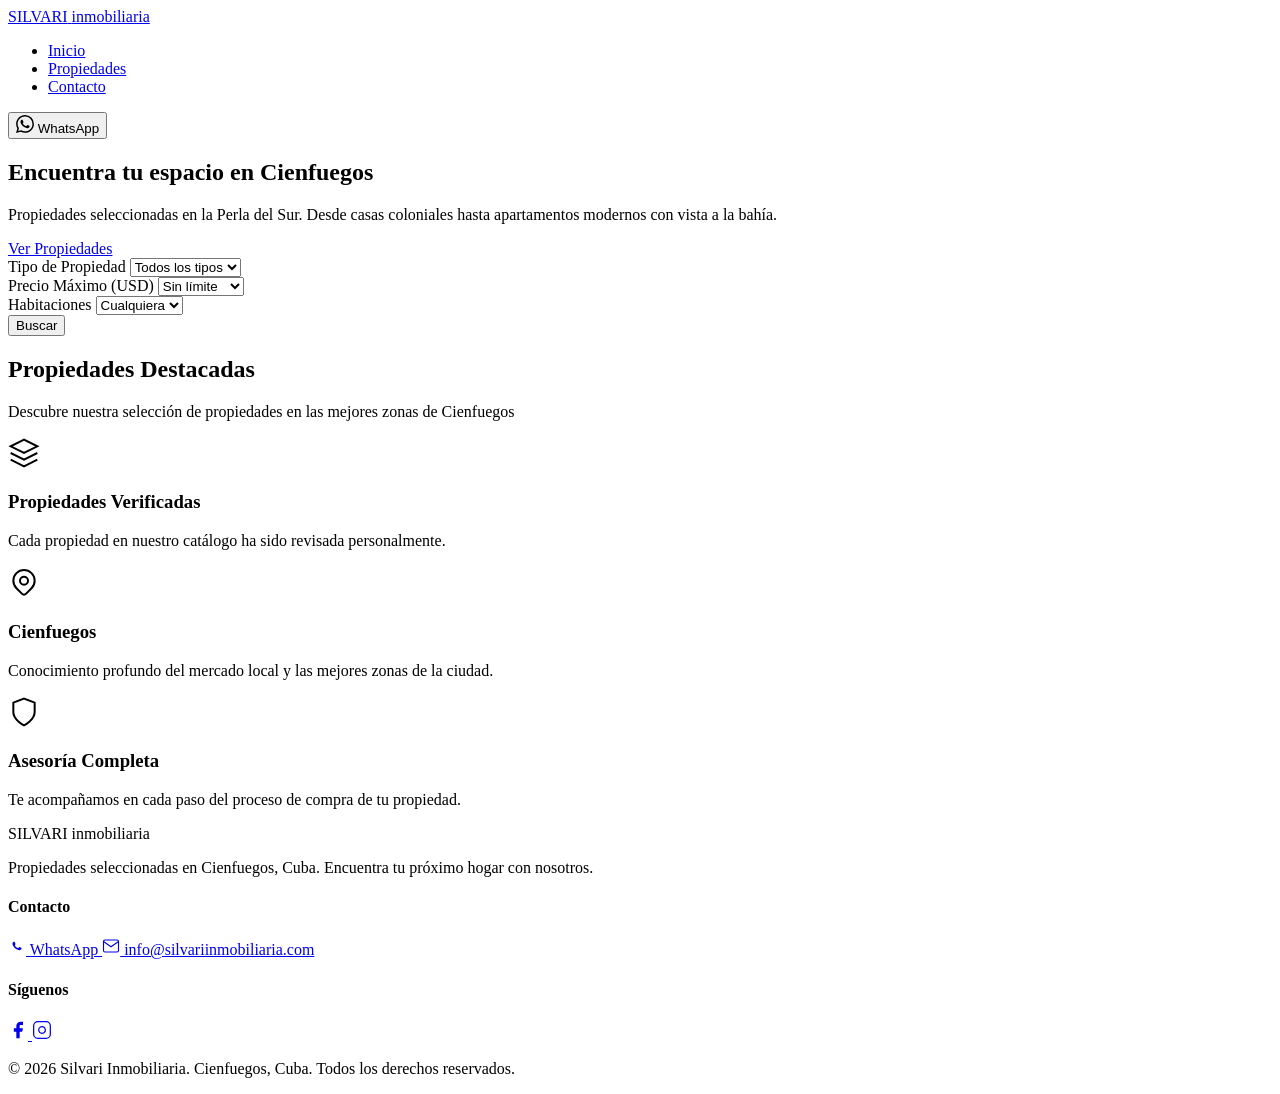
==== index.html @ b56fcce1 "Crear index.html" ====
<!DOCTYPE html>
<html lang="es">
<head>
    <meta charset="UTF-8">
    <meta name="viewport" content="width=device-width, initial-scale=1.0">
    <title>Silvari Inmobiliaria | Propiedades en Cienfuegos</title>
    
    <!-- Google Fonts -->
    <link rel="preconnect" href="https://fonts.googleapis.com">
    <link rel="preconnect" href="https://fonts.gstatic.com" crossorigin>
    <link href="https://fonts.googleapis.com/css2?family=Inter:wght@300;400;500;600;700&display=swap" rel="stylesheet">
    
    <!-- Estilos -->
    <link rel="stylesheet" href="css/estilo.css">
</head>
<body>
    <!-- Navbar -->
    <nav class="navbar">
        <div class="container navbar-content">
            <a href="index.html" class="logo-container">
                <div class="logo">
                    <span class="logo-silvari">SILVARI</span>
                    <span class="logo-subtitle">inmobiliaria</span>
                </div>
            </a>
            <ul class="nav-links">
                <li><a href="index.html" class="nav-link active">Inicio</a></li>
                <li><a href="#propiedades" class="nav-link">Propiedades</a></li>
                <li><a href="#contacto" class="nav-link">Contacto</a></li>
            </ul>
            <button class="btn-contacto" onclick="abrirWhatsApp()">
                <svg width="18" height="18" viewBox="0 0 24 24" fill="currentColor">
                    <path d="M17.472 14.382c-.297-.149-1.758-.867-2.03-.967-.273-.099-.471-.148-.67.15-.197.297-.767.966-.94 1.164-.173.199-.347.223-.644.075-.297-.15-1.255-.463-2.39-1.475-.883-.788-1.48-1.761-1.653-2.059-.173-.297-.018-.458.13-.606.134-.133.298-.347.446-.52.149-.174.198-.298.298-.497.099-.198.05-.371-.025-.52-.075-.149-.669-1.612-.916-2.207-.242-.579-.487-.5-.669-.51-.173-.008-.371-.01-.57-.01-.198 0-.52.074-.792.372-.272.297-1.04 1.016-1.04 2.479 0 1.462 1.065 2.875 1.213 3.074.149.198 2.096 3.2 5.077 4.487.709.306 1.262.489 1.694.625.712.227 1.36.195 1.871.118.571-.085 1.758-.719 2.006-1.413.248-.694.248-1.289.173-1.413-.074-.124-.272-.198-.57-.347m-5.421 7.403h-.004a9.87 9.87 0 01-5.031-1.378l-.361-.214-3.741.982.998-3.648-.235-.374a9.86 9.86 0 01-1.51-5.26c.001-5.45 4.436-9.884 9.888-9.884 2.64 0 5.122 1.03 6.988 2.898a9.825 9.825 0 012.893 6.994c-.003 5.45-4.437 9.884-9.885 9.884m8.413-18.297A11.815 11.815 0 0012.05 0C5.495 0 .16 5.335.157 11.892c0 2.096.547 4.142 1.588 5.945L.057 24l6.305-1.654a11.882 11.882 0 005.683 1.448h.005c6.554 0 11.89-5.335 11.893-11.893a11.821 11.821 0 00-3.48-8.413z"/>
                </svg>
                WhatsApp
            </button>
        </div>
    </nav>

    <!-- Hero Section -->
    <section class="hero">
        <div class="container hero-content">
            <h1 class="hero-title">Encuentra tu espacio en Cienfuegos</h1>
            <p class="hero-subtitle">Propiedades seleccionadas en la Perla del Sur. Desde casas coloniales hasta apartamentos modernos con vista a la bahía.</p>
            <a href="#propiedades" class="btn-cta">Ver Propiedades</a>
        </div>
        <div class="hero-overlay"></div>
    </section>

    <!-- Filtros de Búsqueda -->
    <section class="filtros-section" id="propiedades">
        <div class="container">
            <div class="filtros-container">
                <div class="filtro-group">
                    <label class="filtro-label">Tipo de Propiedad</label>
                    <select class="filtro-select">
                        <option value="">Todos los tipos</option>
                        <option value="casa">Casa</option>
                        <option value="apartamento">Apartamento</option>
                        <option value="villa">Villa</option>
                        <option value="finca">Finca</option>
                    </select>
                </div>
                <div class="filtro-group">
                    <label class="filtro-label">Precio Máximo (USD)</label>
                    <select class="filtro-select">
                        <option value="">Sin límite</option>
                        <option value="100000">$100,000</option>
                        <option value="150000">$150,000</option>
                        <option value="200000">$200,000</option>
                        <option value="300000">$300,000</option>
                        <option value="500000">$500,000+</option>
                    </select>
                </div>
                <div class="filtro-group">
                    <label class="filtro-label">Habitaciones</label>
                    <select class="filtro-select">
                        <option value="">Cualquiera</option>
                        <option value="1">1+</option>
                        <option value="2">2+</option>
                        <option value="3">3+</option>
                        <option value="4">4+</option>
                        <option value="5">5+</option>
                    </select>
                </div>
                <button class="btn-filtrar">Buscar</button>
            </div>
        </div>
    </section>

    <!-- Propiedades Destacadas -->
    <section class="propiedades-section">
        <div class="container">
            <div class="section-header">
                <h2 class="section-title">Propiedades Destacadas</h2>
                <p class="section-subtitle">Descubre nuestra selección de propiedades en las mejores zonas de Cienfuegos</p>
            </div>
            <div class="propiedades-grid" id="propiedades-grid">
                <!-- Las tarjetas se generan con JavaScript -->
            </div>
        </div>
    </section>

    <!-- Sección de Confianza -->
    <section class="confianza-section">
        <div class="container">
            <div class="confianza-grid">
                <div class="confianza-item">
                    <div class="confianza-icono">
                        <svg width="32" height="32" viewBox="0 0 24 24" fill="none" stroke="currentColor" stroke-width="1.5">
                            <path d="M12 2L2 7l10 5 10-5-10-5zM2 17l10 5 10-5M2 12l10 5 10-5"/>
                        </svg>
                    </div>
                    <h3 class="confianza-titulo">Propiedades Verificadas</h3>
                    <p class="confianza-texto">Cada propiedad en nuestro catálogo ha sido revisada personalmente.</p>
                </div>
                <div class="confianza-item">
                    <div class="confianza-icono">
                        <svg width="32" height="32" viewBox="0 0 24 24" fill="none" stroke="currentColor" stroke-width="1.5">
                            <path d="M17.657 16.657L13.414 20.9a1.998 1.998 0 01-2.827 0l-4.244-4.243a8 8 0 1111.314 0z"/>
                            <path d="M15 11a3 3 0 11-6 0 3 3 0 016 0z"/>
                        </svg>
                    </div>
                    <h3 class="confianza-titulo">Cienfuegos</h3>
                    <p class="confianza-texto">Conocimiento profundo del mercado local y las mejores zonas de la ciudad.</p>
                </div>
                <div class="confianza-item">
                    <div class="confianza-icono">
                        <svg width="32" height="32" viewBox="0 0 24 24" fill="none" stroke="currentColor" stroke-width="1.5">
                            <path d="M12 22s8-4 8-10V5l-8-3-8 3v7c0 6 8 10 8 10z"/>
                        </svg>
                    </div>
                    <h3 class="confianza-titulo">Asesoría Completa</h3>
                    <p class="confianza-texto">Te acompañamos en cada paso del proceso de compra de tu propiedad.</p>
                </div>
            </div>
        </div>
    </section>

    <!-- Footer -->
    <footer class="footer" id="contacto">
        <div class="container footer-content">
            <div class="footer-brand">
                <div class="logo logo-footer">
                    <span class="logo-silvari">SILVARI</span>
                    <span class="logo-subtitle">inmobiliaria</span>
                </div>
                <p class="footer-descripcion">Propiedades seleccionadas en Cienfuegos, Cuba. Encuentra tu próximo hogar con nosotros.</p>
            </div>
            <div class="footer-contacto">
                <h4 class="footer-titulo">Contacto</h4>
                <a href="https://wa.me/5355555555?text=Hola,%20me%20interesa%20conocer%20más%20sobre%20las%20propiedades%20disponibles." class="footer-link" target="_blank" rel="noopener">
                    <svg width="18" height="18" viewBox="0 0 24 24" fill="currentColor">
                        <path d="M17.472 14.382c-.297-.149-1.758-.867-2.03-.967-.273-.099-.471-.148-.67.15-.197.297-.767.966-.94 1.164-.173.199-.347.223-.644.075-.297-.15-1.255-.463-2.39-1.475-.883-.788-1.48-1.761-1.653-2.059-.173-.297-.018-.458.13-.606.134-.133.298-.347.446-.52.149-.174.198-.298.298-.497.099-.198.05-.371-.025-.52-.075-.149-.669-1.612-.916-2.207-.242-.579-.487-.5-.669-.51-.173-.008-.371-.01-.57-.01-.198 0-.52.074-.792.372-.272.297-1.04 1.016-1.04 2.479 0 1.462 1.065 2.875 1.213 3.074.149.198 2.096 3.2 5.077 4.487.709.306 1.262.489 1.694.625.712.227 1.36.195 1.871.118.571-.085 1.758-.719 2.006-1.413.248-.694.248-1.289.173-1.413-.074-.124-.272-.198-.57-.347"/>
                    </svg>
                    WhatsApp
                </a>
                <a href="mailto:info@silvariinmobiliaria.com" class="footer-link">
                    <svg width="18" height="18" viewBox="0 0 24 24" fill="none" stroke="currentColor" stroke-width="1.5">
                        <path d="M4 4h16c1.1 0 2 .9 2 2v12c0 1.1-.9 2-2 2H4c-1.1 0-2-.9-2-2V6c0-1.1.9-2 2-2z"/>
                        <polyline points="22,6 12,13 2,6"/>
                    </svg>
                    info@silvariinmobiliaria.com
                </a>
            </div>
            <div class="footer-redes">
                <h4 class="footer-titulo">Síguenos</h4>
                <div class="redes-sociales">
                    <a href="https://facebook.com/silvariinmobiliaria" class="red-social" target="_blank" rel="noopener" aria-label="Facebook">
                        <svg width="20" height="20" viewBox="0 0 24 24" fill="currentColor">
                            <path d="M18 2h-3a5 5 0 00-5 5v3H7v4h3v8h4v-8h3l1-4h-4V7a1 1 0 011-1h3z"/>
                        </svg>
                    </a>
                    <a href="https://instagram.com/silvariinmobiliaria" class="red-social" target="_blank" rel="noopener" aria-label="Instagram">
                        <svg width="20" height="20" viewBox="0 0 24 24" fill="none" stroke="currentColor" stroke-width="1.5">
                            <rect x="2" y="2" width="20" height="20" rx="5" ry="5"/>
                            <path d="M16 11.37A4 4 0 1112.63 8 4 4 0 0116 11.37z"/>
                            <line x1="17.5" y1="6.5" x2="17.51" y2="6.5"/>
                        </svg>
                    </a>
                </div>
            </div>
        </div>
        <div class="footer-bottom">
            <div class="container">
                <p>&copy; 2026 Silvari Inmobiliaria. Cienfuegos, Cuba. Todos los derechos reservados.</p>
            </div>
        </div>
    </footer>

    <script src="js/app.js"></script>
</body>
</html>
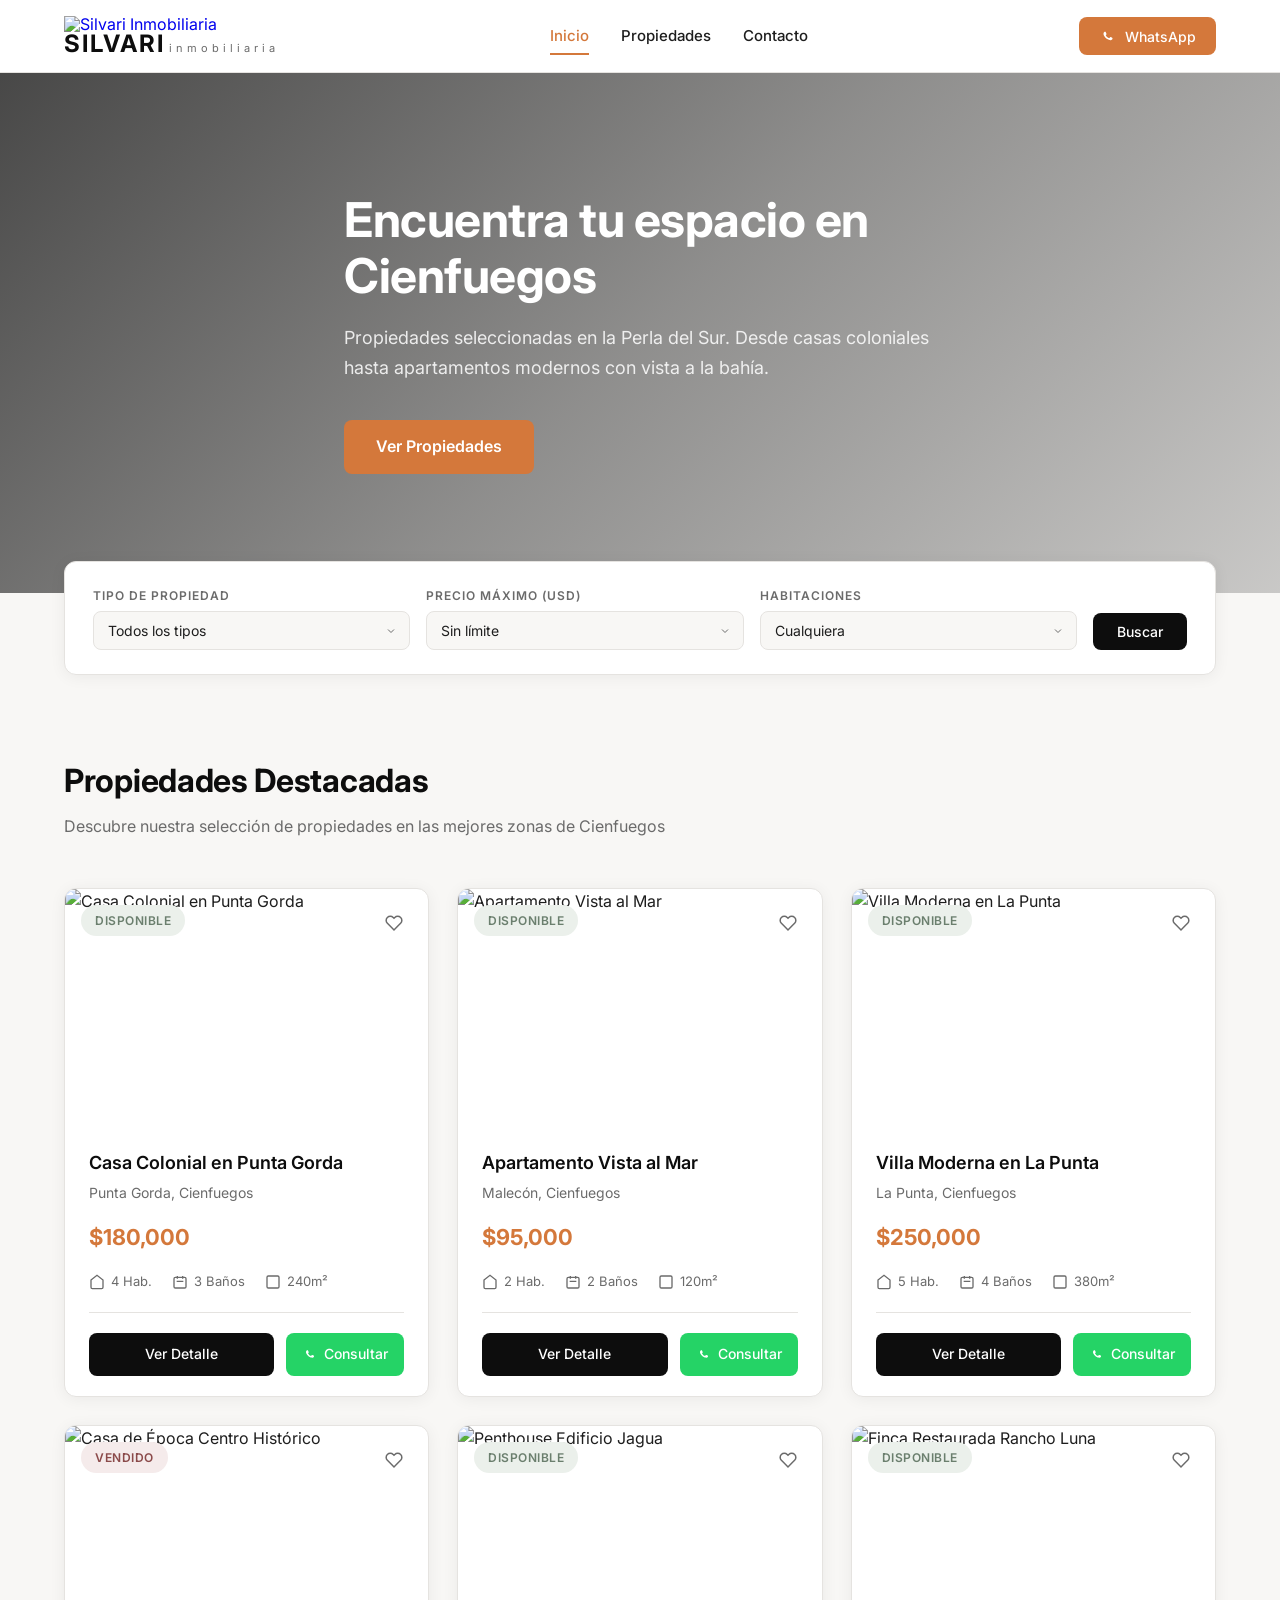
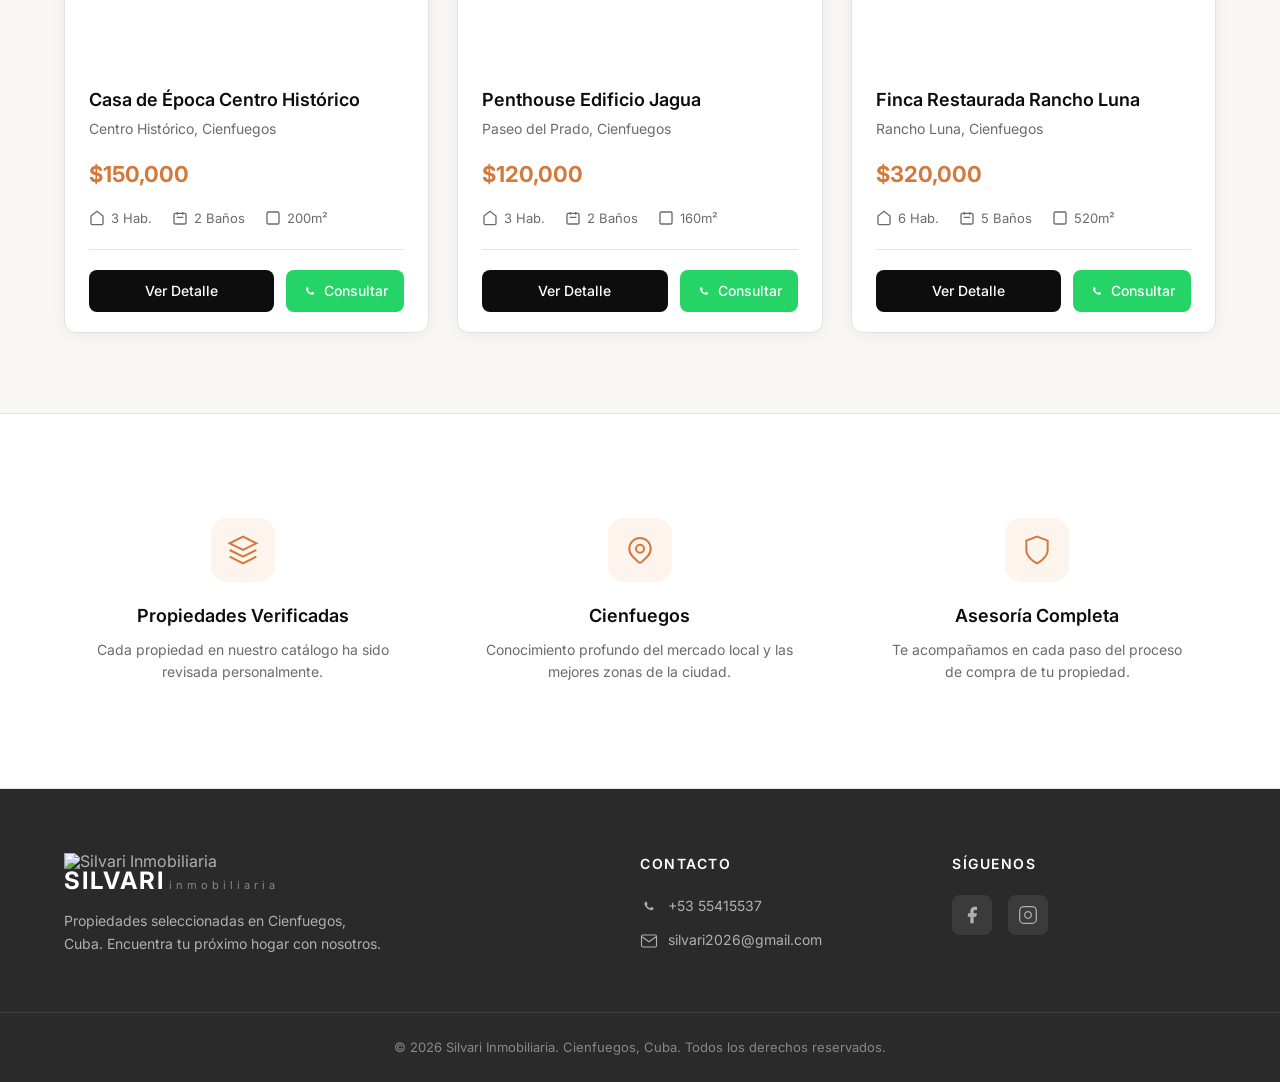
==== commit f80155c5: "Actualizar index.html" ====
--- a/index.html
+++ b/index.html
@@ -19,8 +19,12 @@
         <div class="container navbar-content">
             <a href="index.html" class="logo-container">
                 <div class="logo">
-                    <span class="logo-silvari">SILVARI</span>
-                    <span class="logo-subtitle">inmobiliaria</span>
+                    <!-- Logo de Silvari -->
+                    <img src="img/logo-silvari.png" alt="Silvari Inmobiliaria" class="logo-img">
+                    <div class="logo-texto">
+                        <span class="logo-silvari">SILVARI</span>
+                        <span class="logo-subtitle">inmobiliaria</span>
+                    </div>
                 </div>
             </a>
             <ul class="nav-links">
@@ -30,7 +34,7 @@
             </ul>
             <button class="btn-contacto" onclick="abrirWhatsApp()">
                 <svg width="18" height="18" viewBox="0 0 24 24" fill="currentColor">
-                    <path d="M17.472 14.382c-.297-.149-1.758-.867-2.03-.967-.273-.099-.471-.148-.67.15-.197.297-.767.966-.94 1.164-.173.199-.347.223-.644.075-.297-.15-1.255-.463-2.39-1.475-.883-.788-1.48-1.761-1.653-2.059-.173-.297-.018-.458.13-.606.134-.133.298-.347.446-.52.149-.174.198-.298.298-.497.099-.198.05-.371-.025-.52-.075-.149-.669-1.612-.916-2.207-.242-.579-.487-.5-.669-.51-.173-.008-.371-.01-.57-.01-.198 0-.52.074-.792.372-.272.297-1.04 1.016-1.04 2.479 0 1.462 1.065 2.875 1.213 3.074.149.198 2.096 3.2 5.077 4.487.709.306 1.262.489 1.694.625.712.227 1.36.195 1.871.118.571-.085 1.758-.719 2.006-1.413.248-.694.248-1.289.173-1.413-.074-.124-.272-.198-.57-.347m-5.421 7.403h-.004a9.87 9.87 0 01-5.031-1.378l-.361-.214-3.741.982.998-3.648-.235-.374a9.86 9.86 0 01-1.51-5.26c.001-5.45 4.436-9.884 9.888-9.884 2.64 0 5.122 1.03 6.988 2.898a9.825 9.825 0 012.893 6.994c-.003 5.45-4.437 9.884-9.885 9.884m8.413-18.297A11.815 11.815 0 0012.05 0C5.495 0 .16 5.335.157 11.892c0 2.096.547 4.142 1.588 5.945L.057 24l6.305-1.654a11.882 11.882 0 005.683 1.448h.005c6.554 0 11.89-5.335 11.893-11.893a11.821 11.821 0 00-3.48-8.413z"/>
+                    <path d="M17.472 14.382c-.297-.149-1.758-.867-2.03-.967-.273-.099-.471-.148-.67.15-.197.297-.767.966-.94 1.164-.173.199-.347.223-.644.075-.297-.15-1.255-.463-2.39-1.475-.883-.788-1.48-1.761-1.653-2.059-.173-.297-.018-.458.13-.606.134-.133.298-.347.446-.52.149-.174.198-.298.298-.497.099-.198.05-.371-.025-.52-.075-.149-.669-1.612-.916-2.207-.242-.579-.487-.5-.669-.51-.173-.008-.371-.01-.57-.01-.198 0-.52.074-.792.372-.272.297-1.04 1.016-1.04 2.479 0 1.462 1.065 2.875 1.213 3.074.149.198 2.096 3.2 5.077 4.487.709.306 1.262.489 1.694.625.712.227 1.36.195 1.871.118.571-.085 1.758-.719 2.006-1.413.248-.694.248-1.289.173-1.413-.074-.124-.272-.198-.57-.347"/>
                 </svg>
                 WhatsApp
             </button>
@@ -142,25 +146,28 @@
         <div class="container footer-content">
             <div class="footer-brand">
                 <div class="logo logo-footer">
-                    <span class="logo-silvari">SILVARI</span>
-                    <span class="logo-subtitle">inmobiliaria</span>
+                    <img src="img/logo-silvari.png" alt="Silvari Inmobiliaria" class="logo-img logo-img-footer">
+                    <div class="logo-texto">
+                        <span class="logo-silvari">SILVARI</span>
+                        <span class="logo-subtitle">inmobiliaria</span>
+                    </div>
                 </div>
                 <p class="footer-descripcion">Propiedades seleccionadas en Cienfuegos, Cuba. Encuentra tu próximo hogar con nosotros.</p>
             </div>
             <div class="footer-contacto">
                 <h4 class="footer-titulo">Contacto</h4>
-                <a href="https://wa.me/5355555555?text=Hola,%20me%20interesa%20conocer%20más%20sobre%20las%20propiedades%20disponibles." class="footer-link" target="_blank" rel="noopener">
+                <a href="https://wa.me/5355415537?text=Hola,%20me%20interesa%20conocer%20m%C3%A1s%20sobre%20las%20propiedades%20disponibles." class="footer-link" target="_blank" rel="noopener">
                     <svg width="18" height="18" viewBox="0 0 24 24" fill="currentColor">
                         <path d="M17.472 14.382c-.297-.149-1.758-.867-2.03-.967-.273-.099-.471-.148-.67.15-.197.297-.767.966-.94 1.164-.173.199-.347.223-.644.075-.297-.15-1.255-.463-2.39-1.475-.883-.788-1.48-1.761-1.653-2.059-.173-.297-.018-.458.13-.606.134-.133.298-.347.446-.52.149-.174.198-.298.298-.497.099-.198.05-.371-.025-.52-.075-.149-.669-1.612-.916-2.207-.242-.579-.487-.5-.669-.51-.173-.008-.371-.01-.57-.01-.198 0-.52.074-.792.372-.272.297-1.04 1.016-1.04 2.479 0 1.462 1.065 2.875 1.213 3.074.149.198 2.096 3.2 5.077 4.487.709.306 1.262.489 1.694.625.712.227 1.36.195 1.871.118.571-.085 1.758-.719 2.006-1.413.248-.694.248-1.289.173-1.413-.074-.124-.272-.198-.57-.347"/>
                     </svg>
-                    WhatsApp
+                    +53 55415537
                 </a>
-                <a href="mailto:info@silvariinmobiliaria.com" class="footer-link">
+                <a href="mailto:silvari2026@gmail.com" class="footer-link">
                     <svg width="18" height="18" viewBox="0 0 24 24" fill="none" stroke="currentColor" stroke-width="1.5">
                         <path d="M4 4h16c1.1 0 2 .9 2 2v12c0 1.1-.9 2-2 2H4c-1.1 0-2-.9-2-2V6c0-1.1.9-2 2-2z"/>
                         <polyline points="22,6 12,13 2,6"/>
                     </svg>
-                    info@silvariinmobiliaria.com
+                    silvari2026@gmail.com
                 </a>
             </div>
             <div class="footer-redes">
--- a/css/estilo.css
+++ b/css/estilo.css
@@ -0,0 +1,687 @@
+/* ===== RESET Y VARIABLES ===== */
+:root {
+    --fondo-principal: #F8F7F5;
+    --fondo-tarjeta: #FFFFFF;
+    --texto-principal: #1E1E1E;
+    --texto-secundario: #6B6B6B;
+    --borde-sutil: #E5E3E0;
+    --fondo-oscuro: #2A2A2A;
+    --acento-naranja: #D4783B;
+    --acento-negro: #0D0D0D;
+    --verde-disponible: #6B7F6E;
+    --granate-vendido: #8B4A4A;
+    --gris-claro: #A0A0A0;
+    --sombra-tarjeta: 0 2px 16px rgba(0, 0, 0, 0.06);
+    --sombra-tarjeta-hover: 0 8px 32px rgba(0, 0, 0, 0.10);
+    --transicion: 0.25s ease;
+}
+
+* {
+    margin: 0;
+    padding: 0;
+    box-sizing: border-box;
+}
+
+html {
+    scroll-behavior: smooth;
+}
+
+body {
+    font-family: 'Inter', sans-serif;
+    background-color: var(--fondo-principal);
+    color: var(--texto-principal);
+    line-height: 1.6;
+    -webkit-font-smoothing: antialiased;
+    -moz-osx-font-smoothing: grayscale;
+}
+
+.container {
+    max-width: 1200px;
+    margin: 0 auto;
+    padding: 0 24px;
+}
+
+/* ===== NAVBAR ===== */
+.navbar {
+    background-color: var(--fondo-tarjeta);
+    border-bottom: 1px solid var(--borde-sutil);
+    position: sticky;
+    top: 0;
+    z-index: 100;
+    backdrop-filter: blur(8px);
+    background-color: rgba(255, 255, 255, 0.95);
+}
+
+.navbar-content {
+    display: flex;
+    align-items: center;
+    justify-content: space-between;
+    height: 72px;
+}
+
+.logo-container {
+    text-decoration: none;
+    display: block;
+}
+
+.logo {
+    display: flex;
+    flex-direction: column;
+    align-items: flex-start;
+    line-height: 1;
+}
+
+.logo-silvari {
+    font-size: 24px;
+    font-weight: 700;
+    color: var(--acento-negro);
+    letter-spacing: 2px;
+}
+
+.logo-subtitle {
+    font-size: 11px;
+    font-weight: 400;
+    color: var(--texto-secundario);
+    letter-spacing: 4px;
+    text-transform: lowercase;
+    margin-top: 1px;
+}
+
+.nav-links {
+    display: flex;
+    list-style: none;
+    gap: 32px;
+}
+
+.nav-link {
+    text-decoration: none;
+    color: var(--texto-principal);
+    font-size: 15px;
+    font-weight: 500;
+    padding: 8px 0;
+    border-bottom: 2px solid transparent;
+    transition: var(--transicion);
+}
+
+.nav-link:hover,
+.nav-link.active {
+    color: var(--acento-naranja);
+    border-bottom-color: var(--acento-naranja);
+}
+
+.btn-contacto {
+    display: flex;
+    align-items: center;
+    gap: 8px;
+    background-color: var(--acento-naranja);
+    color: #FFFFFF;
+    border: none;
+    padding: 10px 20px;
+    border-radius: 8px;
+    font-family: 'Inter', sans-serif;
+    font-size: 14px;
+    font-weight: 500;
+    cursor: pointer;
+    transition: var(--transicion);
+}
+
+.btn-contacto:hover {
+    background-color: #c06930;
+    transform: translateY(-1px);
+    box-shadow: 0 4px 12px rgba(212, 120, 59, 0.3);
+}
+
+/* ===== HERO SECTION ===== */
+.hero {
+    position: relative;
+    background-image: url('https://images.unsplash.com/photo-1582407947304-fd86f028f716?w=1200&q=80');
+    background-size: cover;
+    background-position: center;
+    min-height: 520px;
+    display: flex;
+    align-items: center;
+}
+
+.hero-overlay {
+    position: absolute;
+    top: 0;
+    left: 0;
+    right: 0;
+    bottom: 0;
+    background: linear-gradient(
+        135deg,
+        rgba(13, 13, 13, 0.75) 0%,
+        rgba(13, 13, 13, 0.45) 50%,
+        rgba(13, 13, 13, 0.20) 100%
+    );
+}
+
+.hero-content {
+    position: relative;
+    z-index: 1;
+    max-width: 640px;
+}
+
+.hero-title {
+    font-size: 48px;
+    font-weight: 700;
+    color: #FFFFFF;
+    line-height: 1.15;
+    margin-bottom: 20px;
+    letter-spacing: -0.5px;
+}
+
+.hero-subtitle {
+    font-size: 18px;
+    color: rgba(255, 255, 255, 0.85);
+    margin-bottom: 36px;
+    line-height: 1.7;
+}
+
+.btn-cta {
+    display: inline-block;
+    background-color: var(--acento-naranja);
+    color: #FFFFFF;
+    text-decoration: none;
+    padding: 14px 32px;
+    border-radius: 8px;
+    font-size: 16px;
+    font-weight: 600;
+    transition: var(--transicion);
+    border: none;
+    cursor: pointer;
+}
+
+.btn-cta:hover {
+    background-color: #c06930;
+    transform: translateY(-2px);
+    box-shadow: 0 8px 24px rgba(212, 120, 59, 0.35);
+}
+
+/* ===== FILTROS ===== */
+.filtros-section {
+    margin-top: -32px;
+    position: relative;
+    z-index: 10;
+}
+
+.filtros-container {
+    background-color: var(--fondo-tarjeta);
+    border-radius: 12px;
+    padding: 24px 28px;
+    display: flex;
+    gap: 16px;
+    align-items: flex-end;
+    box-shadow: var(--sombra-tarjeta);
+    border: 1px solid var(--borde-sutil);
+    flex-wrap: wrap;
+}
+
+.filtro-group {
+    flex: 1;
+    min-width: 160px;
+}
+
+.filtro-label {
+    display: block;
+    font-size: 12px;
+    font-weight: 600;
+    color: var(--texto-secundario);
+    text-transform: uppercase;
+    letter-spacing: 1px;
+    margin-bottom: 6px;
+}
+
+.filtro-select {
+    width: 100%;
+    padding: 10px 14px;
+    border: 1px solid var(--borde-sutil);
+    border-radius: 8px;
+    font-family: 'Inter', sans-serif;
+    font-size: 14px;
+    color: var(--texto-principal);
+    background-color: var(--fondo-principal);
+    cursor: pointer;
+    transition: var(--transicion);
+    appearance: none;
+    background-image: url("data:image/svg+xml,%3Csvg xmlns='http://www.w3.org/2000/svg' width='12' height='12' viewBox='0 0 24 24' fill='none' stroke='%236B6B6B' stroke-width='2'%3E%3Cpolyline points='6 9 12 15 18 9'/%3E%3C/svg%3E");
+    background-repeat: no-repeat;
+    background-position: right 12px center;
+}
+
+.filtro-select:focus {
+    outline: none;
+    border-color: var(--acento-naranja);
+    box-shadow: 0 0 0 3px rgba(212, 120, 59, 0.1);
+}
+
+.btn-filtrar {
+    background-color: var(--acento-negro);
+    color: #FFFFFF;
+    border: none;
+    padding: 10px 24px;
+    border-radius: 8px;
+    font-family: 'Inter', sans-serif;
+    font-size: 14px;
+    font-weight: 500;
+    cursor: pointer;
+    transition: var(--transicion);
+    white-space: nowrap;
+}
+
+.btn-filtrar:hover {
+    background-color: #1a1a1a;
+}
+
+/* ===== PROPIEDADES ===== */
+.propiedades-section {
+    padding: 80px 0;
+}
+
+.section-header {
+    margin-bottom: 48px;
+}
+
+.section-title {
+    font-size: 32px;
+    font-weight: 700;
+    color: var(--acento-negro);
+    margin-bottom: 8px;
+    letter-spacing: -0.3px;
+}
+
+.section-subtitle {
+    font-size: 16px;
+    color: var(--texto-secundario);
+}
+
+.propiedades-grid {
+    display: grid;
+    grid-template-columns: repeat(auto-fill, minmax(350px, 1fr));
+    gap: 28px;
+}
+
+/* ===== TARJETA DE PROPIEDAD ===== */
+.tarjeta-propiedad {
+    background-color: var(--fondo-tarjeta);
+    border-radius: 12px;
+    overflow: hidden;
+    border: 1px solid var(--borde-sutil);
+    transition: var(--transicion);
+    box-shadow: var(--sombra-tarjeta);
+}
+
+.tarjeta-propiedad:hover {
+    box-shadow: var(--sombra-tarjeta-hover);
+    transform: translateY(-4px);
+    border-color: #d5d0c8;
+}
+
+.tarjeta-imagen-container {
+    position: relative;
+    width: 100%;
+    height: 240px;
+    overflow: hidden;
+}
+
+.tarjeta-imagen {
+    width: 100%;
+    height: 100%;
+    object-fit: cover;
+    transition: transform 0.5s ease;
+}
+
+.tarjeta-propiedad:hover .tarjeta-imagen {
+    transform: scale(1.05);
+}
+
+.tarjeta-etiqueta {
+    position: absolute;
+    top: 16px;
+    left: 16px;
+    padding: 6px 14px;
+    border-radius: 20px;
+    font-size: 12px;
+    font-weight: 600;
+    text-transform: uppercase;
+    letter-spacing: 0.5px;
+}
+
+.tarjeta-etiqueta.disponible {
+    background-color: #EBF0EB;
+    color: var(--verde-disponible);
+}
+
+.tarjeta-etiqueta.vendido {
+    background-color: #F5EBEB;
+    color: var(--granate-vendido);
+}
+
+.tarjeta-favorito {
+    position: absolute;
+    top: 16px;
+    right: 16px;
+    background-color: rgba(255, 255, 255, 0.9);
+    border: none;
+    width: 36px;
+    height: 36px;
+    border-radius: 50%;
+    display: flex;
+    align-items: center;
+    justify-content: center;
+    cursor: pointer;
+    transition: var(--transicion);
+    backdrop-filter: blur(4px);
+}
+
+.tarjeta-favorito:hover {
+    background-color: #FFFFFF;
+    transform: scale(1.1);
+}
+
+.tarjeta-favorito svg {
+    width: 18px;
+    height: 18px;
+    fill: none;
+    stroke: var(--texto-secundario);
+    stroke-width: 2;
+    transition: var(--transicion);
+}
+
+.tarjeta-favorito.activo svg {
+    fill: var(--acento-naranja);
+    stroke: var(--acento-naranja);
+}
+
+.tarjeta-info {
+    padding: 20px 24px;
+}
+
+.tarjeta-titulo {
+    font-size: 18px;
+    font-weight: 600;
+    color: var(--acento-negro);
+    margin-bottom: 4px;
+}
+
+.tarjeta-ubicacion {
+    font-size: 14px;
+    color: var(--texto-secundario);
+    margin-bottom: 16px;
+}
+
+.tarjeta-precio {
+    font-size: 22px;
+    font-weight: 700;
+    color: var(--acento-naranja);
+    margin-bottom: 16px;
+}
+
+.tarjeta-caracteristicas {
+    display: flex;
+    gap: 20px;
+    margin-bottom: 20px;
+    padding-bottom: 20px;
+    border-bottom: 1px solid var(--borde-sutil);
+}
+
+.caracteristica {
+    display: flex;
+    align-items: center;
+    gap: 6px;
+    font-size: 13px;
+    color: var(--texto-secundario);
+}
+
+.caracteristica svg {
+    width: 16px;
+    height: 16px;
+}
+
+.tarjeta-acciones {
+    display: flex;
+    gap: 12px;
+}
+
+.btn-ver-detalle {
+    flex: 1;
+    display: block;
+    text-align: center;
+    background-color: var(--acento-negro);
+    color: #FFFFFF;
+    text-decoration: none;
+    padding: 10px 20px;
+    border-radius: 8px;
+    font-size: 14px;
+    font-weight: 500;
+    transition: var(--transicion);
+    border: none;
+    cursor: pointer;
+}
+
+.btn-ver-detalle:hover {
+    background-color: #1a1a1a;
+}
+
+.btn-whatsapp-tarjeta {
+    display: flex;
+    align-items: center;
+    justify-content: center;
+    gap: 6px;
+    background-color: #25D366;
+    color: #FFFFFF;
+    text-decoration: none;
+    padding: 10px 16px;
+    border-radius: 8px;
+    font-size: 14px;
+    font-weight: 500;
+    transition: var(--transicion);
+    border: none;
+    cursor: pointer;
+}
+
+.btn-whatsapp-tarjeta:hover {
+    background-color: #1fbd5a;
+}
+
+/* ===== SECCIÓN CONFIANZA ===== */
+.confianza-section {
+    padding: 80px 0;
+    background-color: var(--fondo-tarjeta);
+    border-top: 1px solid var(--borde-sutil);
+    border-bottom: 1px solid var(--borde-sutil);
+}
+
+.confianza-grid {
+    display: grid;
+    grid-template-columns: repeat(auto-fit, minmax(280px, 1fr));
+    gap: 40px;
+}
+
+.confianza-item {
+    text-align: center;
+    padding: 24px;
+}
+
+.confianza-icono {
+    display: inline-flex;
+    align-items: center;
+    justify-content: center;
+    width: 64px;
+    height: 64px;
+    border-radius: 16px;
+    background-color: #FDF5ED;
+    color: var(--acento-naranja);
+    margin-bottom: 20px;
+}
+
+.confianza-titulo {
+    font-size: 18px;
+    font-weight: 600;
+    color: var(--acento-negro);
+    margin-bottom: 8px;
+}
+
+.confianza-texto {
+    font-size: 14px;
+    color: var(--texto-secundario);
+    line-height: 1.6;
+}
+
+/* ===== FOOTER ===== */
+.footer {
+    background-color: var(--fondo-oscuro);
+    color: #B0B0B0;
+    padding: 64px 0 0;
+}
+
+.footer-content {
+    display: grid;
+    grid-template-columns: 2fr 1fr 1fr;
+    gap: 48px;
+    margin-bottom: 48px;
+}
+
+.logo-footer .logo-silvari {
+    color: #FFFFFF;
+}
+
+.logo-footer .logo-subtitle {
+    color: #888;
+}
+
+.footer-descripcion {
+    font-size: 14px;
+    margin-top: 16px;
+    line-height: 1.7;
+    max-width: 320px;
+}
+
+.footer-titulo {
+    font-size: 14px;
+    font-weight: 600;
+    color: #FFFFFF;
+    text-transform: uppercase;
+    letter-spacing: 1.5px;
+    margin-bottom: 20px;
+}
+
+.footer-link {
+    display: flex;
+    align-items: center;
+    gap: 10px;
+    color: #B0B0B0;
+    text-decoration: none;
+    font-size: 14px;
+    margin-bottom: 12px;
+    transition: var(--transicion);
+}
+
+.footer-link:hover {
+    color: var(--acento-naranja);
+}
+
+.redes-sociales {
+    display: flex;
+    gap: 16px;
+}
+
+.red-social {
+    display: flex;
+    align-items: center;
+    justify-content: center;
+    width: 40px;
+    height: 40px;
+    border-radius: 8px;
+    background-color: rgba(255, 255, 255, 0.08);
+    color: #B0B0B0;
+    text-decoration: none;
+    transition: var(--transicion);
+}
+
+.red-social:hover {
+    background-color: var(--acento-naranja);
+    color: #FFFFFF;
+}
+
+.footer-bottom {
+    border-top: 1px solid rgba(255, 255, 255, 0.1);
+    padding: 24px 0;
+    text-align: center;
+    font-size: 13px;
+    color: #888;
+}
+
+/* ===== RESPONSIVE ===== */
+@media (max-width: 768px) {
+    .nav-links {
+        display: none;
+    }
+
+    .hero-title {
+        font-size: 32px;
+    }
+
+    .hero-subtitle {
+        font-size: 16px;
+    }
+
+    .hero {
+        min-height: 400px;
+    }
+
+    .propiedades-grid {
+        grid-template-columns: 1fr;
+    }
+
+    .filtros-container {
+        flex-direction: column;
+    }
+
+    .filtro-group {
+        min-width: 100%;
+    }
+
+    .footer-content {
+        grid-template-columns: 1fr;
+        gap: 32px;
+    }
+
+    .section-title {
+        font-size: 26px;
+    }
+
+    .tarjeta-acciones {
+        flex-direction: column;
+    }
+
+    .btn-contacto span {
+        display: none;
+    }
+
+    .btn-contacto {
+        padding: 10px 14px;
+    }
+}
+
+@media (max-width: 480px) {
+    .container {
+        padding: 0 16px;
+    }
+
+    .hero-title {
+        font-size: 26px;
+    }
+
+    .tarjeta-caracteristicas {
+        gap: 12px;
+    }
+
+    .propiedades-section {
+        padding: 48px 0;
+    }
+
+    .confianza-section {
+        padding: 48px 0;
+    }
+}
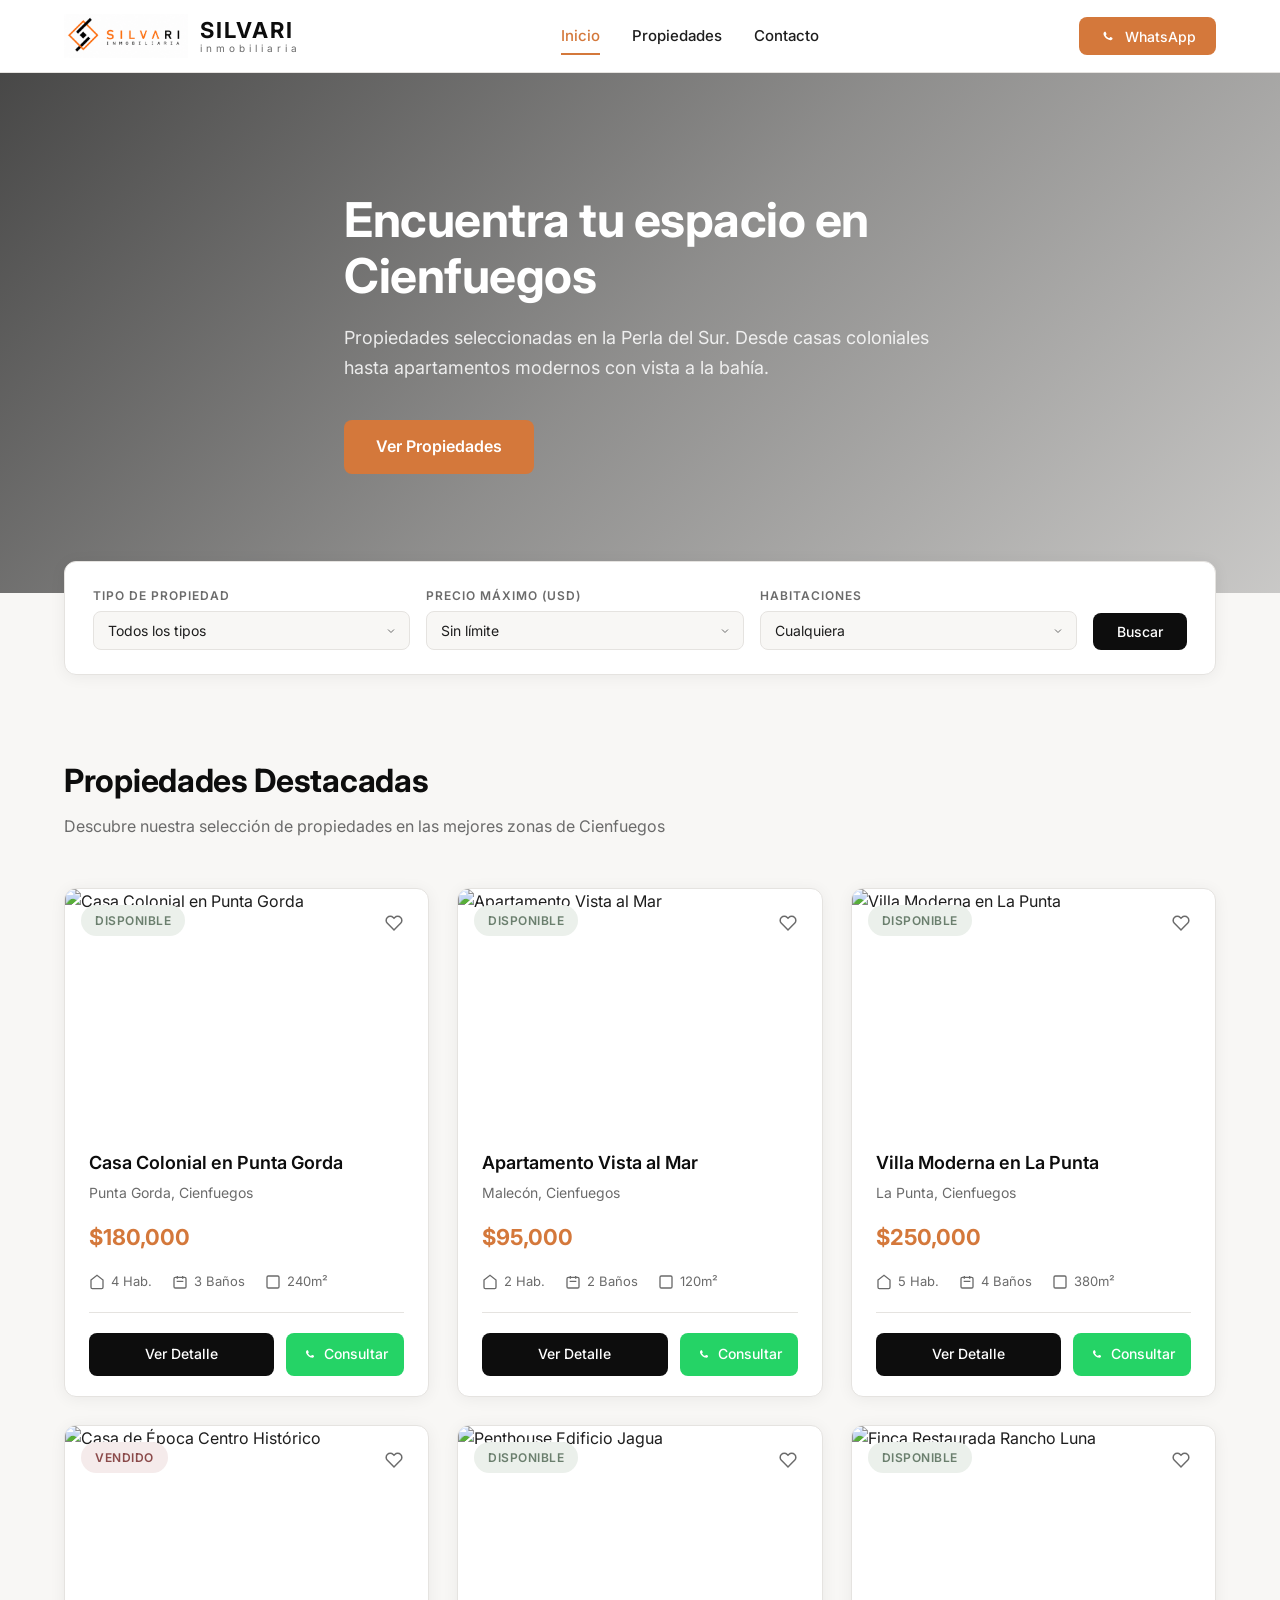
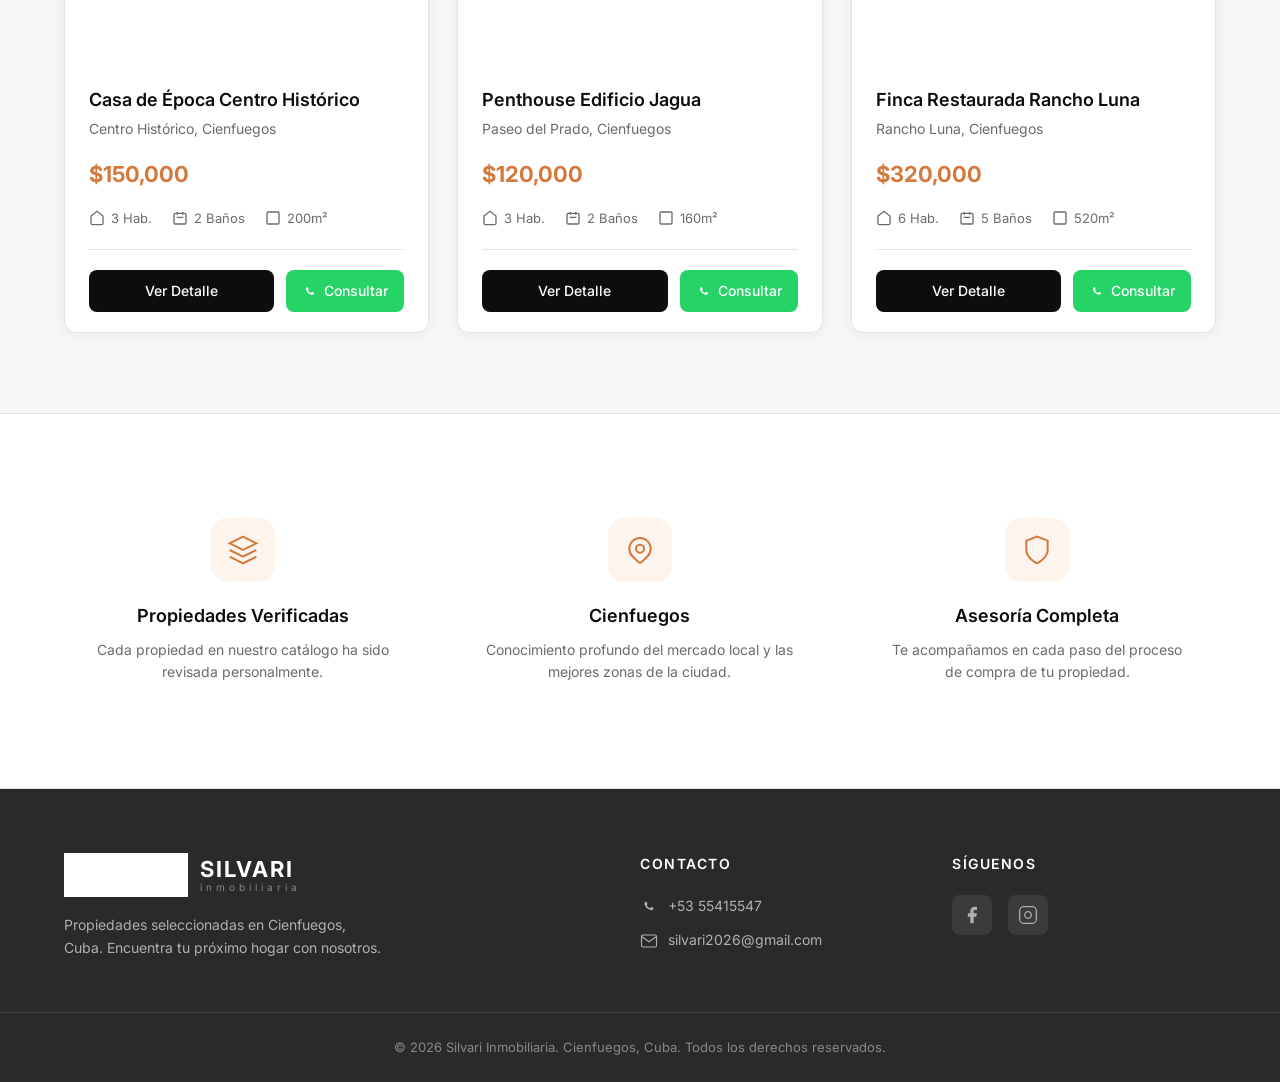
==== commit 6b4da7b2: "Actualizar index.html" ====
--- a/index.html
+++ b/index.html
@@ -19,7 +19,6 @@
         <div class="container navbar-content">
             <a href="index.html" class="logo-container">
                 <div class="logo">
-                    <!-- Logo de Silvari -->
                     <img src="img/logo-silvari.png" alt="Silvari Inmobiliaria" class="logo-img">
                     <div class="logo-texto">
                         <span class="logo-silvari">SILVARI</span>
@@ -156,11 +155,11 @@
             </div>
             <div class="footer-contacto">
                 <h4 class="footer-titulo">Contacto</h4>
-                <a href="https://wa.me/5355415537?text=Hola,%20me%20interesa%20conocer%20m%C3%A1s%20sobre%20las%20propiedades%20disponibles." class="footer-link" target="_blank" rel="noopener">
+                <a href="https://wa.me/5355415547?text=Hola,%20me%20interesa%20conocer%20m%C3%A1s%20sobre%20las%20propiedades%20disponibles." class="footer-link" target="_blank" rel="noopener">
                     <svg width="18" height="18" viewBox="0 0 24 24" fill="currentColor">
                         <path d="M17.472 14.382c-.297-.149-1.758-.867-2.03-.967-.273-.099-.471-.148-.67.15-.197.297-.767.966-.94 1.164-.173.199-.347.223-.644.075-.297-.15-1.255-.463-2.39-1.475-.883-.788-1.48-1.761-1.653-2.059-.173-.297-.018-.458.13-.606.134-.133.298-.347.446-.52.149-.174.198-.298.298-.497.099-.198.05-.371-.025-.52-.075-.149-.669-1.612-.916-2.207-.242-.579-.487-.5-.669-.51-.173-.008-.371-.01-.57-.01-.198 0-.52.074-.792.372-.272.297-1.04 1.016-1.04 2.479 0 1.462 1.065 2.875 1.213 3.074.149.198 2.096 3.2 5.077 4.487.709.306 1.262.489 1.694.625.712.227 1.36.195 1.871.118.571-.085 1.758-.719 2.006-1.413.248-.694.248-1.289.173-1.413-.074-.124-.272-.198-.57-.347"/>
                     </svg>
-                    +53 55415537
+                    +53 55415547
                 </a>
                 <a href="mailto:silvari2026@gmail.com" class="footer-link">
                     <svg width="18" height="18" viewBox="0 0 24 24" fill="none" stroke="currentColor" stroke-width="1.5">
--- a/css/estilo.css
+++ b/css/estilo.css
@@ -64,27 +64,52 @@
     display: block;
 }
 
+/* ===== LOGO DE SILVARI ===== */
 .logo {
     display: flex;
+    align-items: center;
+    gap: 12px;
+}
+
+.logo-img {
+    height: 44px;
+    width: auto;
+    flex-shrink: 0;
+}
+
+.logo-texto {
+    display: flex;
     flex-direction: column;
-    align-items: flex-start;
     line-height: 1;
 }
 
 .logo-silvari {
-    font-size: 24px;
+    font-size: 22px;
     font-weight: 700;
     color: var(--acento-negro);
     letter-spacing: 2px;
 }
 
 .logo-subtitle {
-    font-size: 11px;
+    font-size: 10px;
     font-weight: 400;
     color: var(--texto-secundario);
     letter-spacing: 4px;
     text-transform: lowercase;
-    margin-top: 1px;
+    margin-top: 2px;
+}
+
+/* Logo en footer (invertido) */
+.logo-footer .logo-silvari {
+    color: #FFFFFF;
+}
+
+.logo-footer .logo-subtitle {
+    color: #888;
+}
+
+.logo-img-footer {
+    filter: brightness(0) invert(1);
 }
 
 .nav-links {
@@ -542,14 +567,6 @@
     margin-bottom: 48px;
 }
 
-.logo-footer .logo-silvari {
-    color: #FFFFFF;
-}
-
-.logo-footer .logo-subtitle {
-    color: #888;
-}
-
 .footer-descripcion {
     font-size: 14px;
     margin-top: 16px;
@@ -662,6 +679,14 @@
     .btn-contacto {
         padding: 10px 14px;
     }
+
+    .logo-silvari {
+        font-size: 18px;
+    }
+
+    .logo-img {
+        height: 36px;
+    }
 }
 
 @media (max-width: 480px) {
@@ -684,4 +709,8 @@
     .confianza-section {
         padding: 48px 0;
     }
+
+    .logo-texto {
+        display: none;
+    }
 }
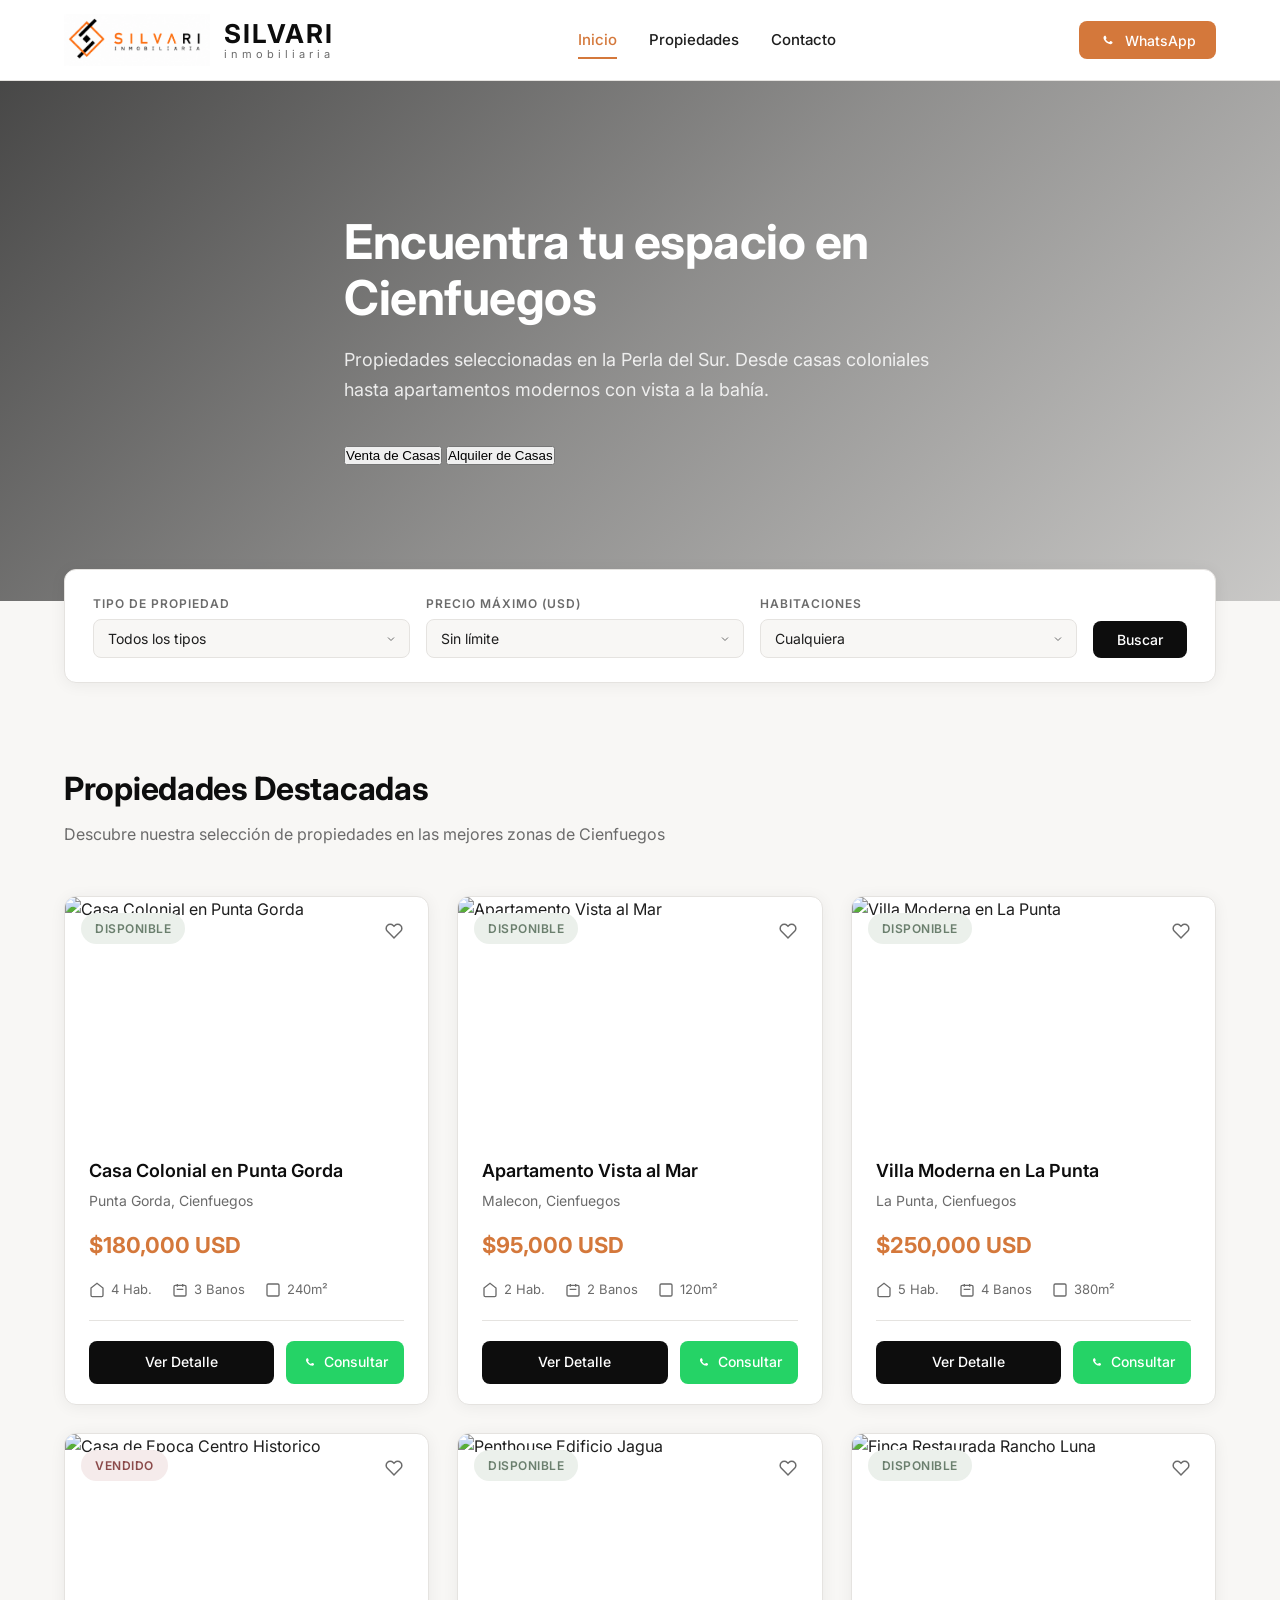
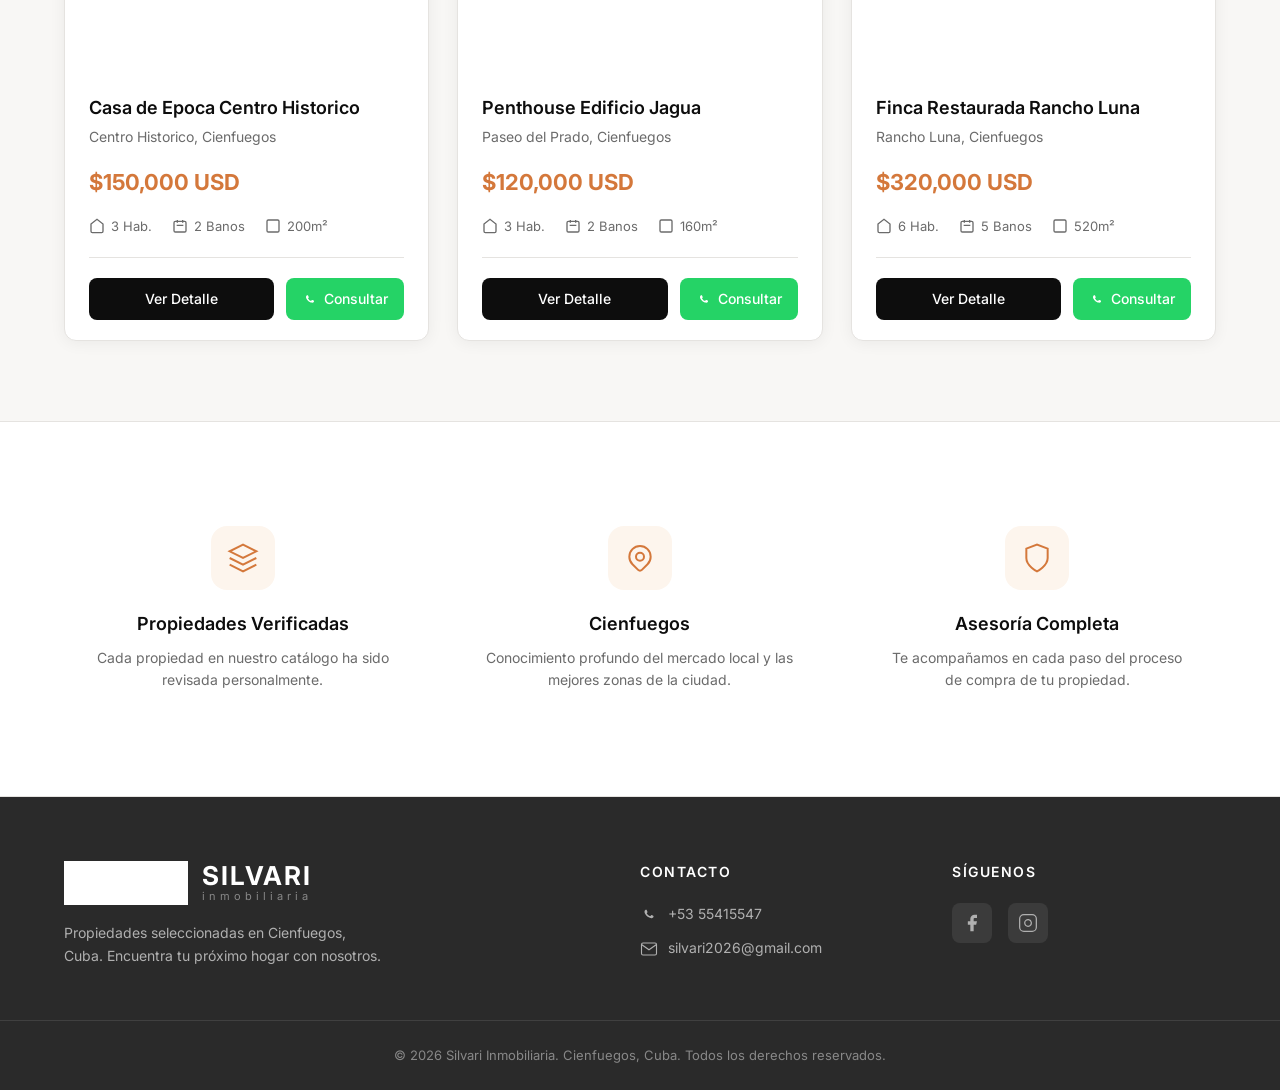
==== commit 996529ff: "Actualizar index.html" ====
--- a/index.html
+++ b/index.html
@@ -45,7 +45,10 @@
         <div class="container hero-content">
             <h1 class="hero-title">Encuentra tu espacio en Cienfuegos</h1>
             <p class="hero-subtitle">Propiedades seleccionadas en la Perla del Sur. Desde casas coloniales hasta apartamentos modernos con vista a la bahía.</p>
-            <a href="#propiedades" class="btn-cta">Ver Propiedades</a>
+            <div class="hero-botones">
+                <button class="btn-hero-outline" onclick="filtrarPorTipo('venta')">Venta de Casas</button>
+                <button class="btn-hero-outline" onclick="filtrarPorTipo('alquiler')">Alquiler de Casas</button>
+            </div>
         </div>
         <div class="hero-overlay"></div>
     </section>
@@ -95,8 +98,8 @@
     <section class="propiedades-section">
         <div class="container">
             <div class="section-header">
-                <h2 class="section-title">Propiedades Destacadas</h2>
-                <p class="section-subtitle">Descubre nuestra selección de propiedades en las mejores zonas de Cienfuegos</p>
+                <h2 class="section-title" id="titulo-propiedades">Propiedades Destacadas</h2>
+                <p class="section-subtitle" id="subtitulo-propiedades">Descubre nuestra selección de propiedades en las mejores zonas de Cienfuegos</p>
             </div>
             <div class="propiedades-grid" id="propiedades-grid">
                 <!-- Las tarjetas se generan con JavaScript -->
--- a/css/estilo.css
+++ b/css/estilo.css
@@ -56,7 +56,7 @@
     display: flex;
     align-items: center;
     justify-content: space-between;
-    height: 72px;
+    height: 80px;
 }
 
 .logo-container {
@@ -64,15 +64,15 @@
     display: block;
 }
 
-/* ===== LOGO DE SILVARI ===== */
+/* ===== LOGO DE SILVARI (MÁS GRANDE) ===== */
 .logo {
     display: flex;
     align-items: center;
-    gap: 12px;
+    gap: 14px;
 }
 
 .logo-img {
-    height: 44px;
+    height: 52px;
     width: auto;
     flex-shrink: 0;
 }
@@ -84,14 +84,14 @@
 }
 
 .logo-silvari {
-    font-size: 22px;
+    font-size: 26px;
     font-weight: 700;
     color: var(--acento-negro);
     letter-spacing: 2px;
 }
 
 .logo-subtitle {
-    font-size: 10px;
+    font-size: 11px;
     font-weight: 400;
     color: var(--texto-secundario);
     letter-spacing: 4px;
@@ -100,6 +100,10 @@
 }
 
 /* Logo en footer (invertido) */
+.logo-footer .logo-img {
+    height: 44px;
+}
+
 .logo-footer .logo-silvari {
     color: #FFFFFF;
 }
@@ -553,6 +557,330 @@
     line-height: 1.6;
 }
 
+/* ===== PÁGINA DE DETALLE ===== */
+.detalle-main {
+    padding: 48px 0 80px;
+    min-height: 60vh;
+}
+
+/* Breadcrumb */
+.breadcrumb {
+    margin-bottom: 32px;
+}
+
+.breadcrumb a {
+    color: var(--acento-naranja);
+    text-decoration: none;
+    font-size: 14px;
+    font-weight: 500;
+}
+
+.breadcrumb a:hover {
+    text-decoration: underline;
+}
+
+.breadcrumb span {
+    color: var(--texto-secundario);
+    font-size: 14px;
+    margin: 0 8px;
+}
+
+.breadcrumb .actual {
+    color: var(--texto-secundario);
+}
+
+/* Galería de imágenes */
+.galeria {
+    position: relative;
+    width: 100%;
+    height: 480px;
+    border-radius: 16px;
+    overflow: hidden;
+    margin-bottom: 40px;
+    background-color: #E5E3E0;
+}
+
+.galeria-imagen {
+    width: 100%;
+    height: 100%;
+    object-fit: cover;
+    display: none;
+}
+
+.galeria-imagen.activa {
+    display: block;
+    animation: fadeIn 0.5s ease;
+}
+
+@keyframes fadeIn {
+    from { opacity: 0; }
+    to { opacity: 1; }
+}
+
+.galeria-controles {
+    position: absolute;
+    bottom: 20px;
+    left: 50%;
+    transform: translateX(-50%);
+    display: flex;
+    align-items: center;
+    gap: 16px;
+    background-color: rgba(0, 0, 0, 0.6);
+    padding: 10px 20px;
+    border-radius: 30px;
+    backdrop-filter: blur(8px);
+}
+
+.galeria-btn {
+    background: none;
+    border: none;
+    color: #FFFFFF;
+    cursor: pointer;
+    padding: 6px;
+    border-radius: 50%;
+    transition: var(--transicion);
+    display: flex;
+    align-items: center;
+    justify-content: center;
+}
+
+.galeria-btn:hover {
+    background-color: rgba(255, 255, 255, 0.2);
+}
+
+.galeria-contador {
+    color: #FFFFFF;
+    font-size: 14px;
+    font-weight: 500;
+    min-width: 40px;
+    text-align: center;
+}
+
+.galeria-dots {
+    position: absolute;
+    bottom: 20px;
+    left: 20px;
+    display: flex;
+    gap: 8px;
+}
+
+.galeria-dot {
+    width: 8px;
+    height: 8px;
+    border-radius: 50%;
+    background-color: rgba(255, 255, 255, 0.5);
+    cursor: pointer;
+    transition: var(--transicion);
+}
+
+.galeria-dot.activo {
+    background-color: #FFFFFF;
+    transform: scale(1.3);
+}
+
+/* Grid de detalle */
+.detalle-grid {
+    display: grid;
+    grid-template-columns: 1fr 380px;
+    gap: 48px;
+}
+
+.detalle-info h1 {
+    font-size: 32px;
+    font-weight: 700;
+    color: var(--acento-negro);
+    margin-bottom: 4px;
+    letter-spacing: -0.3px;
+}
+
+.detalle-ubicacion {
+    font-size: 16px;
+    color: var(--texto-secundario);
+    margin-bottom: 16px;
+    display: flex;
+    align-items: center;
+    gap: 6px;
+}
+
+.detalle-etiqueta {
+    display: inline-block;
+    padding: 6px 16px;
+    border-radius: 20px;
+    font-size: 13px;
+    font-weight: 600;
+    text-transform: uppercase;
+    letter-spacing: 0.5px;
+    margin-bottom: 24px;
+}
+
+.detalle-etiqueta.disponible {
+    background-color: #EBF0EB;
+    color: var(--verde-disponible);
+}
+
+.detalle-etiqueta.vendido {
+    background-color: #F5EBEB;
+    color: var(--granate-vendido);
+}
+
+.detalle-precio {
+    font-size: 36px;
+    font-weight: 700;
+    color: var(--acento-naranja);
+    margin-bottom: 32px;
+}
+
+.detalle-descripcion {
+    font-size: 16px;
+    color: var(--texto-principal);
+    line-height: 1.8;
+    margin-bottom: 32px;
+}
+
+/* Características en detalle */
+.detalle-caracteristicas {
+    display: grid;
+    grid-template-columns: repeat(2, 1fr);
+    gap: 16px;
+    margin-bottom: 32px;
+}
+
+.detalle-caracteristica {
+    display: flex;
+    align-items: center;
+    gap: 12px;
+    padding: 16px;
+    background-color: var(--fondo-principal);
+    border-radius: 10px;
+}
+
+.detalle-caracteristica svg {
+    width: 22px;
+    height: 22px;
+    color: var(--acento-naranja);
+    flex-shrink: 0;
+}
+
+.detalle-caracteristica-texto {
+    font-size: 14px;
+    color: var(--texto-principal);
+}
+
+.detalle-caracteristica-texto strong {
+    display: block;
+    font-size: 16px;
+    color: var(--acento-negro);
+}
+
+/* Mapa */
+.detalle-mapa {
+    width: 100%;
+    height: 280px;
+    border-radius: 12px;
+    overflow: hidden;
+    margin-bottom: 32px;
+    border: 1px solid var(--borde-sutil);
+}
+
+.detalle-mapa iframe {
+    width: 100%;
+    height: 100%;
+    border: none;
+}
+
+/* Sidebar */
+.detalle-sidebar {
+    position: sticky;
+    top: 100px;
+}
+
+.sidebar-card {
+    background-color: var(--fondo-tarjeta);
+    border-radius: 12px;
+    padding: 28px;
+    border: 1px solid var(--borde-sutil);
+    box-shadow: var(--sombra-tarjeta);
+}
+
+.sidebar-card h3 {
+    font-size: 20px;
+    font-weight: 600;
+    color: var(--acento-negro);
+    margin-bottom: 24px;
+}
+
+.sidebar-precio {
+    font-size: 28px;
+    font-weight: 700;
+    color: var(--acento-naranja);
+    margin-bottom: 28px;
+}
+
+.btn-contactar {
+    display: flex;
+    align-items: center;
+    justify-content: center;
+    gap: 10px;
+    width: 100%;
+    padding: 14px;
+    border-radius: 8px;
+    font-family: 'Inter', sans-serif;
+    font-size: 16px;
+    font-weight: 600;
+    cursor: pointer;
+    transition: var(--transicion);
+    border: none;
+    margin-bottom: 12px;
+    text-decoration: none;
+}
+
+.btn-whatsapp-detalle {
+    background-color: #25D366;
+    color: #FFFFFF;
+}
+
+.btn-whatsapp-detalle:hover {
+    background-color: #1fbd5a;
+    transform: translateY(-1px);
+    box-shadow: 0 4px 12px rgba(37, 211, 102, 0.3);
+}
+
+.btn-correo-detalle {
+    background-color: var(--fondo-tarjeta);
+    color: var(--texto-principal);
+    border: 1px solid var(--borde-sutil);
+}
+
+.btn-correo-detalle:hover {
+    background-color: var(--fondo-principal);
+    border-color: var(--acento-naranja);
+    color: var(--acento-naranja);
+}
+
+.btn-volver {
+    display: flex;
+    align-items: center;
+    justify-content: center;
+    gap: 6px;
+    width: 100%;
+    padding: 12px;
+    border-radius: 8px;
+    font-family: 'Inter', sans-serif;
+    font-size: 14px;
+    font-weight: 500;
+    cursor: pointer;
+    transition: var(--transicion);
+    border: none;
+    text-decoration: none;
+    margin-top: 16px;
+    background-color: var(--fondo-principal);
+    color: var(--texto-secundario);
+}
+
+.btn-volver:hover {
+    color: var(--acento-naranja);
+}
+
 /* ===== FOOTER ===== */
 .footer {
     background-color: var(--fondo-oscuro);
@@ -681,11 +1009,37 @@
     }
 
     .logo-silvari {
-        font-size: 18px;
+        font-size: 20px;
     }
 
     .logo-img {
-        height: 36px;
+        height: 40px;
+    }
+
+    /* Detalle responsive */
+    .detalle-grid {
+        grid-template-columns: 1fr;
+        gap: 32px;
+    }
+
+    .galeria {
+        height: 280px;
+    }
+
+    .detalle-info h1 {
+        font-size: 24px;
+    }
+
+    .detalle-precio {
+        font-size: 28px;
+    }
+
+    .detalle-caracteristicas {
+        grid-template-columns: 1fr;
+    }
+
+    .detalle-sidebar {
+        position: static;
     }
 }
 
@@ -713,4 +1067,12 @@
     .logo-texto {
         display: none;
     }
+
+    .galeria {
+        height: 220px;
+    }
+
+    .detalle-precio {
+        font-size: 24px;
+    }
 }
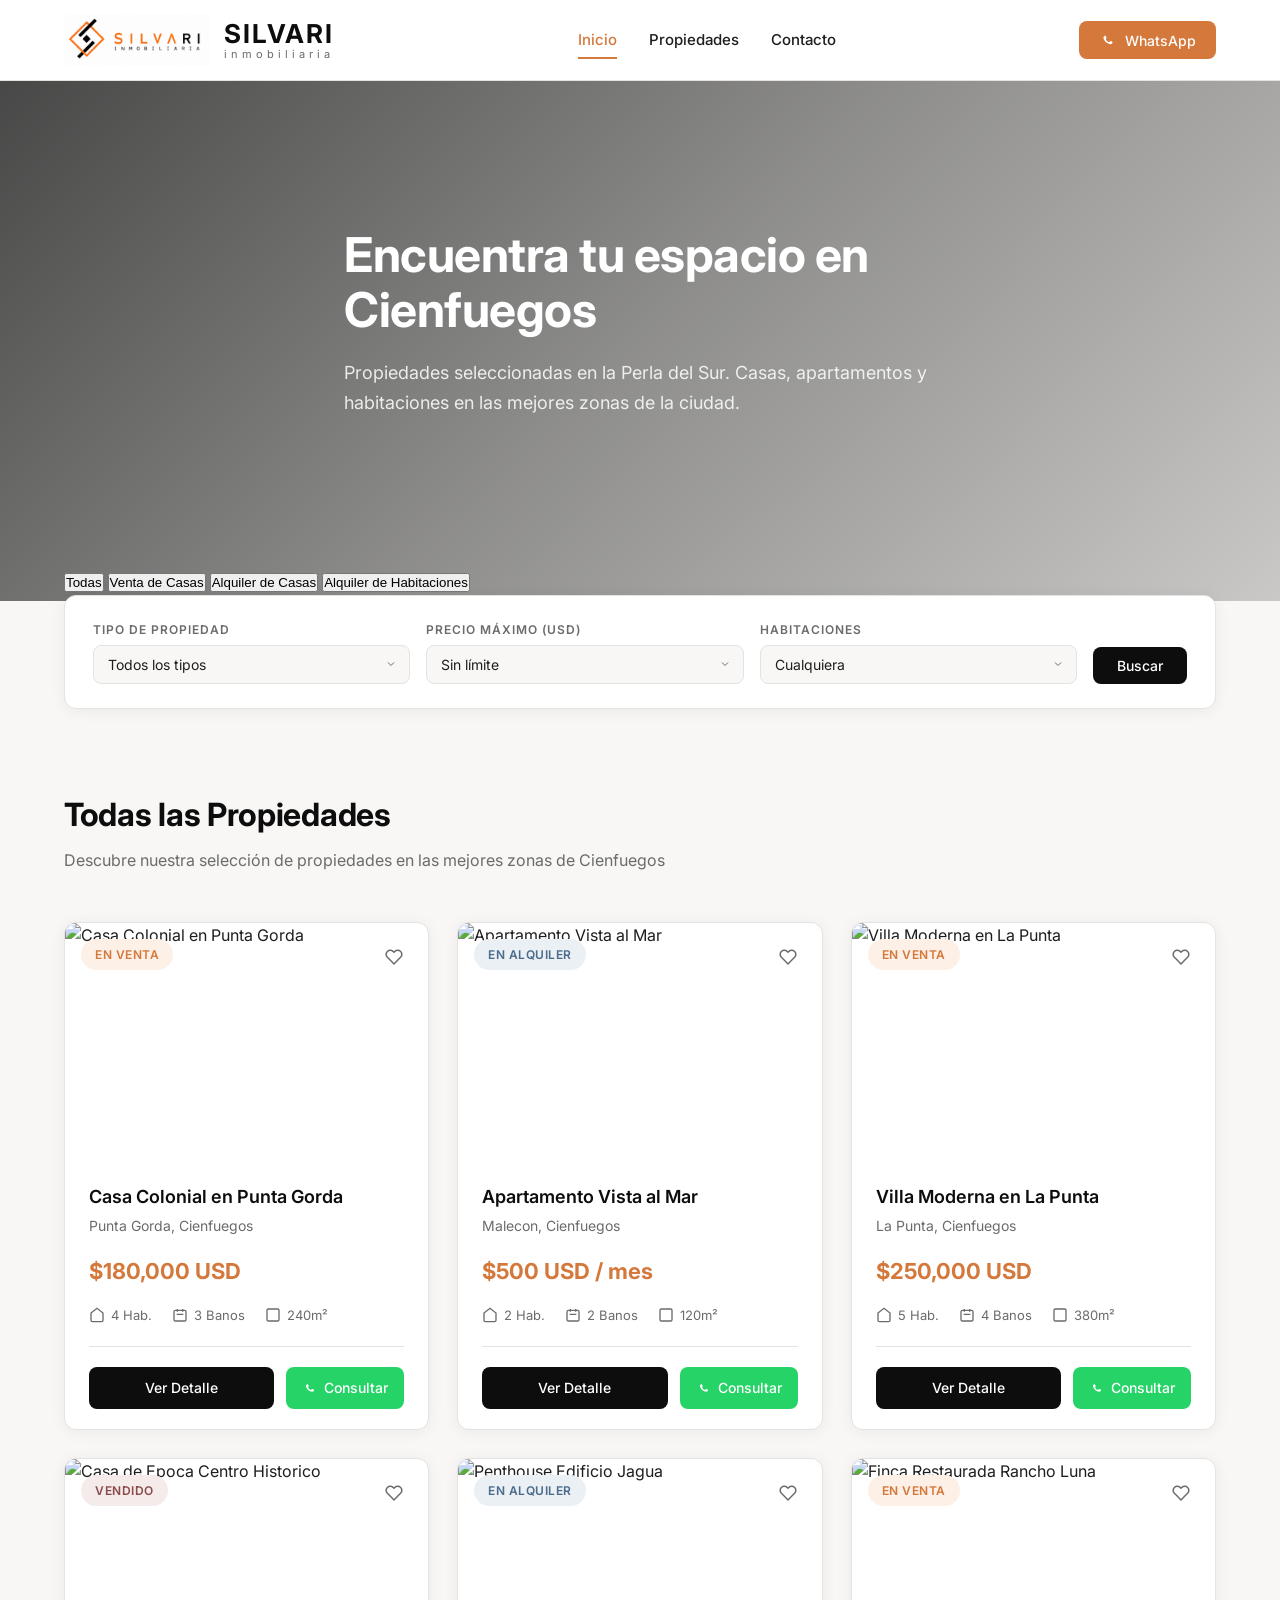
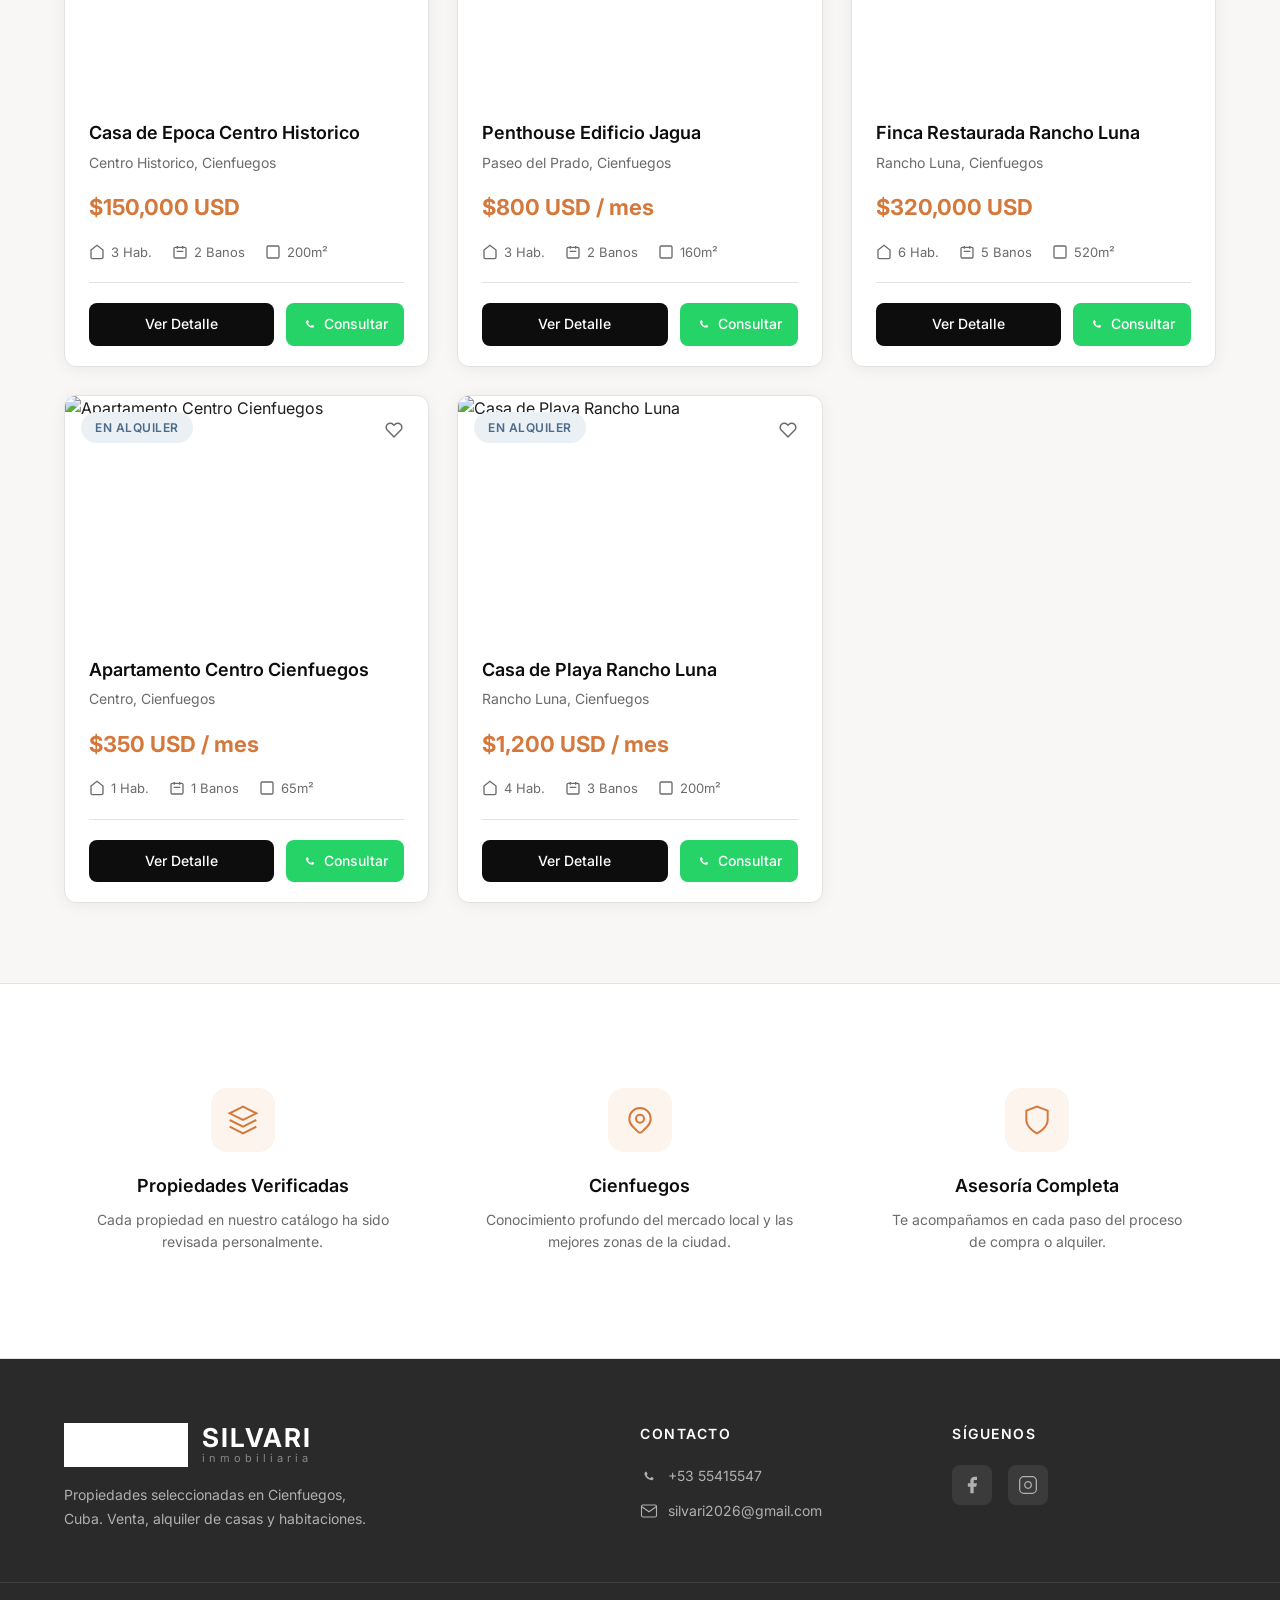
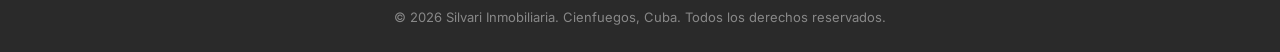
==== commit 2d1917b9: "Actualizar index.html" ====
--- a/index.html
+++ b/index.html
@@ -44,11 +44,7 @@
     <section class="hero">
         <div class="container hero-content">
             <h1 class="hero-title">Encuentra tu espacio en Cienfuegos</h1>
-            <p class="hero-subtitle">Propiedades seleccionadas en la Perla del Sur. Desde casas coloniales hasta apartamentos modernos con vista a la bahía.</p>
-            <div class="hero-botones">
-                <button class="btn-hero-outline" onclick="filtrarPorTipo('venta')">Venta de Casas</button>
-                <button class="btn-hero-outline" onclick="filtrarPorTipo('alquiler')">Alquiler de Casas</button>
-            </div>
+            <p class="hero-subtitle">Propiedades seleccionadas en la Perla del Sur. Casas, apartamentos y habitaciones en las mejores zonas de la ciudad.</p>
         </div>
         <div class="hero-overlay"></div>
     </section>
@@ -56,6 +52,14 @@
     <!-- Filtros de Búsqueda -->
     <section class="filtros-section" id="propiedades">
         <div class="container">
+            <!-- Pestañas de categoría -->
+            <div class="filtros-tabs">
+                <button class="filtro-tab activo" onclick="filtrarPorCategoria('todas')">Todas</button>
+                <button class="filtro-tab" onclick="filtrarPorCategoria('venta')">Venta de Casas</button>
+                <button class="filtro-tab" onclick="filtrarPorCategoria('alquiler')">Alquiler de Casas</button>
+                <button class="filtro-tab" onclick="filtrarPorCategoria('habitacion')">Alquiler de Habitaciones</button>
+            </div>
+            
             <div class="filtros-container">
                 <div class="filtro-group">
                     <label class="filtro-label">Tipo de Propiedad</label>
@@ -65,17 +69,18 @@
                         <option value="apartamento">Apartamento</option>
                         <option value="villa">Villa</option>
                         <option value="finca">Finca</option>
+                        <option value="habitacion">Habitación</option>
                     </select>
                 </div>
                 <div class="filtro-group">
                     <label class="filtro-label">Precio Máximo (USD)</label>
                     <select class="filtro-select">
                         <option value="">Sin límite</option>
+                        <option value="50000">$50,000</option>
                         <option value="100000">$100,000</option>
                         <option value="150000">$150,000</option>
                         <option value="200000">$200,000</option>
-                        <option value="300000">$300,000</option>
-                        <option value="500000">$500,000+</option>
+                        <option value="300000">$300,000+</option>
                     </select>
                 </div>
                 <div class="filtro-group">
@@ -94,11 +99,11 @@
         </div>
     </section>
 
-    <!-- Propiedades Destacadas -->
+    <!-- Propiedades -->
     <section class="propiedades-section">
         <div class="container">
             <div class="section-header">
-                <h2 class="section-title" id="titulo-propiedades">Propiedades Destacadas</h2>
+                <h2 class="section-title" id="titulo-propiedades">Todas las Propiedades</h2>
                 <p class="section-subtitle" id="subtitulo-propiedades">Descubre nuestra selección de propiedades en las mejores zonas de Cienfuegos</p>
             </div>
             <div class="propiedades-grid" id="propiedades-grid">
@@ -137,7 +142,7 @@
                         </svg>
                     </div>
                     <h3 class="confianza-titulo">Asesoría Completa</h3>
-                    <p class="confianza-texto">Te acompañamos en cada paso del proceso de compra de tu propiedad.</p>
+                    <p class="confianza-texto">Te acompañamos en cada paso del proceso de compra o alquiler.</p>
                 </div>
             </div>
         </div>
@@ -154,7 +159,7 @@
                         <span class="logo-subtitle">inmobiliaria</span>
                     </div>
                 </div>
-                <p class="footer-descripcion">Propiedades seleccionadas en Cienfuegos, Cuba. Encuentra tu próximo hogar con nosotros.</p>
+                <p class="footer-descripcion">Propiedades seleccionadas en Cienfuegos, Cuba. Venta, alquiler de casas y habitaciones.</p>
             </div>
             <div class="footer-contacto">
                 <h4 class="footer-titulo">Contacto</h4>
--- a/css/estilo.css
+++ b/css/estilo.css
@@ -10,6 +10,7 @@
     --acento-negro: #0D0D0D;
     --verde-disponible: #6B7F6E;
     --granate-vendido: #8B4A4A;
+    --azul-alquiler: #4A6B8B;
     --gris-claro: #A0A0A0;
     --sombra-tarjeta: 0 2px 16px rgba(0, 0, 0, 0.06);
     --sombra-tarjeta-hover: 0 8px 32px rgba(0, 0, 0, 0.10);
@@ -64,7 +65,6 @@
     display: block;
 }
 
-/* ===== LOGO DE SILVARI (MÁS GRANDE) ===== */
 .logo {
     display: flex;
     align-items: center;
@@ -99,7 +99,6 @@
     margin-top: 2px;
 }
 
-/* Logo en footer (invertido) */
 .logo-footer .logo-img {
     height: 44px;
 }
@@ -207,6 +206,35 @@
     line-height: 1.7;
 }
 
+/* Botones outline del Hero */
+.hero-botones {
+    display: flex;
+    gap: 16px;
+    flex-wrap: wrap;
+}
+
+.btn-hero-outline {
+    display: inline-block;
+    background-color: transparent;
+    color: var(--acento-naranja);
+    text-decoration: none;
+    padding: 14px 32px;
+    border-radius: 8px;
+    font-size: 16px;
+    font-weight: 600;
+    transition: var(--transicion);
+    border: 2px solid var(--acento-naranja);
+    cursor: pointer;
+    font-family: 'Inter', sans-serif;
+}
+
+.btn-hero-outline:hover {
+    background-color: var(--acento-naranja);
+    color: #FFFFFF;
+    transform: translateY(-2px);
+    box-shadow: 0 8px 24px rgba(212, 120, 59, 0.35);
+}
+
 .btn-cta {
     display: inline-block;
     background-color: var(--acento-naranja);
@@ -376,9 +404,14 @@
     letter-spacing: 0.5px;
 }
 
-.tarjeta-etiqueta.disponible {
-    background-color: #EBF0EB;
-    color: var(--verde-disponible);
+.tarjeta-etiqueta.venta {
+    background-color: #FDF0E6;
+    color: var(--acento-naranja);
+}
+
+.tarjeta-etiqueta.alquiler {
+    background-color: #EBF0F5;
+    color: var(--azul-alquiler);
 }
 
 .tarjeta-etiqueta.vendido {
@@ -563,7 +596,6 @@
     min-height: 60vh;
 }
 
-/* Breadcrumb */
 .breadcrumb {
     margin-bottom: 32px;
 }
@@ -589,7 +621,6 @@
     color: var(--texto-secundario);
 }
 
-/* Galería de imágenes */
 .galeria {
     position: relative;
     width: 100%;
@@ -671,6 +702,7 @@
     background-color: rgba(255, 255, 255, 0.5);
     cursor: pointer;
     transition: var(--transicion);
+    border: none;
 }
 
 .galeria-dot.activo {
@@ -678,7 +710,6 @@
     transform: scale(1.3);
 }
 
-/* Grid de detalle */
 .detalle-grid {
     display: grid;
     grid-template-columns: 1fr 380px;
@@ -713,9 +744,14 @@
     margin-bottom: 24px;
 }
 
-.detalle-etiqueta.disponible {
-    background-color: #EBF0EB;
-    color: var(--verde-disponible);
+.detalle-etiqueta.venta {
+    background-color: #FDF0E6;
+    color: var(--acento-naranja);
+}
+
+.detalle-etiqueta.alquiler {
+    background-color: #EBF0F5;
+    color: var(--azul-alquiler);
 }
 
 .detalle-etiqueta.vendido {
@@ -737,7 +773,6 @@
     margin-bottom: 32px;
 }
 
-/* Características en detalle */
 .detalle-caracteristicas {
     display: grid;
     grid-template-columns: repeat(2, 1fr);
@@ -772,7 +807,6 @@
     color: var(--acento-negro);
 }
 
-/* Mapa */
 .detalle-mapa {
     width: 100%;
     height: 280px;
@@ -788,7 +822,6 @@
     border: none;
 }
 
-/* Sidebar */
 .detalle-sidebar {
     position: sticky;
     top: 100px;
@@ -975,6 +1008,14 @@
         min-height: 400px;
     }
 
+    .hero-botones {
+        flex-direction: column;
+    }
+
+    .btn-hero-outline {
+        text-align: center;
+    }
+
     .propiedades-grid {
         grid-template-columns: 1fr;
     }
@@ -1016,7 +1057,6 @@
         height: 40px;
     }
 
-    /* Detalle responsive */
     .detalle-grid {
         grid-template-columns: 1fr;
         gap: 32px;
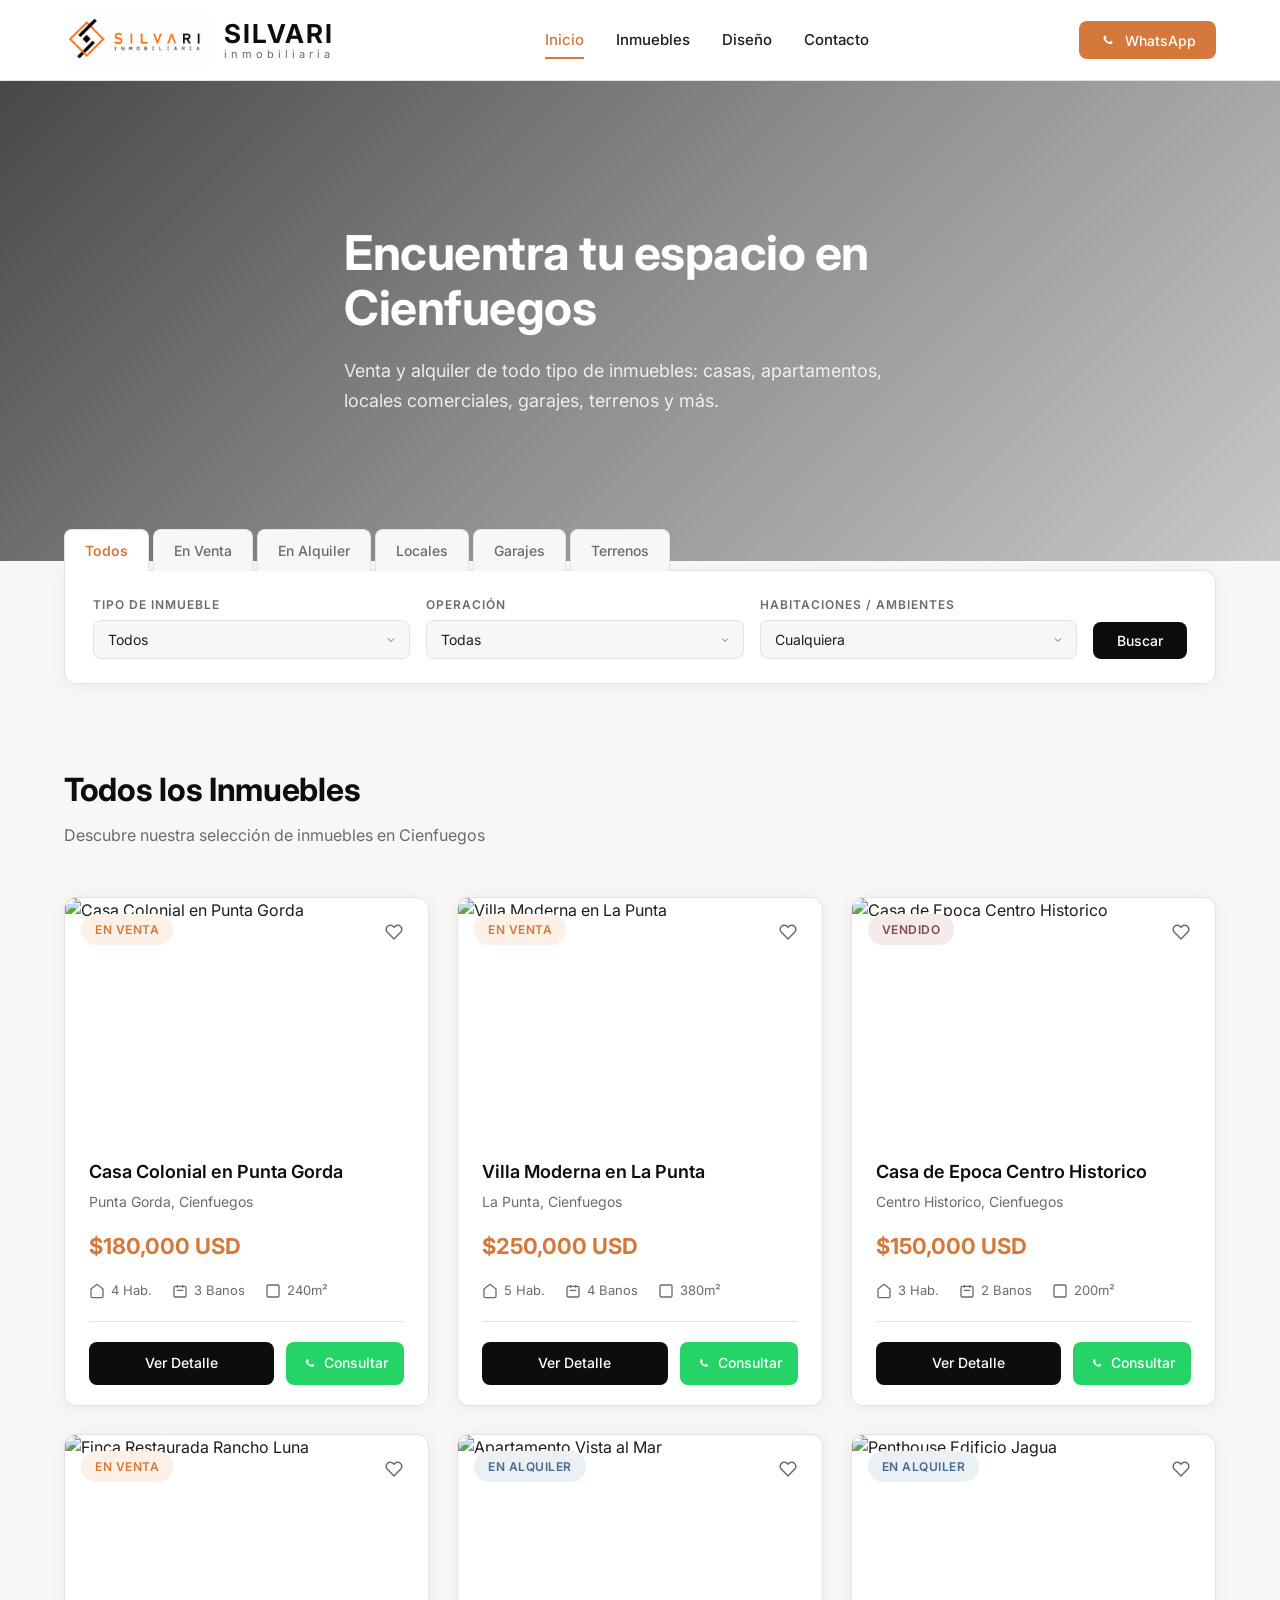
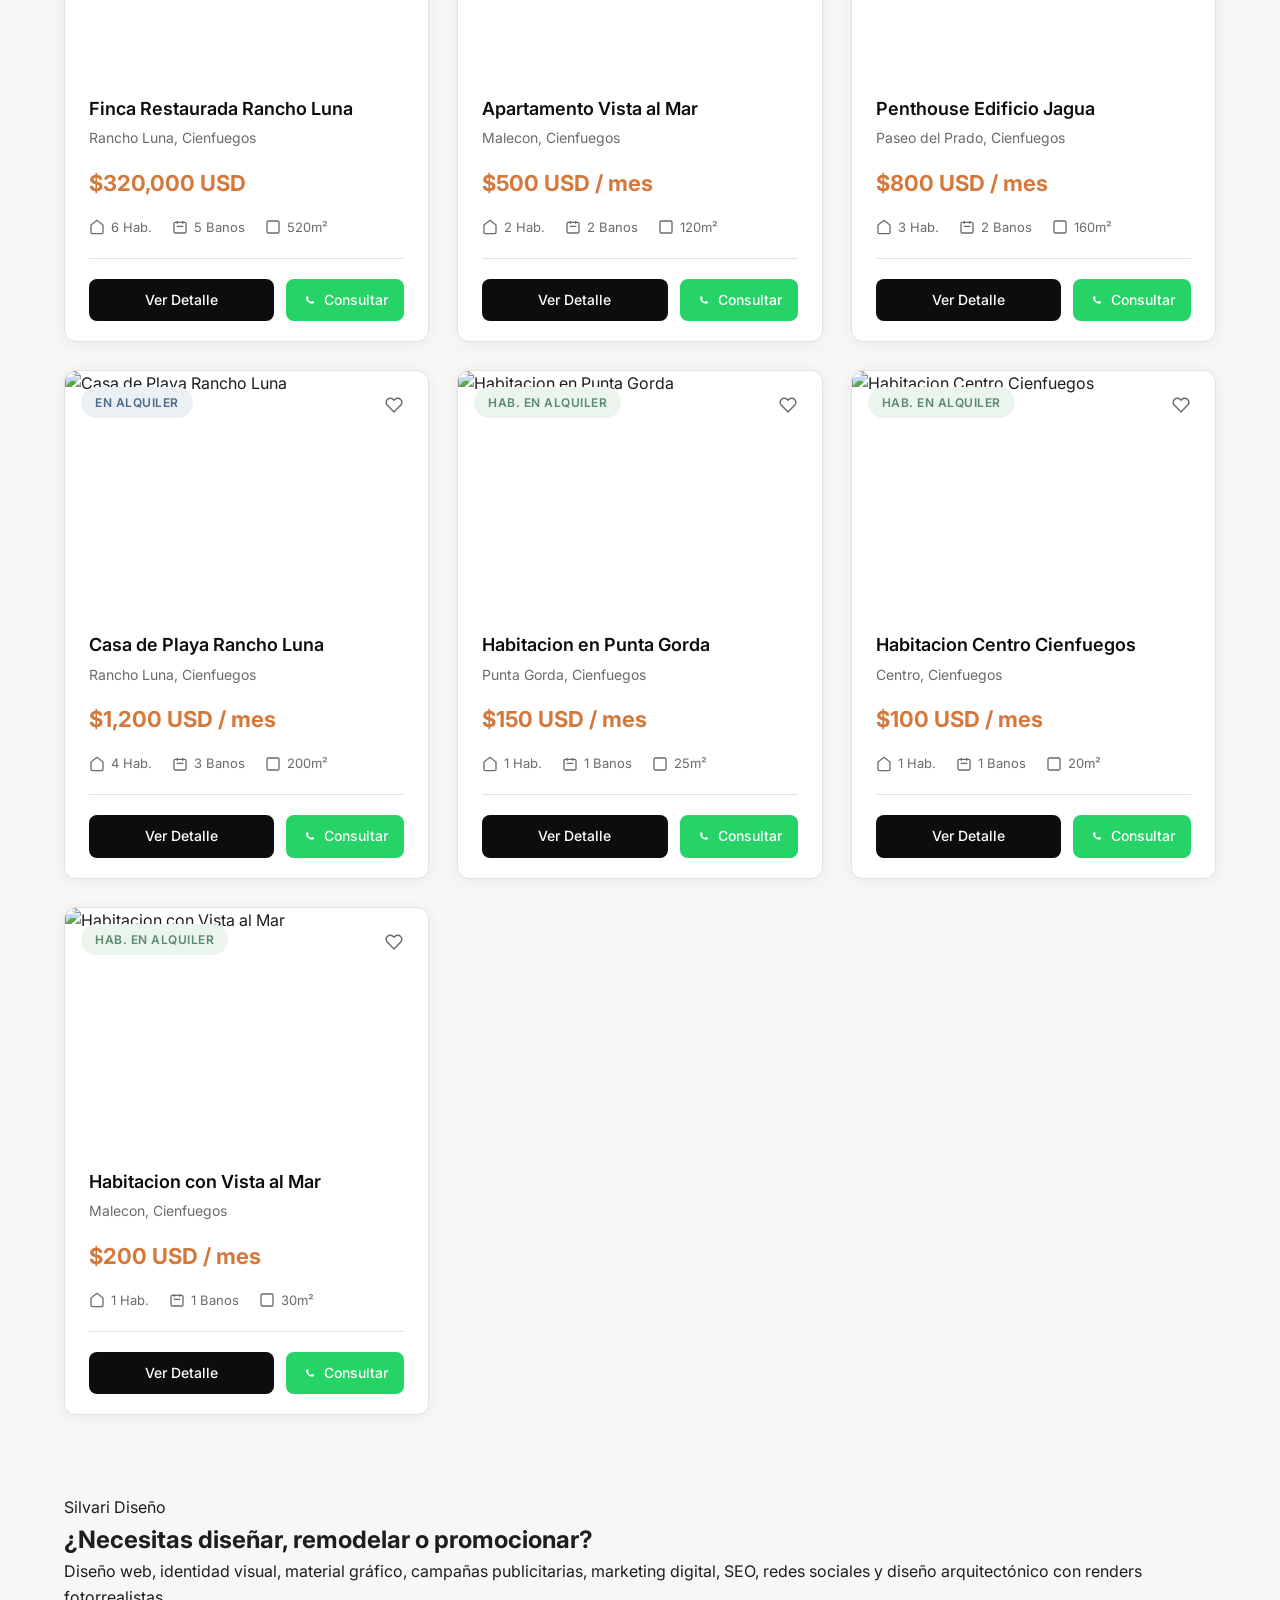
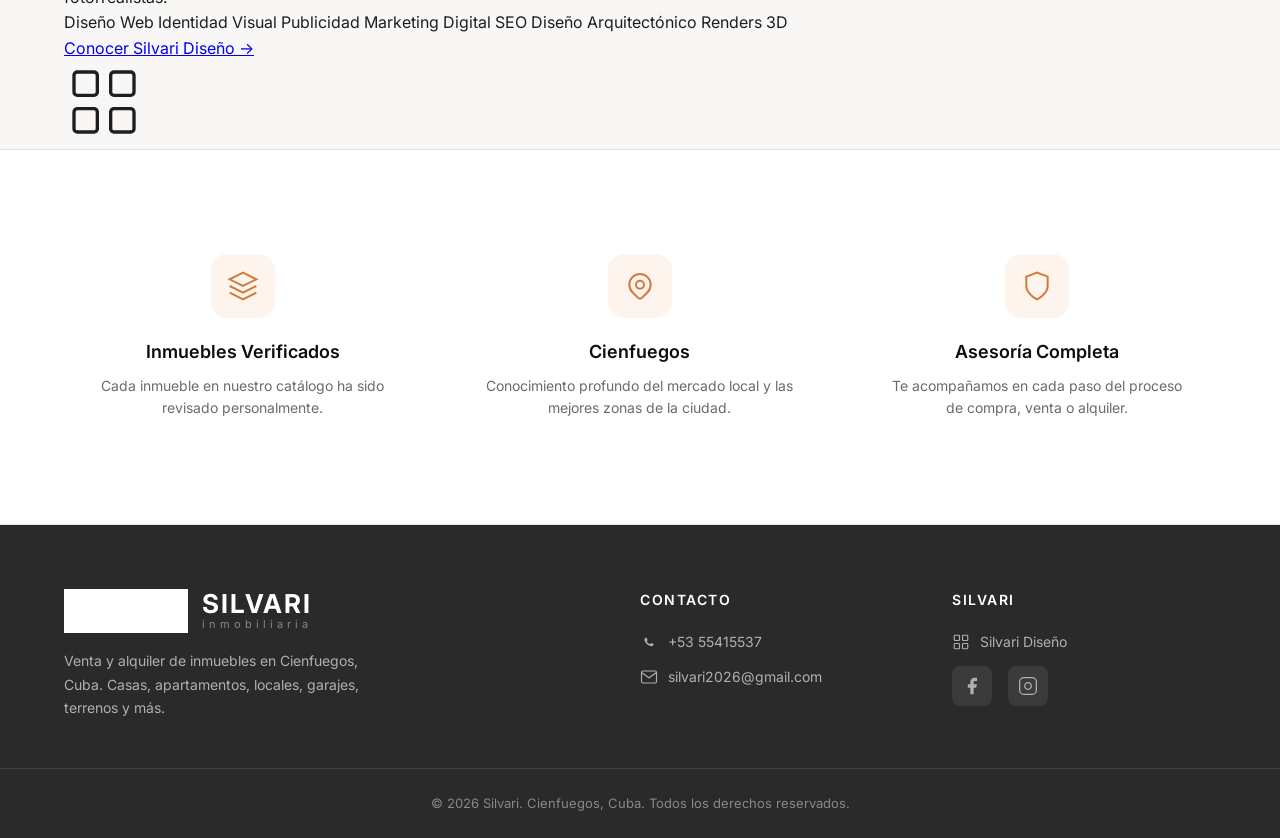
==== commit 45fa1f9c: "Actualizar index.html" ====
--- a/index.html
+++ b/index.html
@@ -3,14 +3,12 @@
 <head>
     <meta charset="UTF-8">
     <meta name="viewport" content="width=device-width, initial-scale=1.0">
-    <title>Silvari Inmobiliaria | Propiedades en Cienfuegos</title>
+    <title>Silvari Inmobiliaria | Venta y Alquiler de Inmuebles en Cienfuegos</title>
     
-    <!-- Google Fonts -->
     <link rel="preconnect" href="https://fonts.googleapis.com">
     <link rel="preconnect" href="https://fonts.gstatic.com" crossorigin>
     <link href="https://fonts.googleapis.com/css2?family=Inter:wght@300;400;500;600;700&display=swap" rel="stylesheet">
     
-    <!-- Estilos -->
     <link rel="stylesheet" href="css/estilo.css">
 </head>
 <body>
@@ -28,7 +26,8 @@
             </a>
             <ul class="nav-links">
                 <li><a href="index.html" class="nav-link active">Inicio</a></li>
-                <li><a href="#propiedades" class="nav-link">Propiedades</a></li>
+                <li><a href="#propiedades" class="nav-link">Inmuebles</a></li>
+                <li><a href="#diseno" class="nav-link">Diseño</a></li>
                 <li><a href="#contacto" class="nav-link">Contacto</a></li>
             </ul>
             <button class="btn-contacto" onclick="abrirWhatsApp()">
@@ -44,54 +43,52 @@
     <section class="hero">
         <div class="container hero-content">
             <h1 class="hero-title">Encuentra tu espacio en Cienfuegos</h1>
-            <p class="hero-subtitle">Propiedades seleccionadas en la Perla del Sur. Casas, apartamentos y habitaciones en las mejores zonas de la ciudad.</p>
+            <p class="hero-subtitle">Venta y alquiler de todo tipo de inmuebles: casas, apartamentos, locales comerciales, garajes, terrenos y más.</p>
         </div>
         <div class="hero-overlay"></div>
     </section>
 
-    <!-- Filtros de Búsqueda -->
+    <!-- Filtros -->
     <section class="filtros-section" id="propiedades">
         <div class="container">
-            <!-- Pestañas de categoría -->
             <div class="filtros-tabs">
-                <button class="filtro-tab activo" onclick="filtrarPorCategoria('todas')">Todas</button>
-                <button class="filtro-tab" onclick="filtrarPorCategoria('venta')">Venta de Casas</button>
-                <button class="filtro-tab" onclick="filtrarPorCategoria('alquiler')">Alquiler de Casas</button>
-                <button class="filtro-tab" onclick="filtrarPorCategoria('habitacion')">Alquiler de Habitaciones</button>
+                <button class="filtro-tab activo" onclick="filtrarPorCategoria('todos')">Todos</button>
+                <button class="filtro-tab" onclick="filtrarPorCategoria('venta')">En Venta</button>
+                <button class="filtro-tab" onclick="filtrarPorCategoria('alquiler')">En Alquiler</button>
+                <button class="filtro-tab" onclick="filtrarPorCategoria('local')">Locales</button>
+                <button class="filtro-tab" onclick="filtrarPorCategoria('garaje')">Garajes</button>
+                <button class="filtro-tab" onclick="filtrarPorCategoria('terreno')">Terrenos</button>
             </div>
             
             <div class="filtros-container">
                 <div class="filtro-group">
-                    <label class="filtro-label">Tipo de Propiedad</label>
+                    <label class="filtro-label">Tipo de Inmueble</label>
                     <select class="filtro-select">
-                        <option value="">Todos los tipos</option>
+                        <option value="">Todos</option>
                         <option value="casa">Casa</option>
                         <option value="apartamento">Apartamento</option>
-                        <option value="villa">Villa</option>
-                        <option value="finca">Finca</option>
+                        <option value="local">Local Comercial</option>
+                        <option value="garaje">Garaje</option>
+                        <option value="terreno">Terreno</option>
                         <option value="habitacion">Habitación</option>
                     </select>
                 </div>
                 <div class="filtro-group">
-                    <label class="filtro-label">Precio Máximo (USD)</label>
+                    <label class="filtro-label">Operación</label>
                     <select class="filtro-select">
-                        <option value="">Sin límite</option>
-                        <option value="50000">$50,000</option>
-                        <option value="100000">$100,000</option>
-                        <option value="150000">$150,000</option>
-                        <option value="200000">$200,000</option>
-                        <option value="300000">$300,000+</option>
+                        <option value="">Todas</option>
+                        <option value="venta">Venta</option>
+                        <option value="alquiler">Alquiler</option>
                     </select>
                 </div>
                 <div class="filtro-group">
-                    <label class="filtro-label">Habitaciones</label>
+                    <label class="filtro-label">Habitaciones / Ambientes</label>
                     <select class="filtro-select">
                         <option value="">Cualquiera</option>
                         <option value="1">1+</option>
                         <option value="2">2+</option>
                         <option value="3">3+</option>
                         <option value="4">4+</option>
-                        <option value="5">5+</option>
                     </select>
                 </div>
                 <button class="btn-filtrar">Buscar</button>
@@ -103,11 +100,40 @@
     <section class="propiedades-section">
         <div class="container">
             <div class="section-header">
-                <h2 class="section-title" id="titulo-propiedades">Todas las Propiedades</h2>
-                <p class="section-subtitle" id="subtitulo-propiedades">Descubre nuestra selección de propiedades en las mejores zonas de Cienfuegos</p>
-            </div>
-            <div class="propiedades-grid" id="propiedades-grid">
-                <!-- Las tarjetas se generan con JavaScript -->
+                <h2 class="section-title" id="titulo-propiedades">Todos los Inmuebles</h2>
+                <p class="section-subtitle" id="subtitulo-propiedades">Descubre nuestra selección de inmuebles en Cienfuegos</p>
+            </div>
+            <div class="propiedades-grid" id="propiedades-grid"></div>
+        </div>
+    </section>
+
+    <!-- Banner Silvari Diseño -->
+    <section class="diseno-section" id="diseno">
+        <div class="container">
+            <div class="diseno-banner">
+                <div class="diseno-info">
+                    <span class="diseno-label">Silvari Diseño</span>
+                    <h2 class="diseno-titulo">¿Necesitas diseñar, remodelar o promocionar?</h2>
+                    <p class="diseno-descripcion">Diseño web, identidad visual, material gráfico, campañas publicitarias, marketing digital, SEO, redes sociales y diseño arquitectónico con renders fotorrealistas.</p>
+                    <div class="diseno-servicios">
+                        <span class="diseno-tag">Diseño Web</span>
+                        <span class="diseno-tag">Identidad Visual</span>
+                        <span class="diseno-tag">Publicidad</span>
+                        <span class="diseno-tag">Marketing Digital</span>
+                        <span class="diseno-tag">SEO</span>
+                        <span class="diseno-tag">Diseño Arquitectónico</span>
+                        <span class="diseno-tag">Renders 3D</span>
+                    </div>
+                    <a href="https://silvari.pages.dev/" target="_blank" rel="noopener" class="diseno-btn">Conocer Silvari Diseño →</a>
+                </div>
+                <div class="diseno-icono">
+                    <svg width="80" height="80" viewBox="0 0 24 24" fill="none" stroke="currentColor" stroke-width="1">
+                        <rect x="3" y="3" width="7" height="7" rx="1"/>
+                        <rect x="14" y="3" width="7" height="7" rx="1"/>
+                        <rect x="3" y="14" width="7" height="7" rx="1"/>
+                        <rect x="14" y="14" width="7" height="7" rx="1"/>
+                    </svg>
+                </div>
             </div>
         </div>
     </section>
@@ -122,8 +148,8 @@
                             <path d="M12 2L2 7l10 5 10-5-10-5zM2 17l10 5 10-5M2 12l10 5 10-5"/>
                         </svg>
                     </div>
-                    <h3 class="confianza-titulo">Propiedades Verificadas</h3>
-                    <p class="confianza-texto">Cada propiedad en nuestro catálogo ha sido revisada personalmente.</p>
+                    <h3 class="confianza-titulo">Inmuebles Verificados</h3>
+                    <p class="confianza-texto">Cada inmueble en nuestro catálogo ha sido revisado personalmente.</p>
                 </div>
                 <div class="confianza-item">
                     <div class="confianza-icono">
@@ -142,7 +168,7 @@
                         </svg>
                     </div>
                     <h3 class="confianza-titulo">Asesoría Completa</h3>
-                    <p class="confianza-texto">Te acompañamos en cada paso del proceso de compra o alquiler.</p>
+                    <p class="confianza-texto">Te acompañamos en cada paso del proceso de compra, venta o alquiler.</p>
                 </div>
             </div>
         </div>
@@ -153,21 +179,21 @@
         <div class="container footer-content">
             <div class="footer-brand">
                 <div class="logo logo-footer">
-                    <img src="img/logo-silvari.png" alt="Silvari Inmobiliaria" class="logo-img logo-img-footer">
+                    <img src="img/logo-silvari.png" alt="Silvari" class="logo-img logo-img-footer">
                     <div class="logo-texto">
                         <span class="logo-silvari">SILVARI</span>
                         <span class="logo-subtitle">inmobiliaria</span>
                     </div>
                 </div>
-                <p class="footer-descripcion">Propiedades seleccionadas en Cienfuegos, Cuba. Venta, alquiler de casas y habitaciones.</p>
+                <p class="footer-descripcion">Venta y alquiler de inmuebles en Cienfuegos, Cuba. Casas, apartamentos, locales, garajes, terrenos y más.</p>
             </div>
             <div class="footer-contacto">
                 <h4 class="footer-titulo">Contacto</h4>
-                <a href="https://wa.me/5355415547?text=Hola,%20me%20interesa%20conocer%20m%C3%A1s%20sobre%20las%20propiedades%20disponibles." class="footer-link" target="_blank" rel="noopener">
+                <a href="https://wa.me/5355415537?text=Hola,%20me%20interesa%20conocer%20m%C3%A1s%20sobre%20los%20inmuebles%20disponibles." class="footer-link" target="_blank" rel="noopener">
                     <svg width="18" height="18" viewBox="0 0 24 24" fill="currentColor">
                         <path d="M17.472 14.382c-.297-.149-1.758-.867-2.03-.967-.273-.099-.471-.148-.67.15-.197.297-.767.966-.94 1.164-.173.199-.347.223-.644.075-.297-.15-1.255-.463-2.39-1.475-.883-.788-1.48-1.761-1.653-2.059-.173-.297-.018-.458.13-.606.134-.133.298-.347.446-.52.149-.174.198-.298.298-.497.099-.198.05-.371-.025-.52-.075-.149-.669-1.612-.916-2.207-.242-.579-.487-.5-.669-.51-.173-.008-.371-.01-.57-.01-.198 0-.52.074-.792.372-.272.297-1.04 1.016-1.04 2.479 0 1.462 1.065 2.875 1.213 3.074.149.198 2.096 3.2 5.077 4.487.709.306 1.262.489 1.694.625.712.227 1.36.195 1.871.118.571-.085 1.758-.719 2.006-1.413.248-.694.248-1.289.173-1.413-.074-.124-.272-.198-.57-.347"/>
                     </svg>
-                    +53 55415547
+                    +53 55415537
                 </a>
                 <a href="mailto:silvari2026@gmail.com" class="footer-link">
                     <svg width="18" height="18" viewBox="0 0 24 24" fill="none" stroke="currentColor" stroke-width="1.5">
@@ -178,14 +204,23 @@
                 </a>
             </div>
             <div class="footer-redes">
-                <h4 class="footer-titulo">Síguenos</h4>
+                <h4 class="footer-titulo">Silvari</h4>
+                <a href="https://silvari.pages.dev/" class="footer-link" target="_blank" rel="noopener">
+                    <svg width="18" height="18" viewBox="0 0 24 24" fill="none" stroke="currentColor" stroke-width="1.5">
+                        <rect x="3" y="3" width="7" height="7" rx="1"/>
+                        <rect x="14" y="3" width="7" height="7" rx="1"/>
+                        <rect x="3" y="14" width="7" height="7" rx="1"/>
+                        <rect x="14" y="14" width="7" height="7" rx="1"/>
+                    </svg>
+                    Silvari Diseño
+                </a>
                 <div class="redes-sociales">
-                    <a href="https://facebook.com/silvariinmobiliaria" class="red-social" target="_blank" rel="noopener" aria-label="Facebook">
+                    <a href="https://facebook.com/silvari" class="red-social" target="_blank" rel="noopener" aria-label="Facebook">
                         <svg width="20" height="20" viewBox="0 0 24 24" fill="currentColor">
                             <path d="M18 2h-3a5 5 0 00-5 5v3H7v4h3v8h4v-8h3l1-4h-4V7a1 1 0 011-1h3z"/>
                         </svg>
                     </a>
-                    <a href="https://instagram.com/silvariinmobiliaria" class="red-social" target="_blank" rel="noopener" aria-label="Instagram">
+                    <a href="https://instagram.com/silvari" class="red-social" target="_blank" rel="noopener" aria-label="Instagram">
                         <svg width="20" height="20" viewBox="0 0 24 24" fill="none" stroke="currentColor" stroke-width="1.5">
                             <rect x="2" y="2" width="20" height="20" rx="5" ry="5"/>
                             <path d="M16 11.37A4 4 0 1112.63 8 4 4 0 0116 11.37z"/>
@@ -197,7 +232,7 @@
         </div>
         <div class="footer-bottom">
             <div class="container">
-                <p>&copy; 2026 Silvari Inmobiliaria. Cienfuegos, Cuba. Todos los derechos reservados.</p>
+                <p>&copy; 2026 Silvari. Cienfuegos, Cuba. Todos los derechos reservados.</p>
             </div>
         </div>
     </footer>
--- a/css/estilo.css
+++ b/css/estilo.css
@@ -11,7 +11,7 @@
     --verde-disponible: #6B7F6E;
     --granate-vendido: #8B4A4A;
     --azul-alquiler: #4A6B8B;
-    --gris-claro: #A0A0A0;
+    --verde-habitacion: #5B8B6F;
     --sombra-tarjeta: 0 2px 16px rgba(0, 0, 0, 0.06);
     --sombra-tarjeta-hover: 0 8px 32px rgba(0, 0, 0, 0.10);
     --transicion: 0.25s ease;
@@ -165,7 +165,7 @@
     background-image: url('https://images.unsplash.com/photo-1582407947304-fd86f028f716?w=1200&q=80');
     background-size: cover;
     background-position: center;
-    min-height: 520px;
+    min-height: 480px;
     display: flex;
     align-items: center;
 }
@@ -202,37 +202,7 @@
 .hero-subtitle {
     font-size: 18px;
     color: rgba(255, 255, 255, 0.85);
-    margin-bottom: 36px;
     line-height: 1.7;
-}
-
-/* Botones outline del Hero */
-.hero-botones {
-    display: flex;
-    gap: 16px;
-    flex-wrap: wrap;
-}
-
-.btn-hero-outline {
-    display: inline-block;
-    background-color: transparent;
-    color: var(--acento-naranja);
-    text-decoration: none;
-    padding: 14px 32px;
-    border-radius: 8px;
-    font-size: 16px;
-    font-weight: 600;
-    transition: var(--transicion);
-    border: 2px solid var(--acento-naranja);
-    cursor: pointer;
-    font-family: 'Inter', sans-serif;
-}
-
-.btn-hero-outline:hover {
-    background-color: var(--acento-naranja);
-    color: #FFFFFF;
-    transform: translateY(-2px);
-    box-shadow: 0 8px 24px rgba(212, 120, 59, 0.35);
 }
 
 .btn-cta {
@@ -255,6 +225,40 @@
     box-shadow: 0 8px 24px rgba(212, 120, 59, 0.35);
 }
 
+/* ===== PESTAÑAS DE FILTRO ===== */
+.filtros-tabs {
+    display: flex;
+    gap: 4px;
+    margin-bottom: -1px;
+    flex-wrap: wrap;
+}
+
+.filtro-tab {
+    padding: 12px 20px;
+    border: 1px solid var(--borde-sutil);
+    border-bottom: none;
+    background-color: var(--fondo-principal);
+    color: var(--texto-secundario);
+    font-family: 'Inter', sans-serif;
+    font-size: 14px;
+    font-weight: 500;
+    cursor: pointer;
+    border-radius: 8px 8px 0 0;
+    transition: var(--transicion);
+}
+
+.filtro-tab:hover {
+    color: var(--acento-naranja);
+    background-color: #FFF;
+}
+
+.filtro-tab.activo {
+    background-color: var(--fondo-tarjeta);
+    color: var(--acento-naranja);
+    font-weight: 600;
+    border-color: var(--borde-sutil);
+}
+
 /* ===== FILTROS ===== */
 .filtros-section {
     margin-top: -32px;
@@ -264,7 +268,7 @@
 
 .filtros-container {
     background-color: var(--fondo-tarjeta);
-    border-radius: 12px;
+    border-radius: 0 12px 12px 12px;
     padding: 24px 28px;
     display: flex;
     gap: 16px;
@@ -414,6 +418,11 @@
     color: var(--azul-alquiler);
 }
 
+.tarjeta-etiqueta.habitacion {
+    background-color: #EBF5EE;
+    color: var(--verde-habitacion);
+}
+
 .tarjeta-etiqueta.vendido {
     background-color: #F5EBEB;
     color: var(--granate-vendido);
@@ -754,6 +763,11 @@
     color: var(--azul-alquiler);
 }
 
+.detalle-etiqueta.habitacion {
+    background-color: #EBF5EE;
+    color: var(--verde-habitacion);
+}
+
 .detalle-etiqueta.vendido {
     background-color: #F5EBEB;
     color: var(--granate-vendido);
@@ -1005,15 +1019,15 @@
     }
 
     .hero {
-        min-height: 400px;
-    }
-
-    .hero-botones {
-        flex-direction: column;
-    }
-
-    .btn-hero-outline {
-        text-align: center;
+        min-height: 380px;
+    }
+
+    .filtros-tabs {
+        gap: 2px;
+    }
+
+    .filtro-tab {
+        padding: 10px 14px;
     }
 
     .propiedades-grid {
@@ -1022,6 +1036,7 @@
 
     .filtros-container {
         flex-direction: column;
+        border-radius: 0 0 12px 12px;
     }
 
     .filtro-group {
@@ -1092,6 +1107,11 @@
         font-size: 26px;
     }
 
+    .filtro-tab {
+        padding: 8px 10px;
+        font-size: 12px;
+    }
+
     .tarjeta-caracteristicas {
         gap: 12px;
     }
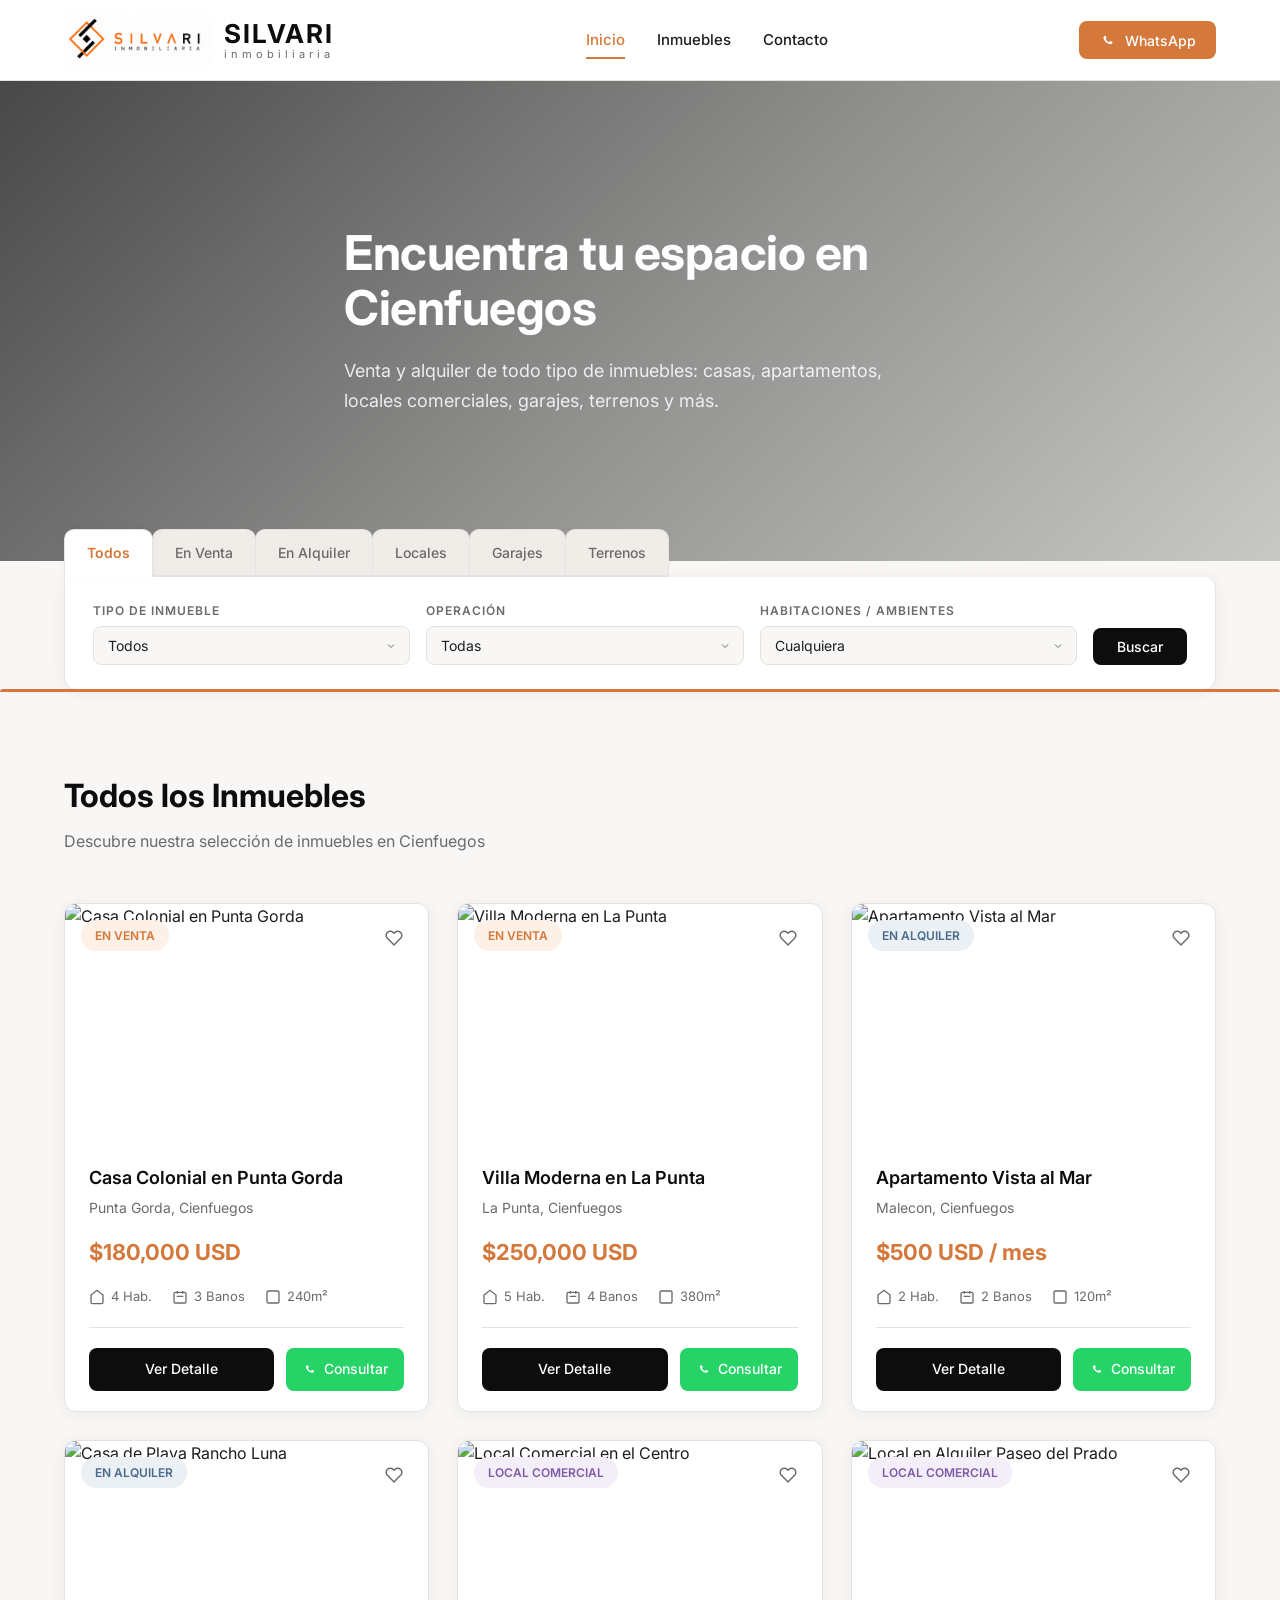
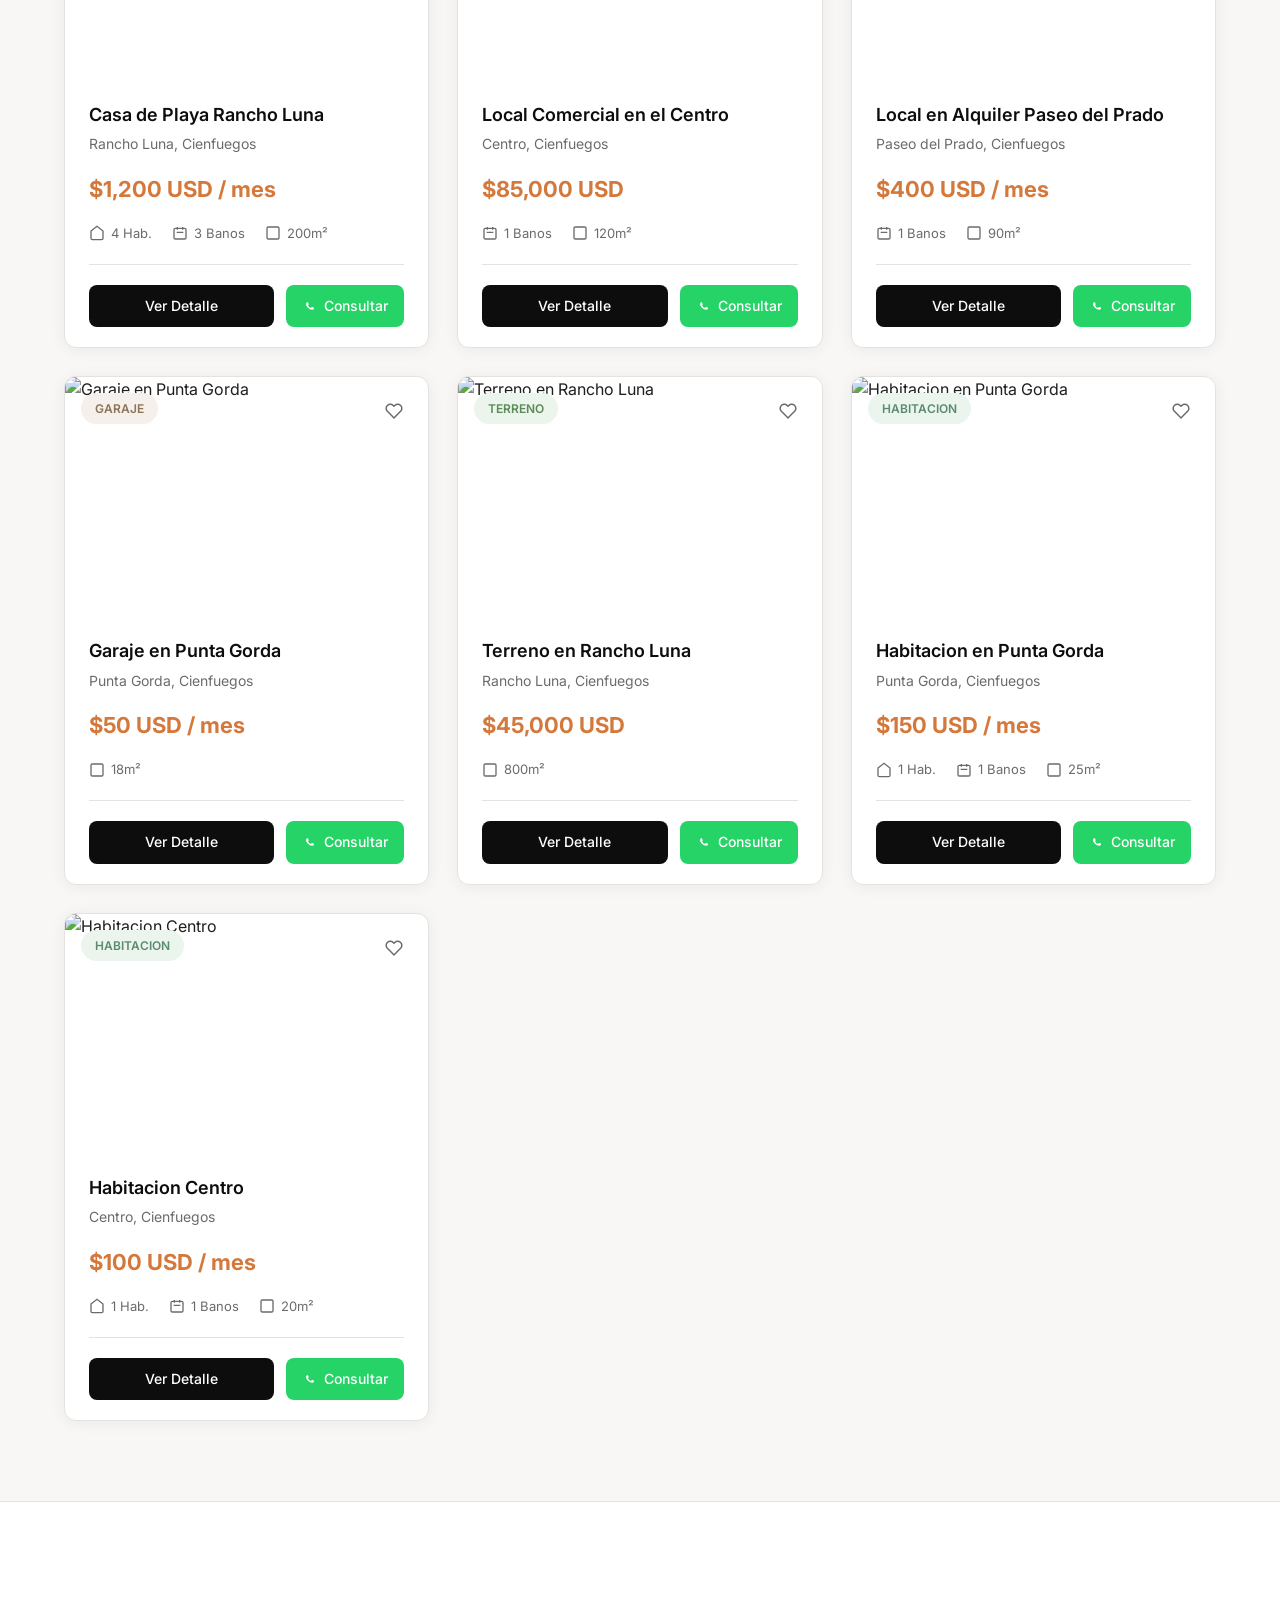
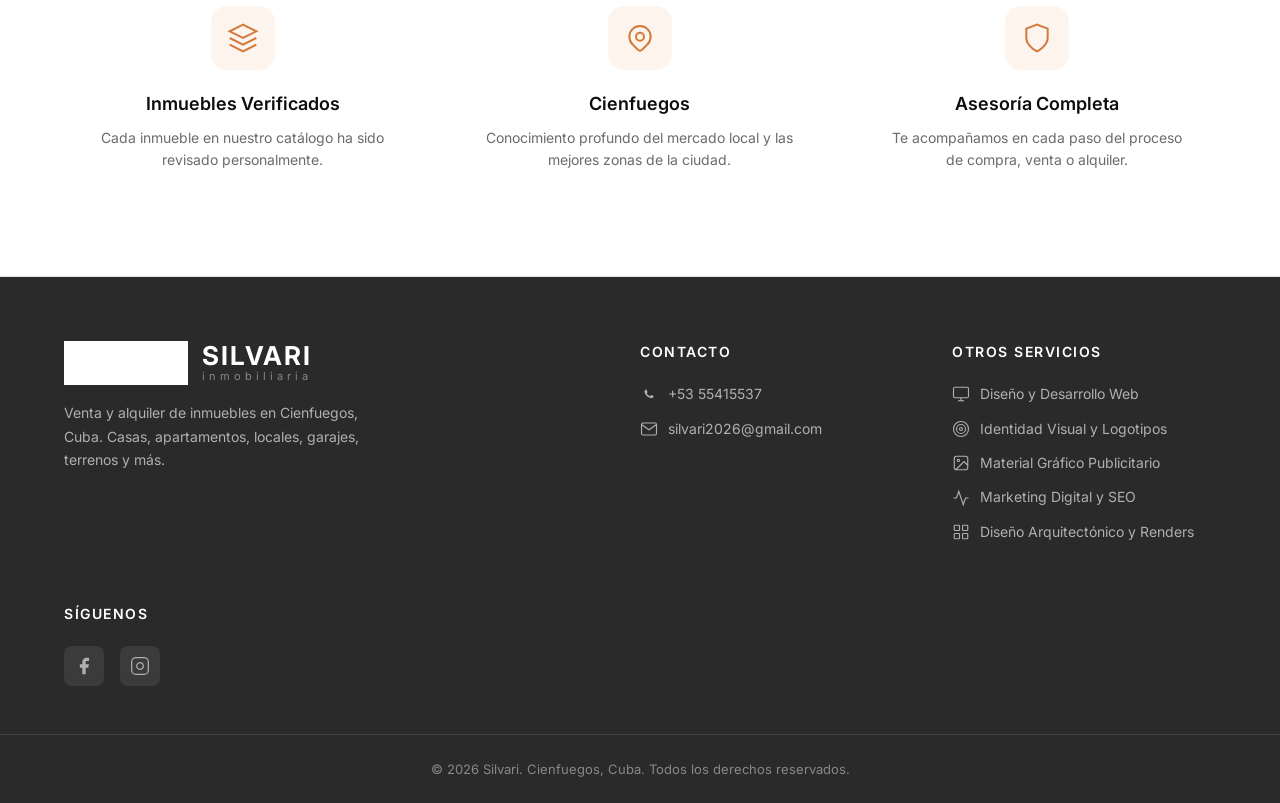
==== commit d38e3ec9: "Actualizar index.html" ====
--- a/index.html
+++ b/index.html
@@ -27,7 +27,6 @@
             <ul class="nav-links">
                 <li><a href="index.html" class="nav-link active">Inicio</a></li>
                 <li><a href="#propiedades" class="nav-link">Inmuebles</a></li>
-                <li><a href="#diseno" class="nav-link">Diseño</a></li>
                 <li><a href="#contacto" class="nav-link">Contacto</a></li>
             </ul>
             <button class="btn-contacto" onclick="abrirWhatsApp()">
@@ -107,37 +106,6 @@
         </div>
     </section>
 
-    <!-- Banner Silvari Diseño -->
-    <section class="diseno-section" id="diseno">
-        <div class="container">
-            <div class="diseno-banner">
-                <div class="diseno-info">
-                    <span class="diseno-label">Silvari Diseño</span>
-                    <h2 class="diseno-titulo">¿Necesitas diseñar, remodelar o promocionar?</h2>
-                    <p class="diseno-descripcion">Diseño web, identidad visual, material gráfico, campañas publicitarias, marketing digital, SEO, redes sociales y diseño arquitectónico con renders fotorrealistas.</p>
-                    <div class="diseno-servicios">
-                        <span class="diseno-tag">Diseño Web</span>
-                        <span class="diseno-tag">Identidad Visual</span>
-                        <span class="diseno-tag">Publicidad</span>
-                        <span class="diseno-tag">Marketing Digital</span>
-                        <span class="diseno-tag">SEO</span>
-                        <span class="diseno-tag">Diseño Arquitectónico</span>
-                        <span class="diseno-tag">Renders 3D</span>
-                    </div>
-                    <a href="https://silvari.pages.dev/" target="_blank" rel="noopener" class="diseno-btn">Conocer Silvari Diseño →</a>
-                </div>
-                <div class="diseno-icono">
-                    <svg width="80" height="80" viewBox="0 0 24 24" fill="none" stroke="currentColor" stroke-width="1">
-                        <rect x="3" y="3" width="7" height="7" rx="1"/>
-                        <rect x="14" y="3" width="7" height="7" rx="1"/>
-                        <rect x="3" y="14" width="7" height="7" rx="1"/>
-                        <rect x="14" y="14" width="7" height="7" rx="1"/>
-                    </svg>
-                </div>
-            </div>
-        </div>
-    </section>
-
     <!-- Sección de Confianza -->
     <section class="confianza-section">
         <div class="container">
@@ -203,17 +171,50 @@
                     silvari2026@gmail.com
                 </a>
             </div>
-            <div class="footer-redes">
-                <h4 class="footer-titulo">Silvari</h4>
-                <a href="https://silvari.pages.dev/" class="footer-link" target="_blank" rel="noopener">
+            <div class="footer-servicios">
+                <h4 class="footer-titulo">Otros Servicios</h4>
+                <a href="https://silvari.pages.dev/" target="_blank" rel="noopener" class="footer-link">
+                    <svg width="18" height="18" viewBox="0 0 24 24" fill="none" stroke="currentColor" stroke-width="1.5">
+                        <rect x="2" y="3" width="20" height="14" rx="2" ry="2"/>
+                        <line x1="8" y1="21" x2="16" y2="21"/>
+                        <line x1="12" y1="17" x2="12" y2="21"/>
+                    </svg>
+                    Diseño y Desarrollo Web
+                </a>
+                <a href="https://silvari.pages.dev/" target="_blank" rel="noopener" class="footer-link">
+                    <svg width="18" height="18" viewBox="0 0 24 24" fill="none" stroke="currentColor" stroke-width="1.5">
+                        <circle cx="12" cy="12" r="10"/>
+                        <circle cx="12" cy="12" r="6"/>
+                        <circle cx="12" cy="12" r="2"/>
+                    </svg>
+                    Identidad Visual y Logotipos
+                </a>
+                <a href="https://silvari.pages.dev/" target="_blank" rel="noopener" class="footer-link">
+                    <svg width="18" height="18" viewBox="0 0 24 24" fill="none" stroke="currentColor" stroke-width="1.5">
+                        <rect x="3" y="3" width="18" height="18" rx="3" ry="3"/>
+                        <circle cx="8.5" cy="8.5" r="1.5"/>
+                        <polyline points="21 15 16 10 5 21"/>
+                    </svg>
+                    Material Gráfico Publicitario
+                </a>
+                <a href="https://silvari.pages.dev/" target="_blank" rel="noopener" class="footer-link">
+                    <svg width="18" height="18" viewBox="0 0 24 24" fill="none" stroke="currentColor" stroke-width="1.5">
+                        <polyline points="22 12 18 12 15 21 9 3 6 12 2 12"/>
+                    </svg>
+                    Marketing Digital y SEO
+                </a>
+                <a href="https://silvari.pages.dev/" target="_blank" rel="noopener" class="footer-link">
                     <svg width="18" height="18" viewBox="0 0 24 24" fill="none" stroke="currentColor" stroke-width="1.5">
                         <rect x="3" y="3" width="7" height="7" rx="1"/>
                         <rect x="14" y="3" width="7" height="7" rx="1"/>
                         <rect x="3" y="14" width="7" height="7" rx="1"/>
                         <rect x="14" y="14" width="7" height="7" rx="1"/>
                     </svg>
-                    Silvari Diseño
-                </a>
+                    Diseño Arquitectónico y Renders
+                </a>
+            </div>
+            <div class="footer-redes">
+                <h4 class="footer-titulo">Síguenos</h4>
                 <div class="redes-sociales">
                     <a href="https://facebook.com/silvari" class="red-social" target="_blank" rel="noopener" aria-label="Facebook">
                         <svg width="20" height="20" viewBox="0 0 24 24" fill="currentColor">
--- a/css/estilo.css
+++ b/css/estilo.css
@@ -12,6 +12,9 @@
     --granate-vendido: #8B4A4A;
     --azul-alquiler: #4A6B8B;
     --verde-habitacion: #5B8B6F;
+    --purpura-local: #7B5EA7;
+    --marron-garaje: #8B7355;
+    --verde-terreno: #5B8B5A;
     --sombra-tarjeta: 0 2px 16px rgba(0, 0, 0, 0.06);
     --sombra-tarjeta-hover: 0 8px 32px rgba(0, 0, 0, 0.10);
     --transicion: 0.25s ease;
@@ -33,7 +36,6 @@
     color: var(--texto-principal);
     line-height: 1.6;
     -webkit-font-smoothing: antialiased;
-    -moz-osx-font-smoothing: grayscale;
 }
 
 .container {
@@ -49,8 +51,8 @@
     position: sticky;
     top: 0;
     z-index: 100;
+    background-color: rgba(255, 255, 255, 0.95);
     backdrop-filter: blur(8px);
-    background-color: rgba(255, 255, 255, 0.95);
 }
 
 .navbar-content {
@@ -60,28 +62,13 @@
     height: 80px;
 }
 
-.logo-container {
-    text-decoration: none;
-    display: block;
-}
-
-.logo {
-    display: flex;
-    align-items: center;
-    gap: 14px;
-}
-
-.logo-img {
-    height: 52px;
-    width: auto;
-    flex-shrink: 0;
-}
-
-.logo-texto {
-    display: flex;
-    flex-direction: column;
-    line-height: 1;
-}
+.logo-container { text-decoration: none; display: block; }
+
+.logo { display: flex; align-items: center; gap: 14px; }
+
+.logo-img { height: 52px; width: auto; flex-shrink: 0; }
+
+.logo-texto { display: flex; flex-direction: column; line-height: 1; }
 
 .logo-silvari {
     font-size: 26px;
@@ -99,27 +86,12 @@
     margin-top: 2px;
 }
 
-.logo-footer .logo-img {
-    height: 44px;
-}
-
-.logo-footer .logo-silvari {
-    color: #FFFFFF;
-}
-
-.logo-footer .logo-subtitle {
-    color: #888;
-}
-
-.logo-img-footer {
-    filter: brightness(0) invert(1);
-}
-
-.nav-links {
-    display: flex;
-    list-style: none;
-    gap: 32px;
-}
+.logo-footer .logo-img { height: 44px; }
+.logo-footer .logo-silvari { color: #FFFFFF; }
+.logo-footer .logo-subtitle { color: #888; }
+.logo-img-footer { filter: brightness(0) invert(1); }
+
+.nav-links { display: flex; list-style: none; gap: 32px; }
 
 .nav-link {
     text-decoration: none;
@@ -159,7 +131,7 @@
     box-shadow: 0 4px 12px rgba(212, 120, 59, 0.3);
 }
 
-/* ===== HERO SECTION ===== */
+/* ===== HERO ===== */
 .hero {
     position: relative;
     background-image: url('https://images.unsplash.com/photo-1582407947304-fd86f028f716?w=1200&q=80');
@@ -172,23 +144,11 @@
 
 .hero-overlay {
     position: absolute;
-    top: 0;
-    left: 0;
-    right: 0;
-    bottom: 0;
-    background: linear-gradient(
-        135deg,
-        rgba(13, 13, 13, 0.75) 0%,
-        rgba(13, 13, 13, 0.45) 50%,
-        rgba(13, 13, 13, 0.20) 100%
-    );
-}
-
-.hero-content {
-    position: relative;
-    z-index: 1;
-    max-width: 640px;
-}
+    top: 0; left: 0; right: 0; bottom: 0;
+    background: linear-gradient(135deg, rgba(13,13,13,0.75) 0%, rgba(13,13,13,0.45) 50%, rgba(13,13,13,0.20) 100%);
+}
+
+.hero-content { position: relative; z-index: 1; max-width: 640px; }
 
 .hero-title {
     font-size: 48px;
@@ -201,7 +161,7 @@
 
 .hero-subtitle {
     font-size: 18px;
-    color: rgba(255, 255, 255, 0.85);
+    color: rgba(255,255,255,0.85);
     line-height: 1.7;
 }
 
@@ -222,50 +182,50 @@
 .btn-cta:hover {
     background-color: #c06930;
     transform: translateY(-2px);
-    box-shadow: 0 8px 24px rgba(212, 120, 59, 0.35);
-}
-
-/* ===== PESTAÑAS DE FILTRO ===== */
-.filtros-tabs {
-    display: flex;
-    gap: 4px;
-    margin-bottom: -1px;
-    flex-wrap: wrap;
-}
+    box-shadow: 0 8px 24px rgba(212,120,59,0.35);
+}
+
+/* ===== PESTAÑAS ===== */
+.filtros-section { margin-top: -32px; position: relative; z-index: 10; }
+
+.filtros-tabs { display: flex; gap: 0; flex-wrap: wrap; }
 
 .filtro-tab {
-    padding: 12px 20px;
+    padding: 14px 22px;
     border: 1px solid var(--borde-sutil);
-    border-bottom: none;
-    background-color: var(--fondo-principal);
+    border-bottom: 2px solid var(--borde-sutil);
+    background-color: #F0EDE8;
     color: var(--texto-secundario);
     font-family: 'Inter', sans-serif;
     font-size: 14px;
     font-weight: 500;
     cursor: pointer;
-    border-radius: 8px 8px 0 0;
-    transition: var(--transicion);
-}
-
-.filtro-tab:hover {
-    color: var(--acento-naranja);
-    background-color: #FFF;
-}
+    border-radius: 10px 10px 0 0;
+    transition: all 0.2s ease;
+    margin-right: -1px;
+}
+
+.filtro-tab:hover { background-color: #FFF; color: var(--acento-naranja); }
 
 .filtro-tab.activo {
     background-color: var(--fondo-tarjeta);
     color: var(--acento-naranja);
     font-weight: 600;
-    border-color: var(--borde-sutil);
+    border-bottom-color: var(--fondo-tarjeta);
+    z-index: 2;
+    box-shadow: 0 -2px 8px rgba(0,0,0,0.04);
+}
+
+.filtro-tab.activo::after {
+    content: '';
+    position: absolute;
+    bottom: -2px; left: 0; right: 0;
+    height: 3px;
+    background-color: var(--acento-naranja);
+    border-radius: 3px 3px 0 0;
 }
 
 /* ===== FILTROS ===== */
-.filtros-section {
-    margin-top: -32px;
-    position: relative;
-    z-index: 10;
-}
-
 .filtros-container {
     background-color: var(--fondo-tarjeta);
     border-radius: 0 12px 12px 12px;
@@ -275,13 +235,11 @@
     align-items: flex-end;
     box-shadow: var(--sombra-tarjeta);
     border: 1px solid var(--borde-sutil);
+    border-top: none;
     flex-wrap: wrap;
 }
 
-.filtro-group {
-    flex: 1;
-    min-width: 160px;
-}
+.filtro-group { flex: 1; min-width: 160px; }
 
 .filtro-label {
     display: block;
@@ -313,7 +271,7 @@
 .filtro-select:focus {
     outline: none;
     border-color: var(--acento-naranja);
-    box-shadow: 0 0 0 3px rgba(212, 120, 59, 0.1);
+    box-shadow: 0 0 0 3px rgba(212,120,59,0.1);
 }
 
 .btn-filtrar {
@@ -327,34 +285,26 @@
     font-weight: 500;
     cursor: pointer;
     transition: var(--transicion);
-    white-space: nowrap;
 }
 
 .btn-filtrar:hover {
     background-color: #1a1a1a;
+    transform: translateY(-1px);
 }
 
 /* ===== PROPIEDADES ===== */
-.propiedades-section {
-    padding: 80px 0;
-}
-
-.section-header {
-    margin-bottom: 48px;
-}
+.propiedades-section { padding: 80px 0; }
+
+.section-header { margin-bottom: 48px; }
 
 .section-title {
     font-size: 32px;
     font-weight: 700;
     color: var(--acento-negro);
     margin-bottom: 8px;
-    letter-spacing: -0.3px;
-}
-
-.section-subtitle {
-    font-size: 16px;
-    color: var(--texto-secundario);
-}
+}
+
+.section-subtitle { font-size: 16px; color: var(--texto-secundario); }
 
 .propiedades-grid {
     display: grid;
@@ -362,7 +312,7 @@
     gap: 28px;
 }
 
-/* ===== TARJETA DE PROPIEDAD ===== */
+/* ===== TARJETA ===== */
 .tarjeta-propiedad {
     background-color: var(--fondo-tarjeta);
     border-radius: 12px;
@@ -375,7 +325,6 @@
 .tarjeta-propiedad:hover {
     box-shadow: var(--sombra-tarjeta-hover);
     transform: translateY(-4px);
-    border-color: #d5d0c8;
 }
 
 .tarjeta-imagen-container {
@@ -392,101 +341,49 @@
     transition: transform 0.5s ease;
 }
 
-.tarjeta-propiedad:hover .tarjeta-imagen {
-    transform: scale(1.05);
-}
+.tarjeta-propiedad:hover .tarjeta-imagen { transform: scale(1.05); }
 
 .tarjeta-etiqueta {
     position: absolute;
-    top: 16px;
-    left: 16px;
+    top: 16px; left: 16px;
     padding: 6px 14px;
     border-radius: 20px;
     font-size: 12px;
     font-weight: 600;
     text-transform: uppercase;
-    letter-spacing: 0.5px;
-}
-
-.tarjeta-etiqueta.venta {
-    background-color: #FDF0E6;
-    color: var(--acento-naranja);
-}
-
-.tarjeta-etiqueta.alquiler {
-    background-color: #EBF0F5;
-    color: var(--azul-alquiler);
-}
-
-.tarjeta-etiqueta.habitacion {
-    background-color: #EBF5EE;
-    color: var(--verde-habitacion);
-}
-
-.tarjeta-etiqueta.vendido {
-    background-color: #F5EBEB;
-    color: var(--granate-vendido);
-}
+}
+
+.tarjeta-etiqueta.venta { background-color: #FDF0E6; color: var(--acento-naranja); }
+.tarjeta-etiqueta.alquiler { background-color: #EBF0F5; color: var(--azul-alquiler); }
+.tarjeta-etiqueta.local { background-color: #F3EEF8; color: var(--purpura-local); }
+.tarjeta-etiqueta.garaje { background-color: #F5F0EB; color: var(--marron-garaje); }
+.tarjeta-etiqueta.terreno { background-color: #EBF5EB; color: var(--verde-terreno); }
+.tarjeta-etiqueta.habitacion { background-color: #EBF5EE; color: var(--verde-habitacion); }
+.tarjeta-etiqueta.vendido { background-color: #F5EBEB; color: var(--granate-vendido); }
 
 .tarjeta-favorito {
     position: absolute;
-    top: 16px;
-    right: 16px;
-    background-color: rgba(255, 255, 255, 0.9);
+    top: 16px; right: 16px;
+    background-color: rgba(255,255,255,0.9);
     border: none;
-    width: 36px;
-    height: 36px;
+    width: 36px; height: 36px;
     border-radius: 50%;
     display: flex;
     align-items: center;
     justify-content: center;
     cursor: pointer;
     transition: var(--transicion);
-    backdrop-filter: blur(4px);
-}
-
-.tarjeta-favorito:hover {
-    background-color: #FFFFFF;
-    transform: scale(1.1);
-}
-
-.tarjeta-favorito svg {
-    width: 18px;
-    height: 18px;
-    fill: none;
-    stroke: var(--texto-secundario);
-    stroke-width: 2;
-    transition: var(--transicion);
-}
-
-.tarjeta-favorito.activo svg {
-    fill: var(--acento-naranja);
-    stroke: var(--acento-naranja);
-}
-
-.tarjeta-info {
-    padding: 20px 24px;
-}
-
-.tarjeta-titulo {
-    font-size: 18px;
-    font-weight: 600;
-    color: var(--acento-negro);
-    margin-bottom: 4px;
-}
-
-.tarjeta-ubicacion {
-    font-size: 14px;
-    color: var(--texto-secundario);
-    margin-bottom: 16px;
-}
-
-.tarjeta-precio {
-    font-size: 22px;
-    font-weight: 700;
-    color: var(--acento-naranja);
-    margin-bottom: 16px;
-}
+}
+
+.tarjeta-favorito:hover { background-color: #FFF; transform: scale(1.1); }
+.tarjeta-favorito svg { width: 18px; height: 18px; fill: none; stroke: var(--texto-secundario); stroke-width: 2; }
+.tarjeta-favorito.activo svg { fill: var(--acento-naranja); stroke: var(--acento-naranja); }
+
+.tarjeta-info { padding: 20px 24px; }
+
+.tarjeta-titulo { font-size: 18px; font-weight: 600; color: var(--acento-negro); margin-bottom: 4px; }
+.tarjeta-ubicacion { font-size: 14px; color: var(--texto-secundario); margin-bottom: 16px; }
+.tarjeta-precio { font-size: 22px; font-weight: 700; color: var(--acento-naranja); margin-bottom: 16px; }
 
 .tarjeta-caracteristicas {
     display: flex;
@@ -496,23 +393,10 @@
     border-bottom: 1px solid var(--borde-sutil);
 }
 
-.caracteristica {
-    display: flex;
-    align-items: center;
-    gap: 6px;
-    font-size: 13px;
-    color: var(--texto-secundario);
-}
-
-.caracteristica svg {
-    width: 16px;
-    height: 16px;
-}
-
-.tarjeta-acciones {
-    display: flex;
-    gap: 12px;
-}
+.caracteristica { display: flex; align-items: center; gap: 6px; font-size: 13px; color: var(--texto-secundario); }
+.caracteristica svg { width: 16px; height: 16px; }
+
+.tarjeta-acciones { display: flex; gap: 12px; }
 
 .btn-ver-detalle {
     flex: 1;
@@ -526,13 +410,9 @@
     font-size: 14px;
     font-weight: 500;
     transition: var(--transicion);
-    border: none;
-    cursor: pointer;
-}
-
-.btn-ver-detalle:hover {
-    background-color: #1a1a1a;
-}
+}
+
+.btn-ver-detalle:hover { background-color: #1a1a1a; }
 
 .btn-whatsapp-tarjeta {
     display: flex;
@@ -547,15 +427,87 @@
     font-size: 14px;
     font-weight: 500;
     transition: var(--transicion);
-    border: none;
-    cursor: pointer;
-}
-
-.btn-whatsapp-tarjeta:hover {
-    background-color: #1fbd5a;
-}
-
-/* ===== SECCIÓN CONFIANZA ===== */
+}
+
+.btn-whatsapp-tarjeta:hover { background-color: #1fbd5a; }
+
+/* ===== BANNER SILVARI DISEÑO ===== */
+.diseno-section { padding: 0 0 80px; }
+
+.diseno-banner {
+    background: linear-gradient(135deg, #2A2A2A 0%, #1A1A1A 100%);
+    border-radius: 16px;
+    padding: 48px;
+    display: flex;
+    gap: 40px;
+    align-items: center;
+    border: 1px solid #333;
+}
+
+.diseno-info { flex: 1; }
+
+.diseno-label {
+    display: inline-block;
+    background-color: var(--acento-naranja);
+    color: #FFF;
+    padding: 6px 16px;
+    border-radius: 20px;
+    font-size: 12px;
+    font-weight: 600;
+    text-transform: uppercase;
+    letter-spacing: 1px;
+    margin-bottom: 16px;
+}
+
+.diseno-titulo {
+    font-size: 28px;
+    font-weight: 700;
+    color: #FFFFFF;
+    margin-bottom: 12px;
+}
+
+.diseno-descripcion {
+    font-size: 15px;
+    color: #B0B0B0;
+    line-height: 1.7;
+    margin-bottom: 20px;
+}
+
+.diseno-servicios { display: flex; flex-wrap: wrap; gap: 8px; margin-bottom: 24px; }
+
+.diseno-tag {
+    background-color: rgba(255,255,255,0.08);
+    color: #CCC;
+    padding: 6px 14px;
+    border-radius: 20px;
+    font-size: 12px;
+    font-weight: 500;
+}
+
+.diseno-btn {
+    display: inline-block;
+    background-color: var(--acento-naranja);
+    color: #FFFFFF;
+    text-decoration: none;
+    padding: 12px 28px;
+    border-radius: 8px;
+    font-size: 15px;
+    font-weight: 600;
+    transition: var(--transicion);
+}
+
+.diseno-btn:hover {
+    background-color: #c06930;
+    transform: translateY(-2px);
+}
+
+.diseno-icono {
+    color: var(--acento-naranja);
+    opacity: 0.6;
+    flex-shrink: 0;
+}
+
+/* ===== CONFIANZA ===== */
 .confianza-section {
     padding: 80px 0;
     background-color: var(--fondo-tarjeta);
@@ -563,184 +515,82 @@
     border-bottom: 1px solid var(--borde-sutil);
 }
 
-.confianza-grid {
-    display: grid;
-    grid-template-columns: repeat(auto-fit, minmax(280px, 1fr));
-    gap: 40px;
-}
-
-.confianza-item {
-    text-align: center;
-    padding: 24px;
-}
+.confianza-grid { display: grid; grid-template-columns: repeat(auto-fit, minmax(280px, 1fr)); gap: 40px; }
+.confianza-item { text-align: center; padding: 24px; }
 
 .confianza-icono {
     display: inline-flex;
     align-items: center;
     justify-content: center;
-    width: 64px;
-    height: 64px;
+    width: 64px; height: 64px;
     border-radius: 16px;
     background-color: #FDF5ED;
     color: var(--acento-naranja);
     margin-bottom: 20px;
 }
 
-.confianza-titulo {
-    font-size: 18px;
-    font-weight: 600;
-    color: var(--acento-negro);
-    margin-bottom: 8px;
-}
-
-.confianza-texto {
-    font-size: 14px;
-    color: var(--texto-secundario);
-    line-height: 1.6;
-}
-
-/* ===== PÁGINA DE DETALLE ===== */
-.detalle-main {
-    padding: 48px 0 80px;
-    min-height: 60vh;
-}
-
-.breadcrumb {
-    margin-bottom: 32px;
-}
-
-.breadcrumb a {
-    color: var(--acento-naranja);
-    text-decoration: none;
-    font-size: 14px;
-    font-weight: 500;
-}
-
-.breadcrumb a:hover {
-    text-decoration: underline;
-}
-
-.breadcrumb span {
-    color: var(--texto-secundario);
-    font-size: 14px;
-    margin: 0 8px;
-}
-
-.breadcrumb .actual {
-    color: var(--texto-secundario);
-}
+.confianza-titulo { font-size: 18px; font-weight: 600; color: var(--acento-negro); margin-bottom: 8px; }
+.confianza-texto { font-size: 14px; color: var(--texto-secundario); line-height: 1.6; }
+
+/* ===== DETALLE ===== */
+.detalle-main { padding: 48px 0 80px; min-height: 60vh; }
+
+.breadcrumb { margin-bottom: 32px; }
+.breadcrumb a { color: var(--acento-naranja); text-decoration: none; font-size: 14px; font-weight: 500; }
+.breadcrumb a:hover { text-decoration: underline; }
+.breadcrumb span { color: var(--texto-secundario); font-size: 14px; margin: 0 8px; }
+.breadcrumb .actual { color: var(--texto-secundario); }
 
 .galeria {
     position: relative;
-    width: 100%;
-    height: 480px;
+    width: 100%; height: 480px;
     border-radius: 16px;
     overflow: hidden;
     margin-bottom: 40px;
     background-color: #E5E3E0;
 }
 
-.galeria-imagen {
-    width: 100%;
-    height: 100%;
-    object-fit: cover;
-    display: none;
-}
-
-.galeria-imagen.activa {
-    display: block;
-    animation: fadeIn 0.5s ease;
-}
-
-@keyframes fadeIn {
-    from { opacity: 0; }
-    to { opacity: 1; }
-}
+.galeria-imagen { width: 100%; height: 100%; object-fit: cover; display: none; }
+.galeria-imagen.activa { display: block; animation: fadeIn 0.5s ease; }
+
+@keyframes fadeIn { from { opacity: 0; } to { opacity: 1; } }
 
 .galeria-controles {
     position: absolute;
-    bottom: 20px;
-    left: 50%;
+    bottom: 20px; left: 50%;
     transform: translateX(-50%);
     display: flex;
     align-items: center;
     gap: 16px;
-    background-color: rgba(0, 0, 0, 0.6);
+    background-color: rgba(0,0,0,0.6);
     padding: 10px 20px;
     border-radius: 30px;
-    backdrop-filter: blur(8px);
 }
 
 .galeria-btn {
-    background: none;
-    border: none;
-    color: #FFFFFF;
-    cursor: pointer;
-    padding: 6px;
-    border-radius: 50%;
-    transition: var(--transicion);
-    display: flex;
-    align-items: center;
-    justify-content: center;
-}
-
-.galeria-btn:hover {
-    background-color: rgba(255, 255, 255, 0.2);
-}
-
-.galeria-contador {
-    color: #FFFFFF;
-    font-size: 14px;
-    font-weight: 500;
-    min-width: 40px;
-    text-align: center;
-}
-
-.galeria-dots {
-    position: absolute;
-    bottom: 20px;
-    left: 20px;
-    display: flex;
-    gap: 8px;
-}
-
+    background: none; border: none;
+    color: #FFF; cursor: pointer;
+    padding: 6px; border-radius: 50%;
+    transition: var(--transicion);
+    display: flex;
+}
+
+.galeria-btn:hover { background-color: rgba(255,255,255,0.2); }
+.galeria-contador { color: #FFF; font-size: 14px; font-weight: 500; min-width: 40px; text-align: center; }
+
+.galeria-dots { position: absolute; bottom: 20px; left: 20px; display: flex; gap: 8px; }
 .galeria-dot {
-    width: 8px;
-    height: 8px;
-    border-radius: 50%;
-    background-color: rgba(255, 255, 255, 0.5);
-    cursor: pointer;
-    transition: var(--transicion);
-    border: none;
-}
-
-.galeria-dot.activo {
-    background-color: #FFFFFF;
-    transform: scale(1.3);
-}
-
-.detalle-grid {
-    display: grid;
-    grid-template-columns: 1fr 380px;
-    gap: 48px;
-}
-
-.detalle-info h1 {
-    font-size: 32px;
-    font-weight: 700;
-    color: var(--acento-negro);
-    margin-bottom: 4px;
-    letter-spacing: -0.3px;
-}
-
-.detalle-ubicacion {
-    font-size: 16px;
-    color: var(--texto-secundario);
-    margin-bottom: 16px;
-    display: flex;
-    align-items: center;
-    gap: 6px;
-}
+    width: 8px; height: 8px; border-radius: 50%;
+    background-color: rgba(255,255,255,0.5);
+    cursor: pointer; border: none;
+    transition: var(--transicion);
+}
+.galeria-dot.activo { background-color: #FFF; transform: scale(1.3); }
+
+.detalle-grid { display: grid; grid-template-columns: 1fr 380px; gap: 48px; }
+
+.detalle-info h1 { font-size: 32px; font-weight: 700; color: var(--acento-negro); margin-bottom: 4px; }
+.detalle-ubicacion { font-size: 16px; color: var(--texto-secundario); margin-bottom: 16px; display: flex; align-items: center; gap: 6px; }
 
 .detalle-etiqueta {
     display: inline-block;
@@ -749,390 +599,148 @@
     font-size: 13px;
     font-weight: 600;
     text-transform: uppercase;
-    letter-spacing: 0.5px;
     margin-bottom: 24px;
 }
 
-.detalle-etiqueta.venta {
-    background-color: #FDF0E6;
-    color: var(--acento-naranja);
-}
-
-.detalle-etiqueta.alquiler {
-    background-color: #EBF0F5;
-    color: var(--azul-alquiler);
-}
-
-.detalle-etiqueta.habitacion {
-    background-color: #EBF5EE;
-    color: var(--verde-habitacion);
-}
-
-.detalle-etiqueta.vendido {
-    background-color: #F5EBEB;
-    color: var(--granate-vendido);
-}
-
-.detalle-precio {
-    font-size: 36px;
-    font-weight: 700;
-    color: var(--acento-naranja);
-    margin-bottom: 32px;
-}
-
-.detalle-descripcion {
-    font-size: 16px;
-    color: var(--texto-principal);
-    line-height: 1.8;
-    margin-bottom: 32px;
-}
-
-.detalle-caracteristicas {
-    display: grid;
-    grid-template-columns: repeat(2, 1fr);
-    gap: 16px;
-    margin-bottom: 32px;
-}
+.detalle-etiqueta.venta { background-color: #FDF0E6; color: var(--acento-naranja); }
+.detalle-etiqueta.alquiler { background-color: #EBF0F5; color: var(--azul-alquiler); }
+.detalle-etiqueta.local { background-color: #F3EEF8; color: var(--purpura-local); }
+.detalle-etiqueta.garaje { background-color: #F5F0EB; color: var(--marron-garaje); }
+.detalle-etiqueta.terreno { background-color: #EBF5EB; color: var(--verde-terreno); }
+.detalle-etiqueta.habitacion { background-color: #EBF5EE; color: var(--verde-habitacion); }
+.detalle-etiqueta.vendido { background-color: #F5EBEB; color: var(--granate-vendido); }
+
+.detalle-precio { font-size: 36px; font-weight: 700; color: var(--acento-naranja); margin-bottom: 32px; }
+.detalle-descripcion { font-size: 16px; color: var(--texto-principal); line-height: 1.8; margin-bottom: 32px; }
+
+.detalle-caracteristicas { display: grid; grid-template-columns: repeat(2, 1fr); gap: 16px; margin-bottom: 32px; }
 
 .detalle-caracteristica {
-    display: flex;
-    align-items: center;
-    gap: 12px;
-    padding: 16px;
-    background-color: var(--fondo-principal);
+    display: flex; align-items: center; gap: 12px;
+    padding: 16px; background-color: var(--fondo-principal);
     border-radius: 10px;
 }
 
-.detalle-caracteristica svg {
-    width: 22px;
-    height: 22px;
-    color: var(--acento-naranja);
-    flex-shrink: 0;
-}
-
-.detalle-caracteristica-texto {
-    font-size: 14px;
-    color: var(--texto-principal);
-}
-
-.detalle-caracteristica-texto strong {
-    display: block;
-    font-size: 16px;
-    color: var(--acento-negro);
-}
+.detalle-caracteristica svg { width: 22px; height: 22px; color: var(--acento-naranja); flex-shrink: 0; }
+.detalle-caracteristica-texto { font-size: 14px; color: var(--texto-principal); }
+.detalle-caracteristica-texto strong { display: block; font-size: 16px; color: var(--acento-negro); }
 
 .detalle-mapa {
-    width: 100%;
-    height: 280px;
-    border-radius: 12px;
-    overflow: hidden;
+    width: 100%; height: 280px;
+    border-radius: 12px; overflow: hidden;
     margin-bottom: 32px;
     border: 1px solid var(--borde-sutil);
 }
-
-.detalle-mapa iframe {
-    width: 100%;
-    height: 100%;
-    border: none;
-}
-
-.detalle-sidebar {
-    position: sticky;
-    top: 100px;
-}
+.detalle-mapa iframe { width: 100%; height: 100%; border: none; }
+
+.detalle-sidebar { position: sticky; top: 100px; }
 
 .sidebar-card {
     background-color: var(--fondo-tarjeta);
-    border-radius: 12px;
-    padding: 28px;
+    border-radius: 12px; padding: 28px;
     border: 1px solid var(--borde-sutil);
     box-shadow: var(--sombra-tarjeta);
 }
 
-.sidebar-card h3 {
-    font-size: 20px;
-    font-weight: 600;
-    color: var(--acento-negro);
-    margin-bottom: 24px;
-}
-
-.sidebar-precio {
-    font-size: 28px;
-    font-weight: 700;
-    color: var(--acento-naranja);
-    margin-bottom: 28px;
-}
+.sidebar-card h3 { font-size: 20px; font-weight: 600; color: var(--acento-negro); margin-bottom: 24px; }
+.sidebar-precio { font-size: 28px; font-weight: 700; color: var(--acento-naranja); margin-bottom: 28px; }
 
 .btn-contactar {
-    display: flex;
-    align-items: center;
-    justify-content: center;
-    gap: 10px;
-    width: 100%;
-    padding: 14px;
-    border-radius: 8px;
-    font-family: 'Inter', sans-serif;
-    font-size: 16px;
-    font-weight: 600;
-    cursor: pointer;
-    transition: var(--transicion);
-    border: none;
-    margin-bottom: 12px;
-    text-decoration: none;
-}
-
-.btn-whatsapp-detalle {
-    background-color: #25D366;
-    color: #FFFFFF;
-}
-
-.btn-whatsapp-detalle:hover {
-    background-color: #1fbd5a;
-    transform: translateY(-1px);
-    box-shadow: 0 4px 12px rgba(37, 211, 102, 0.3);
-}
-
-.btn-correo-detalle {
-    background-color: var(--fondo-tarjeta);
-    color: var(--texto-principal);
-    border: 1px solid var(--borde-sutil);
-}
-
-.btn-correo-detalle:hover {
-    background-color: var(--fondo-principal);
-    border-color: var(--acento-naranja);
-    color: var(--acento-naranja);
-}
+    display: flex; align-items: center; justify-content: center; gap: 10px;
+    width: 100%; padding: 14px; border-radius: 8px;
+    font-family: 'Inter', sans-serif; font-size: 16px; font-weight: 600;
+    cursor: pointer; transition: var(--transicion);
+    border: none; margin-bottom: 12px; text-decoration: none;
+}
+
+.btn-whatsapp-detalle { background-color: #25D366; color: #FFF; }
+.btn-whatsapp-detalle:hover { background-color: #1fbd5a; transform: translateY(-1px); }
+
+.btn-correo-detalle { background-color: var(--fondo-tarjeta); color: var(--texto-principal); border: 1px solid var(--borde-sutil); }
+.btn-correo-detalle:hover { border-color: var(--acento-naranja); color: var(--acento-naranja); }
 
 .btn-volver {
-    display: flex;
-    align-items: center;
-    justify-content: center;
-    gap: 6px;
-    width: 100%;
-    padding: 12px;
-    border-radius: 8px;
-    font-family: 'Inter', sans-serif;
-    font-size: 14px;
-    font-weight: 500;
-    cursor: pointer;
-    transition: var(--transicion);
-    border: none;
-    text-decoration: none;
-    margin-top: 16px;
-    background-color: var(--fondo-principal);
-    color: var(--texto-secundario);
-}
-
-.btn-volver:hover {
-    color: var(--acento-naranja);
-}
+    display: flex; align-items: center; justify-content: center; gap: 6px;
+    width: 100%; padding: 12px; border-radius: 8px;
+    font-family: 'Inter', sans-serif; font-size: 14px; font-weight: 500;
+    cursor: pointer; transition: var(--transicion);
+    border: none; text-decoration: none; margin-top: 16px;
+    background-color: var(--fondo-principal); color: var(--texto-secundario);
+}
+.btn-volver:hover { color: var(--acento-naranja); }
 
 /* ===== FOOTER ===== */
-.footer {
-    background-color: var(--fondo-oscuro);
-    color: #B0B0B0;
-    padding: 64px 0 0;
-}
-
-.footer-content {
-    display: grid;
-    grid-template-columns: 2fr 1fr 1fr;
-    gap: 48px;
-    margin-bottom: 48px;
-}
-
-.footer-descripcion {
-    font-size: 14px;
-    margin-top: 16px;
-    line-height: 1.7;
-    max-width: 320px;
-}
+.footer { background-color: var(--fondo-oscuro); color: #B0B0B0; padding: 64px 0 0; }
+
+.footer-content { display: grid; grid-template-columns: 2fr 1fr 1fr; gap: 48px; margin-bottom: 48px; }
+
+.footer-descripcion { font-size: 14px; margin-top: 16px; line-height: 1.7; max-width: 320px; }
 
 .footer-titulo {
-    font-size: 14px;
-    font-weight: 600;
-    color: #FFFFFF;
-    text-transform: uppercase;
-    letter-spacing: 1.5px;
-    margin-bottom: 20px;
+    font-size: 14px; font-weight: 600; color: #FFF;
+    text-transform: uppercase; letter-spacing: 1.5px; margin-bottom: 20px;
 }
 
 .footer-link {
-    display: flex;
-    align-items: center;
-    gap: 10px;
-    color: #B0B0B0;
-    text-decoration: none;
-    font-size: 14px;
-    margin-bottom: 12px;
-    transition: var(--transicion);
-}
-
-.footer-link:hover {
-    color: var(--acento-naranja);
-}
-
-.redes-sociales {
-    display: flex;
-    gap: 16px;
-}
+    display: flex; align-items: center; gap: 10px;
+    color: #B0B0B0; text-decoration: none;
+    font-size: 14px; margin-bottom: 12px;
+    transition: var(--transicion);
+}
+.footer-link:hover { color: var(--acento-naranja); }
+
+.redes-sociales { display: flex; gap: 16px; margin-top: 12px; }
 
 .red-social {
-    display: flex;
-    align-items: center;
-    justify-content: center;
-    width: 40px;
-    height: 40px;
-    border-radius: 8px;
-    background-color: rgba(255, 255, 255, 0.08);
-    color: #B0B0B0;
-    text-decoration: none;
-    transition: var(--transicion);
-}
-
-.red-social:hover {
-    background-color: var(--acento-naranja);
-    color: #FFFFFF;
-}
+    display: flex; align-items: center; justify-content: center;
+    width: 40px; height: 40px; border-radius: 8px;
+    background-color: rgba(255,255,255,0.08);
+    color: #B0B0B0; text-decoration: none;
+    transition: var(--transicion);
+}
+.red-social:hover { background-color: var(--acento-naranja); color: #FFF; }
 
 .footer-bottom {
-    border-top: 1px solid rgba(255, 255, 255, 0.1);
-    padding: 24px 0;
-    text-align: center;
-    font-size: 13px;
-    color: #888;
+    border-top: 1px solid rgba(255,255,255,0.1);
+    padding: 24px 0; text-align: center;
+    font-size: 13px; color: #888;
 }
 
 /* ===== RESPONSIVE ===== */
 @media (max-width: 768px) {
-    .nav-links {
-        display: none;
-    }
-
-    .hero-title {
-        font-size: 32px;
-    }
-
-    .hero-subtitle {
-        font-size: 16px;
-    }
-
-    .hero {
-        min-height: 380px;
-    }
-
-    .filtros-tabs {
-        gap: 2px;
-    }
-
-    .filtro-tab {
-        padding: 10px 14px;
-    }
-
-    .propiedades-grid {
-        grid-template-columns: 1fr;
-    }
-
-    .filtros-container {
-        flex-direction: column;
-        border-radius: 0 0 12px 12px;
-    }
-
-    .filtro-group {
-        min-width: 100%;
-    }
-
-    .footer-content {
-        grid-template-columns: 1fr;
-        gap: 32px;
-    }
-
-    .section-title {
-        font-size: 26px;
-    }
-
-    .tarjeta-acciones {
-        flex-direction: column;
-    }
-
-    .btn-contacto span {
-        display: none;
-    }
-
-    .btn-contacto {
-        padding: 10px 14px;
-    }
-
-    .logo-silvari {
-        font-size: 20px;
-    }
-
-    .logo-img {
-        height: 40px;
-    }
-
-    .detalle-grid {
-        grid-template-columns: 1fr;
-        gap: 32px;
-    }
-
-    .galeria {
-        height: 280px;
-    }
-
-    .detalle-info h1 {
-        font-size: 24px;
-    }
-
-    .detalle-precio {
-        font-size: 28px;
-    }
-
-    .detalle-caracteristicas {
-        grid-template-columns: 1fr;
-    }
-
-    .detalle-sidebar {
-        position: static;
-    }
+    .nav-links { display: none; }
+    .hero-title { font-size: 32px; }
+    .hero { min-height: 380px; }
+    .filtro-tab { padding: 10px 14px; font-size: 12px; }
+    .propiedades-grid { grid-template-columns: 1fr; }
+    .filtros-container { flex-direction: column; border-radius: 0 0 12px 12px; }
+    .filtro-group { min-width: 100%; }
+    .footer-content { grid-template-columns: 1fr; gap: 32px; }
+    .section-title { font-size: 26px; }
+    .tarjeta-acciones { flex-direction: column; }
+    .btn-contacto span { display: none; }
+    .btn-contacto { padding: 10px 14px; }
+    .logo-silvari { font-size: 20px; }
+    .logo-img { height: 40px; }
+    .diseno-banner { flex-direction: column; padding: 32px; }
+    .diseno-icono { display: none; }
+    .diseno-titulo { font-size: 22px; }
+    .detalle-grid { grid-template-columns: 1fr; gap: 32px; }
+    .galeria { height: 280px; }
+    .detalle-info h1 { font-size: 24px; }
+    .detalle-precio { font-size: 28px; }
+    .detalle-caracteristicas { grid-template-columns: 1fr; }
+    .detalle-sidebar { position: static; }
 }
 
 @media (max-width: 480px) {
-    .container {
-        padding: 0 16px;
-    }
-
-    .hero-title {
-        font-size: 26px;
-    }
-
-    .filtro-tab {
-        padding: 8px 10px;
-        font-size: 12px;
-    }
-
-    .tarjeta-caracteristicas {
-        gap: 12px;
-    }
-
-    .propiedades-section {
-        padding: 48px 0;
-    }
-
-    .confianza-section {
-        padding: 48px 0;
-    }
-
-    .logo-texto {
-        display: none;
-    }
-
-    .galeria {
-        height: 220px;
-    }
-
-    .detalle-precio {
-        font-size: 24px;
-    }
+    .container { padding: 0 16px; }
+    .hero-title { font-size: 26px; }
+    .filtro-tab { padding: 8px 10px; font-size: 11px; }
+    .tarjeta-caracteristicas { gap: 12px; }
+    .propiedades-section { padding: 48px 0; }
+    .confianza-section { padding: 48px 0; }
+    .logo-texto { display: none; }
+    .galeria { height: 220px; }
+    .detalle-precio { font-size: 24px; }
 }
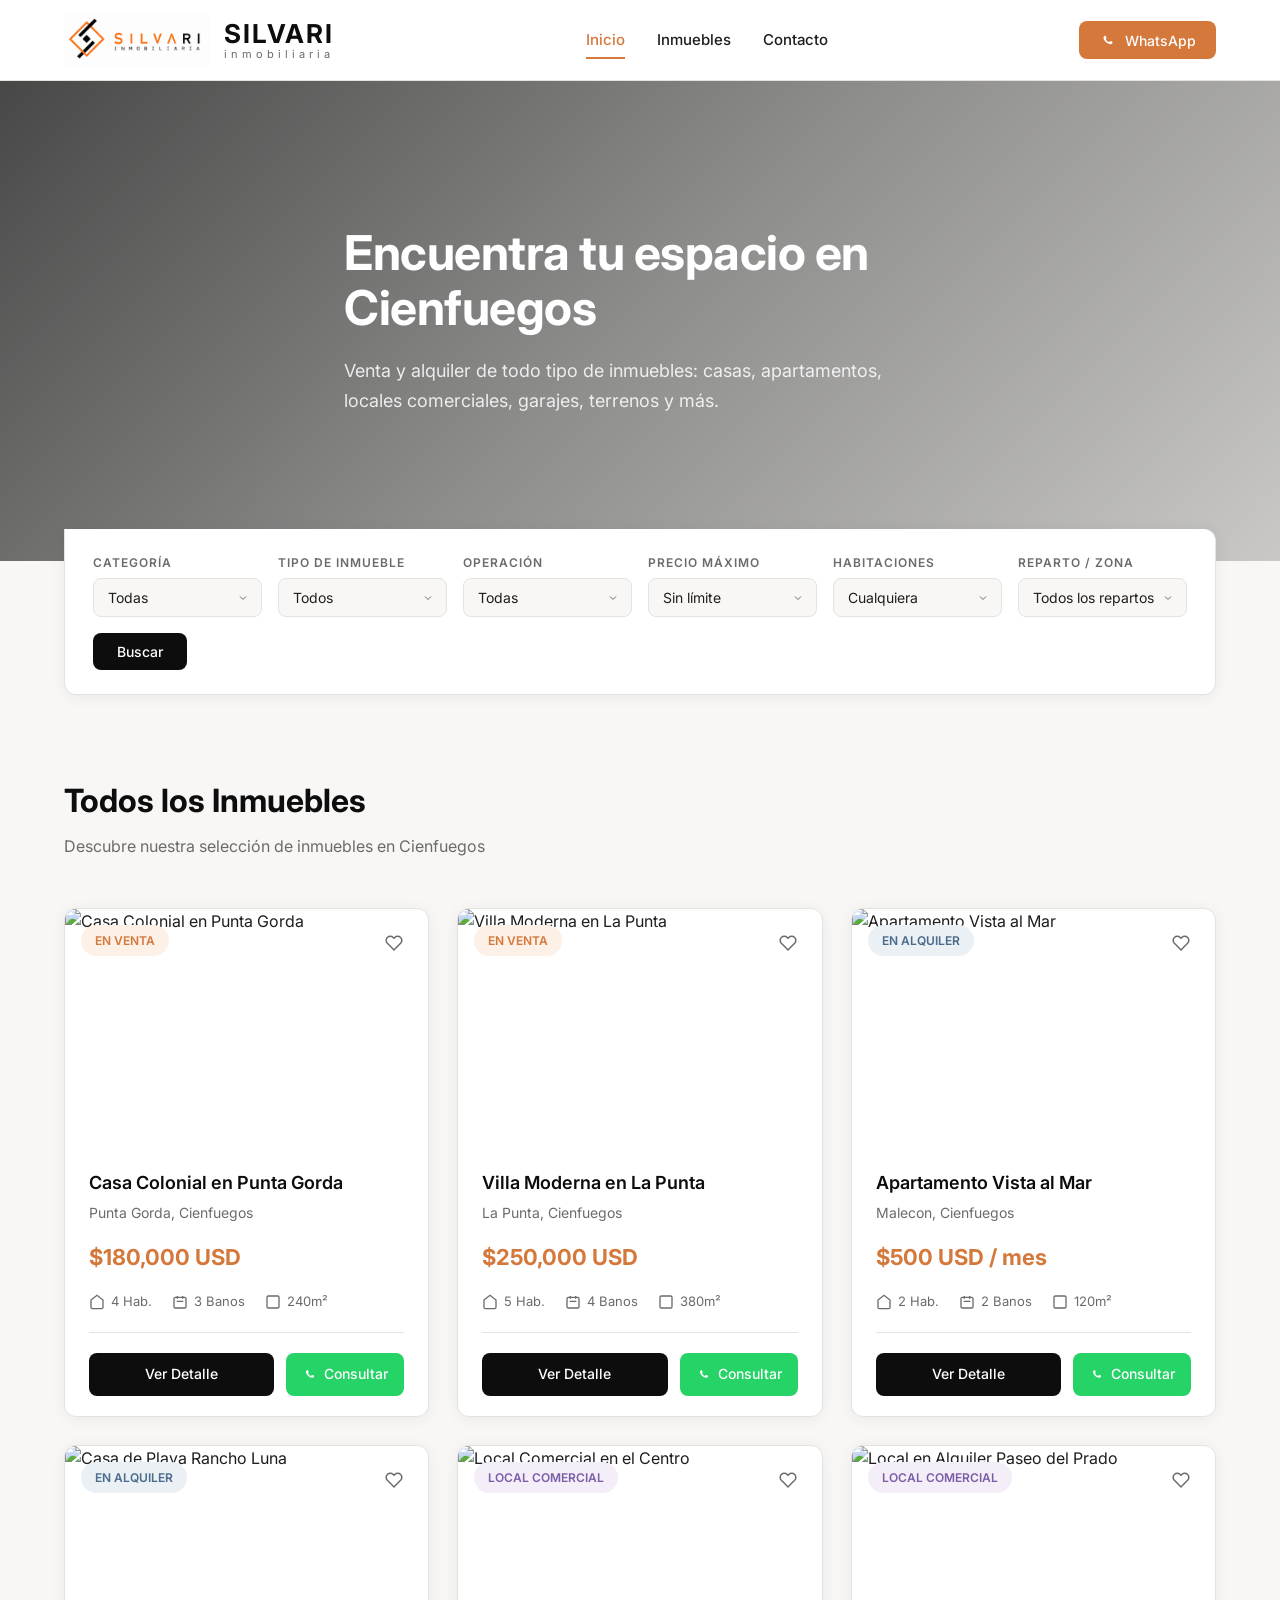
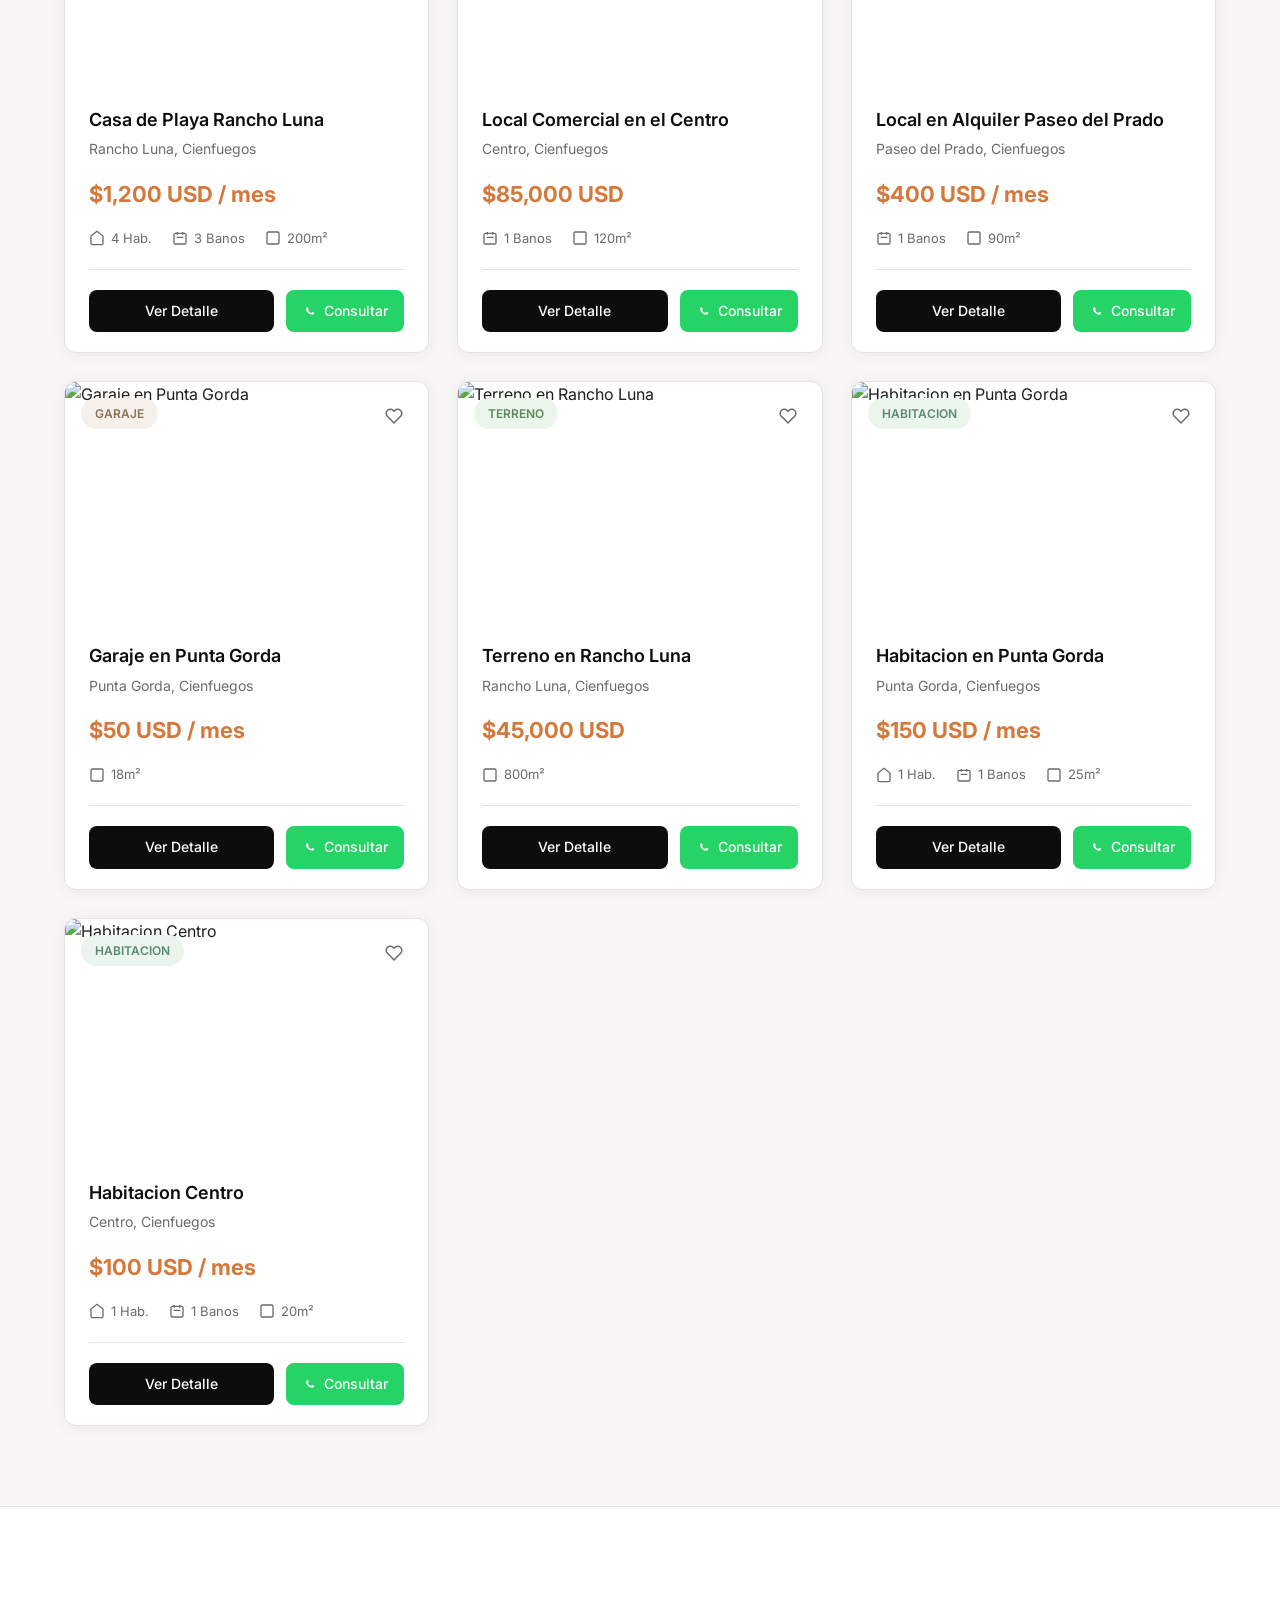
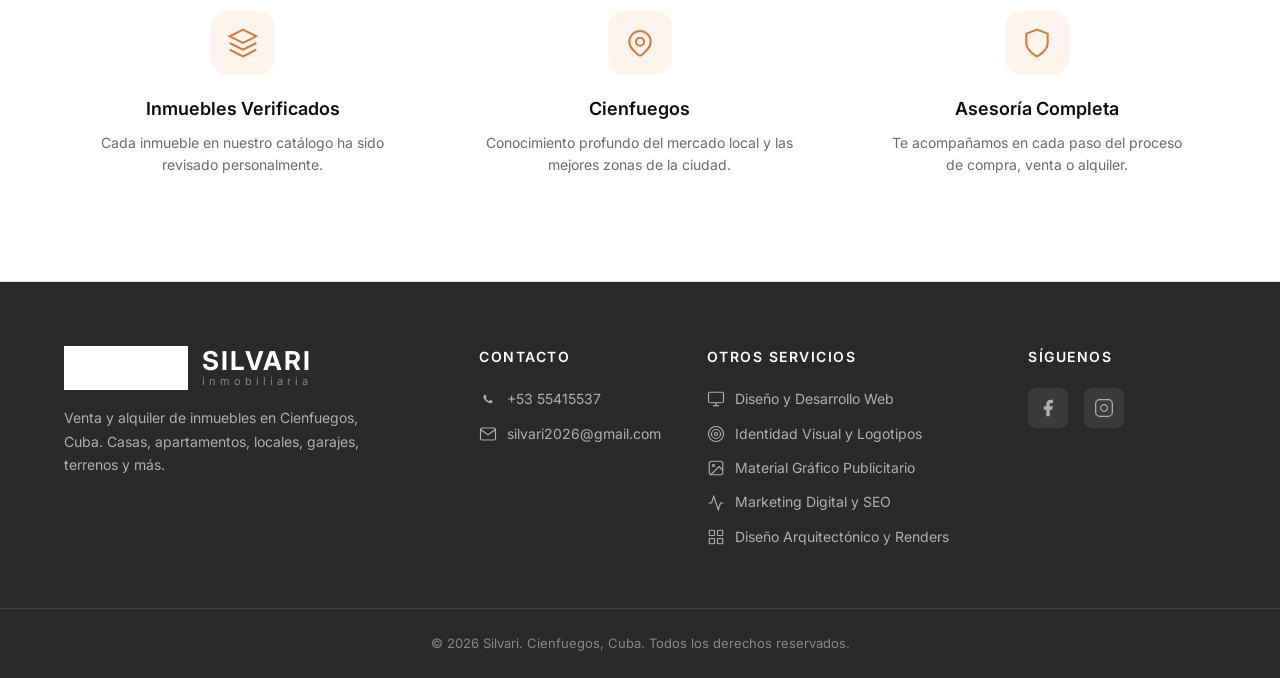
==== commit 9718485a: "Actualizar index.html" ====
--- a/index.html
+++ b/index.html
@@ -50,19 +50,22 @@
     <!-- Filtros -->
     <section class="filtros-section" id="propiedades">
         <div class="container">
-            <div class="filtros-tabs">
-                <button class="filtro-tab activo" onclick="filtrarPorCategoria('todos')">Todos</button>
-                <button class="filtro-tab" onclick="filtrarPorCategoria('venta')">En Venta</button>
-                <button class="filtro-tab" onclick="filtrarPorCategoria('alquiler')">En Alquiler</button>
-                <button class="filtro-tab" onclick="filtrarPorCategoria('local')">Locales</button>
-                <button class="filtro-tab" onclick="filtrarPorCategoria('garaje')">Garajes</button>
-                <button class="filtro-tab" onclick="filtrarPorCategoria('terreno')">Terrenos</button>
-            </div>
-            
             <div class="filtros-container">
                 <div class="filtro-group">
+                    <label class="filtro-label">Categoría</label>
+                    <select class="filtro-select" id="filtro-categoria">
+                        <option value="">Todas</option>
+                        <option value="venta">Venta de Casas</option>
+                        <option value="alquiler">Alquiler de Casas</option>
+                        <option value="local">Locales Comerciales</option>
+                        <option value="garaje">Garajes</option>
+                        <option value="terreno">Terrenos</option>
+                        <option value="habitacion">Habitaciones</option>
+                    </select>
+                </div>
+                <div class="filtro-group">
                     <label class="filtro-label">Tipo de Inmueble</label>
-                    <select class="filtro-select">
+                    <select class="filtro-select" id="filtro-tipo">
                         <option value="">Todos</option>
                         <option value="casa">Casa</option>
                         <option value="apartamento">Apartamento</option>
@@ -74,23 +77,59 @@
                 </div>
                 <div class="filtro-group">
                     <label class="filtro-label">Operación</label>
-                    <select class="filtro-select">
+                    <select class="filtro-select" id="filtro-operacion">
                         <option value="">Todas</option>
                         <option value="venta">Venta</option>
                         <option value="alquiler">Alquiler</option>
                     </select>
                 </div>
                 <div class="filtro-group">
-                    <label class="filtro-label">Habitaciones / Ambientes</label>
-                    <select class="filtro-select">
+                    <label class="filtro-label">Precio Máximo</label>
+                    <select class="filtro-select" id="filtro-precio">
+                        <option value="">Sin límite</option>
+                        <option value="100">Hasta $100</option>
+                        <option value="200">Hasta $200</option>
+                        <option value="500">Hasta $500</option>
+                        <option value="1000">Hasta $1,000</option>
+                        <option value="2000">Hasta $2,000</option>
+                        <option value="50000">Hasta $50,000</option>
+                        <option value="100000">Hasta $100,000</option>
+                        <option value="200000">Hasta $200,000</option>
+                        <option value="300000">Hasta $300,000+</option>
+                    </select>
+                </div>
+                <div class="filtro-group">
+                    <label class="filtro-label">Habitaciones</label>
+                    <select class="filtro-select" id="filtro-habitaciones">
                         <option value="">Cualquiera</option>
                         <option value="1">1+</option>
                         <option value="2">2+</option>
                         <option value="3">3+</option>
                         <option value="4">4+</option>
-                    </select>
-                </div>
-                <button class="btn-filtrar">Buscar</button>
+                        <option value="5">5+</option>
+                    </select>
+                </div>
+                <div class="filtro-group">
+                    <label class="filtro-label">Reparto / Zona</label>
+                    <select class="filtro-select" id="filtro-zona">
+                        <option value="">Todos los repartos</option>
+                        <option value="Punta Gorda">Punta Gorda</option>
+                        <option value="La Punta">La Punta</option>
+                        <option value="Malecón">Malecón</option>
+                        <option value="Centro">Centro</option>
+                        <option value="Centro Histórico">Centro Histórico</option>
+                        <option value="Paseo del Prado">Paseo del Prado</option>
+                        <option value="Rancho Luna">Rancho Luna</option>
+                        <option value="Caonao">Caonao</option>
+                        <option value="Reina">Reina</option>
+                        <option value="San Lázaro">San Lázaro</option>
+                        <option value="Pastorita">Pastorita</option>
+                        <option value="Tulipán">Tulipán</option>
+                        <option value="Pueblo Griffo">Pueblo Griffo</option>
+                        <option value="Junco Sur">Junco Sur</option>
+                    </select>
+                </div>
+                <button class="btn-filtrar" onclick="aplicarFiltros()">Buscar</button>
             </div>
         </div>
     </section>
@@ -183,17 +222,13 @@
                 </a>
                 <a href="https://silvari.pages.dev/" target="_blank" rel="noopener" class="footer-link">
                     <svg width="18" height="18" viewBox="0 0 24 24" fill="none" stroke="currentColor" stroke-width="1.5">
-                        <circle cx="12" cy="12" r="10"/>
-                        <circle cx="12" cy="12" r="6"/>
-                        <circle cx="12" cy="12" r="2"/>
+                        <circle cx="12" cy="12" r="10"/><circle cx="12" cy="12" r="6"/><circle cx="12" cy="12" r="2"/>
                     </svg>
                     Identidad Visual y Logotipos
                 </a>
                 <a href="https://silvari.pages.dev/" target="_blank" rel="noopener" class="footer-link">
                     <svg width="18" height="18" viewBox="0 0 24 24" fill="none" stroke="currentColor" stroke-width="1.5">
-                        <rect x="3" y="3" width="18" height="18" rx="3" ry="3"/>
-                        <circle cx="8.5" cy="8.5" r="1.5"/>
-                        <polyline points="21 15 16 10 5 21"/>
+                        <rect x="3" y="3" width="18" height="18" rx="3" ry="3"/><circle cx="8.5" cy="8.5" r="1.5"/><polyline points="21 15 16 10 5 21"/>
                     </svg>
                     Material Gráfico Publicitario
                 </a>
@@ -205,10 +240,7 @@
                 </a>
                 <a href="https://silvari.pages.dev/" target="_blank" rel="noopener" class="footer-link">
                     <svg width="18" height="18" viewBox="0 0 24 24" fill="none" stroke="currentColor" stroke-width="1.5">
-                        <rect x="3" y="3" width="7" height="7" rx="1"/>
-                        <rect x="14" y="3" width="7" height="7" rx="1"/>
-                        <rect x="3" y="14" width="7" height="7" rx="1"/>
-                        <rect x="14" y="14" width="7" height="7" rx="1"/>
+                        <rect x="3" y="3" width="7" height="7" rx="1"/><rect x="14" y="3" width="7" height="7" rx="1"/><rect x="3" y="14" width="7" height="7" rx="1"/><rect x="14" y="14" width="7" height="7" rx="1"/>
                     </svg>
                     Diseño Arquitectónico y Renders
                 </a>
@@ -217,16 +249,10 @@
                 <h4 class="footer-titulo">Síguenos</h4>
                 <div class="redes-sociales">
                     <a href="https://facebook.com/silvari" class="red-social" target="_blank" rel="noopener" aria-label="Facebook">
-                        <svg width="20" height="20" viewBox="0 0 24 24" fill="currentColor">
-                            <path d="M18 2h-3a5 5 0 00-5 5v3H7v4h3v8h4v-8h3l1-4h-4V7a1 1 0 011-1h3z"/>
-                        </svg>
+                        <svg width="20" height="20" viewBox="0 0 24 24" fill="currentColor"><path d="M18 2h-3a5 5 0 00-5 5v3H7v4h3v8h4v-8h3l1-4h-4V7a1 1 0 011-1h3z"/></svg>
                     </a>
                     <a href="https://instagram.com/silvari" class="red-social" target="_blank" rel="noopener" aria-label="Instagram">
-                        <svg width="20" height="20" viewBox="0 0 24 24" fill="none" stroke="currentColor" stroke-width="1.5">
-                            <rect x="2" y="2" width="20" height="20" rx="5" ry="5"/>
-                            <path d="M16 11.37A4 4 0 1112.63 8 4 4 0 0116 11.37z"/>
-                            <line x1="17.5" y1="6.5" x2="17.51" y2="6.5"/>
-                        </svg>
+                        <svg width="20" height="20" viewBox="0 0 24 24" fill="none" stroke="currentColor" stroke-width="1.5"><rect x="2" y="2" width="20" height="20" rx="5" ry="5"/><path d="M16 11.37A4 4 0 1112.63 8 4 4 0 0116 11.37z"/><line x1="17.5" y1="6.5" x2="17.51" y2="6.5"/></svg>
                     </a>
                 </div>
             </div>
--- a/css/estilo.css
+++ b/css/estilo.css
@@ -431,82 +431,6 @@
 
 .btn-whatsapp-tarjeta:hover { background-color: #1fbd5a; }
 
-/* ===== BANNER SILVARI DISEÑO ===== */
-.diseno-section { padding: 0 0 80px; }
-
-.diseno-banner {
-    background: linear-gradient(135deg, #2A2A2A 0%, #1A1A1A 100%);
-    border-radius: 16px;
-    padding: 48px;
-    display: flex;
-    gap: 40px;
-    align-items: center;
-    border: 1px solid #333;
-}
-
-.diseno-info { flex: 1; }
-
-.diseno-label {
-    display: inline-block;
-    background-color: var(--acento-naranja);
-    color: #FFF;
-    padding: 6px 16px;
-    border-radius: 20px;
-    font-size: 12px;
-    font-weight: 600;
-    text-transform: uppercase;
-    letter-spacing: 1px;
-    margin-bottom: 16px;
-}
-
-.diseno-titulo {
-    font-size: 28px;
-    font-weight: 700;
-    color: #FFFFFF;
-    margin-bottom: 12px;
-}
-
-.diseno-descripcion {
-    font-size: 15px;
-    color: #B0B0B0;
-    line-height: 1.7;
-    margin-bottom: 20px;
-}
-
-.diseno-servicios { display: flex; flex-wrap: wrap; gap: 8px; margin-bottom: 24px; }
-
-.diseno-tag {
-    background-color: rgba(255,255,255,0.08);
-    color: #CCC;
-    padding: 6px 14px;
-    border-radius: 20px;
-    font-size: 12px;
-    font-weight: 500;
-}
-
-.diseno-btn {
-    display: inline-block;
-    background-color: var(--acento-naranja);
-    color: #FFFFFF;
-    text-decoration: none;
-    padding: 12px 28px;
-    border-radius: 8px;
-    font-size: 15px;
-    font-weight: 600;
-    transition: var(--transicion);
-}
-
-.diseno-btn:hover {
-    background-color: #c06930;
-    transform: translateY(-2px);
-}
-
-.diseno-icono {
-    color: var(--acento-naranja);
-    opacity: 0.6;
-    flex-shrink: 0;
-}
-
 /* ===== CONFIANZA ===== */
 .confianza-section {
     padding: 80px 0;
@@ -672,7 +596,12 @@
 /* ===== FOOTER ===== */
 .footer { background-color: var(--fondo-oscuro); color: #B0B0B0; padding: 64px 0 0; }
 
-.footer-content { display: grid; grid-template-columns: 2fr 1fr 1fr; gap: 48px; margin-bottom: 48px; }
+.footer-content {
+    display: grid;
+    grid-template-columns: 2fr 1fr 1.5fr 1fr;
+    gap: 40px;
+    margin-bottom: 48px;
+}
 
 .footer-descripcion { font-size: 14px; margin-top: 16px; line-height: 1.7; max-width: 320px; }
 
@@ -715,16 +644,13 @@
     .propiedades-grid { grid-template-columns: 1fr; }
     .filtros-container { flex-direction: column; border-radius: 0 0 12px 12px; }
     .filtro-group { min-width: 100%; }
-    .footer-content { grid-template-columns: 1fr; gap: 32px; }
+    .footer-content { grid-template-columns: 1fr 1fr; gap: 32px; }
     .section-title { font-size: 26px; }
     .tarjeta-acciones { flex-direction: column; }
     .btn-contacto span { display: none; }
     .btn-contacto { padding: 10px 14px; }
     .logo-silvari { font-size: 20px; }
     .logo-img { height: 40px; }
-    .diseno-banner { flex-direction: column; padding: 32px; }
-    .diseno-icono { display: none; }
-    .diseno-titulo { font-size: 22px; }
     .detalle-grid { grid-template-columns: 1fr; gap: 32px; }
     .galeria { height: 280px; }
     .detalle-info h1 { font-size: 24px; }
@@ -741,6 +667,7 @@
     .propiedades-section { padding: 48px 0; }
     .confianza-section { padding: 48px 0; }
     .logo-texto { display: none; }
+    .footer-content { grid-template-columns: 1fr; gap: 28px; }
     .galeria { height: 220px; }
     .detalle-precio { font-size: 24px; }
 }
